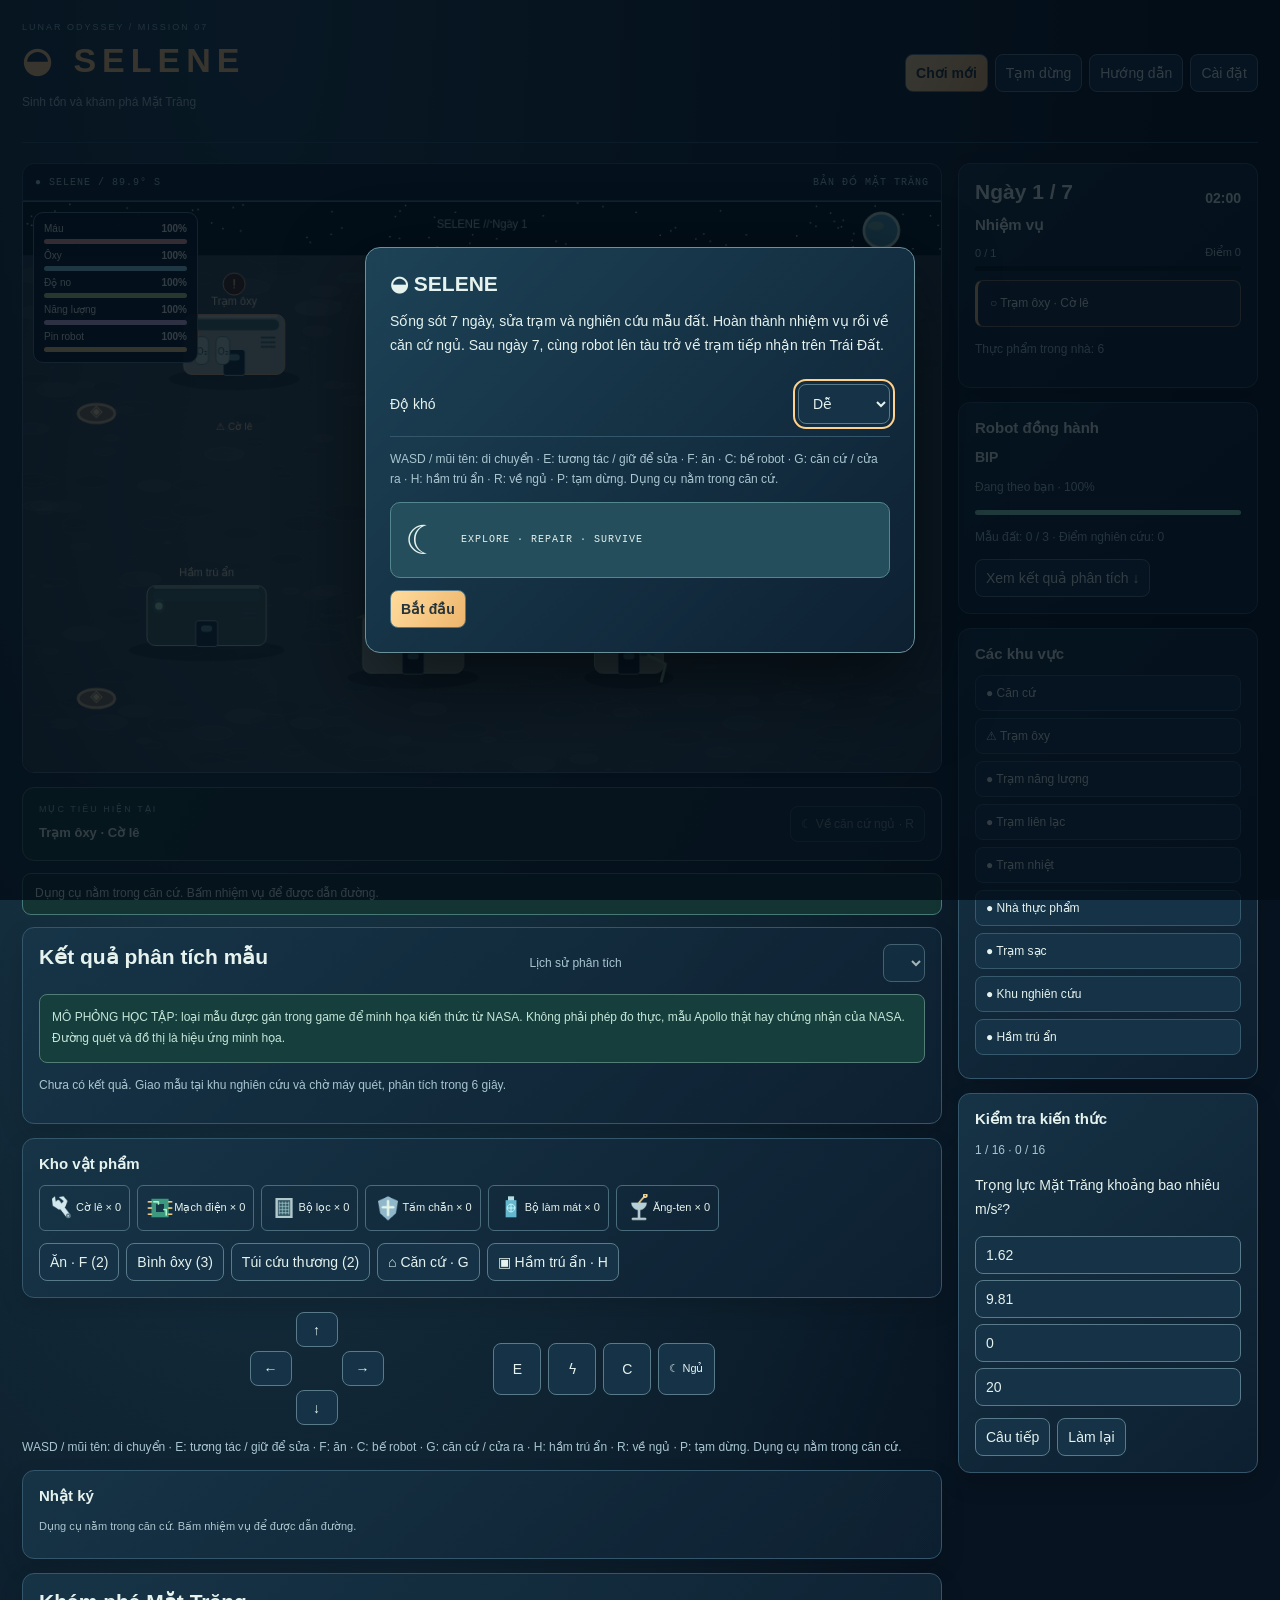
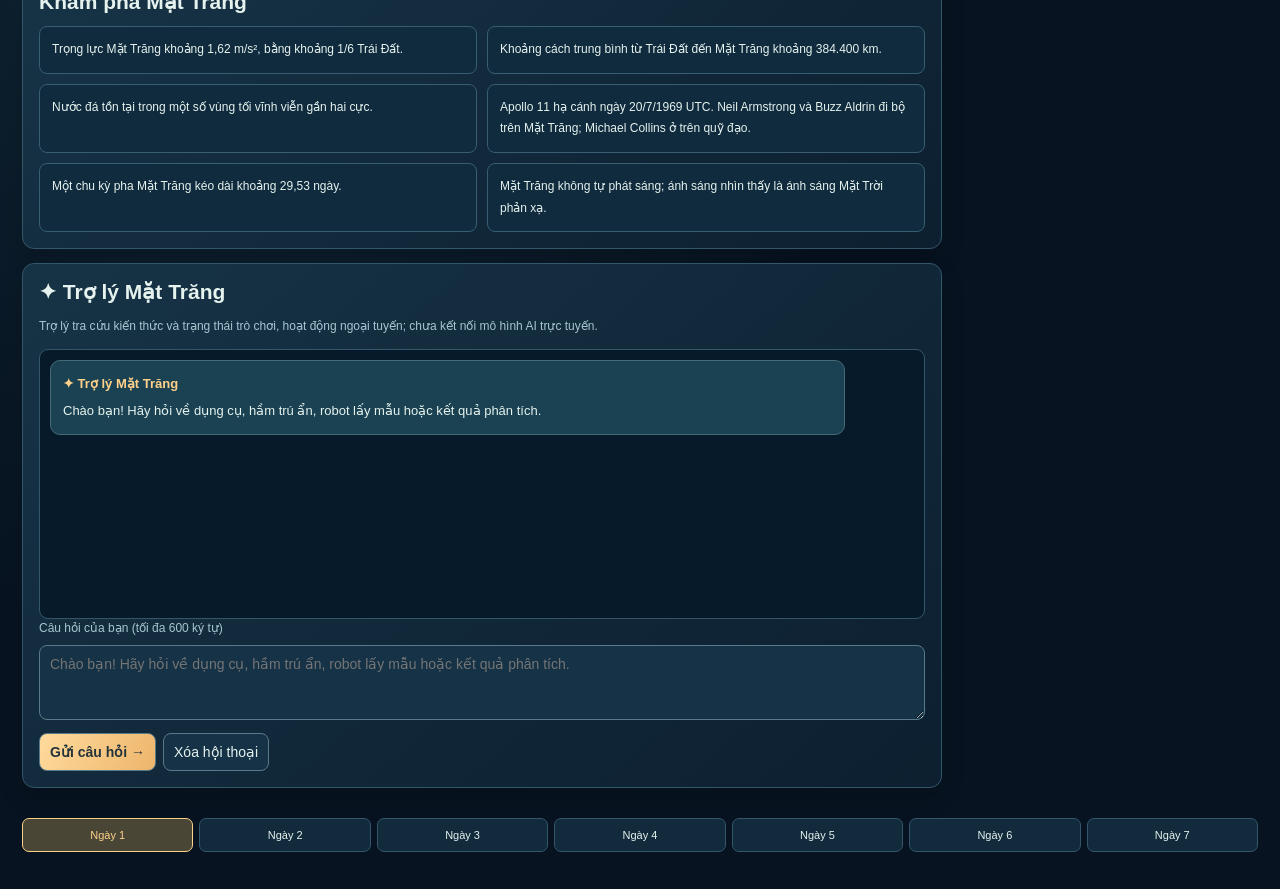
==== index.html @ 74f82f07 "Rename index (2).html to index.html" ====
<!DOCTYPE html>
<html lang="vi">
<head>
<meta charset="UTF-8">
<meta name="viewport" content="width=device-width,initial-scale=1">
<title>SELENE — Lunar Odyssey</title>
<style>
:root{color-scheme:dark;--gold:#ffd18b;--text:#e5f2ee;--line:#34566b}
*{box-sizing:border-box}
body{margin:0;color:var(--text);font:14px Arial,sans-serif;background:radial-gradient(at 20% 0,#204557,transparent 65%),#071320}
main{max-width:1500px;margin:auto;padding:22px}
h1{margin:0;color:var(--gold);font-size:34px;letter-spacing:6px}
h2,h3{margin:0 0 12px}
h3{font-size:15px}
p{line-height:1.7}
header,.row,.buttons,.mission-strip,.setting,.scene-top,.progress-label{display:flex;align-items:center;justify-content:space-between;gap:10px;flex-wrap:wrap}
header{margin-bottom:20px;padding-bottom:18px;border-bottom:1px solid var(--line)}
button,input,textarea,select{font:inherit;color:inherit;background:#153246;border:1px solid #597b89;border-radius:8px;padding:10px}
button{cursor:pointer}
button:hover{background:#245267;border-color:var(--gold)}
button:disabled{opacity:.45;cursor:default}
.primary{background:linear-gradient(120deg,#ffdb9c,#edb56c);color:#25343a;font-weight:bold}
.primary:hover{background:#ffe0a9}
[hidden]{display:none!important}
.eyebrow{font-size:9px;letter-spacing:2px;color:#91c5cd;margin-bottom:8px}
.small{font-size:12px;color:#a8c5d0}
.layout{display:grid;grid-template-columns:minmax(0,1fr) 300px;gap:16px;align-items:start}
.left{min-width:0}
.panel{background:linear-gradient(140deg,#173548ee,#0d2031ee);border:1px solid var(--line);border-radius:12px;padding:16px;margin-bottom:14px;box-shadow:0 10px 25px #0002}
.scene-top{padding:12px;background:#102638;font:10px monospace;letter-spacing:1px;color:#a4d3d4;border:1px solid var(--line);border-radius:12px 12px 0 0}
.scene{position:relative;overflow:hidden;border:1px solid #507286;border-radius:0 0 12px 12px;background:#071925}
canvas{display:block;width:100%;height:auto;touch-action:none}
.vitals{position:absolute;top:10px;left:10px;width:165px;padding:10px;background:#061827e8;border:1px solid #577f91;border-radius:10px;pointer-events:none}
.vital{font-size:10px;margin-bottom:6px}
.vital:last-child{margin:0}
.track{height:5px;background:#071621;border-radius:5px;overflow:hidden;margin-top:5px}
.track i{display:block;height:100%;background:#91e3c7}
.banner{position:absolute;top:10px;right:10px;max-width:50%;background:#452b26eb;border:1px solid #d9a778;color:#ffe0b6;padding:10px;border-radius:9px;font-size:11px;pointer-events:none}
.safe{background:#143b30eb;border-color:#82c6a2;color:#d1ffe2}
.prompt{position:absolute;left:50%;bottom:12px;transform:translateX(-50%);width:max-content;max-width:95%;text-align:center;background:#061827ee;border:1px solid #b5a47f;border-radius:9px;padding:9px 13px;font-size:12px;pointer-events:none}
.mission-strip{padding:16px;margin-top:14px;background:linear-gradient(120deg,#173f38,#152c3e);border:1px solid #4e7b70;border-radius:12px;flex-wrap:nowrap}
.mission-strip strong{display:block;font-size:13px;line-height:1.7}
.mission-strip button{flex-shrink:0;font-size:12px}
.notice{padding:12px;margin:12px 0;border:1px solid #477977;background:#133432;border-radius:9px;font-size:12px;min-height:42px}
.danger{background:#492d2f;border-color:#b77873}
.inventory,.buttons{display:flex;gap:7px;flex-wrap:wrap;justify-content:flex-start}
.inventory span{font-size:11px;padding:8px;border:1px solid #496b7b;border-radius:6px}
.task{padding:12px;border:1px solid #7a715a;border-left:3px solid #f1c285;background:#24374677;border-radius:8px;margin:9px 0;font-size:12px;line-height:1.7;cursor:pointer}
.task:hover{background:#38505c88}
.task.done{border-color:#74b78f;background:#1d3f3577;color:#ade6c1}
.progress-label{font-size:11px;color:#b5cfd2;margin:12px 0 7px}
.facility-btn{width:100%;display:block;margin:7px 0;font-size:12px;text-align:left;border-color:#36596c}
.mobile{display:flex;align-items:center;justify-content:space-between;gap:10px;margin:12px auto;max-width:465px;user-select:none}
.dpad{display:grid;grid-template-columns:repeat(3,42px);grid-template-rows:repeat(3,35px);gap:4px}
.dpad button{padding:0;touch-action:none}
.dpad [data-key=w]{grid-area:1/2}
.dpad [data-key=a]{grid-area:2/1}
.dpad [data-key=d]{grid-area:2/3}
.dpad [data-key=s]{grid-area:3/2}
.mobile .buttons button{height:52px;min-width:48px;touch-action:none}
#mobileRest{font-size:11px}
.timeline{display:grid;grid-template-columns:repeat(7,1fr);gap:6px;margin:16px 0}
.timeline div{padding:10px 5px;background:#122b3c;border:1px solid var(--line);border-radius:7px;font-size:11px;text-align:center}
.timeline .current{background:#4a4635;border-color:var(--gold);color:var(--gold)}
.facts{display:grid;grid-template-columns:1fr 1fr;gap:10px}
.fact{padding:12px;border:1px solid #375e71;background:#102b3e;border-radius:8px;font-size:12px;line-height:1.8}
.messages{height:270px;overflow:auto;padding:10px;border:1px solid var(--line);border-radius:9px;background:#071a29}
.message{max-width:92%;padding:12px;margin-bottom:10px;background:#1b4252;border:1px solid #456b77;border-radius:10px;font-size:13px;line-height:1.7;white-space:pre-wrap;overflow-wrap:anywhere}
.message.user{margin-left:auto;background:#244a40}
.message b{display:block;margin-bottom:5px;color:var(--gold)}
textarea{width:100%;min-height:75px;resize:vertical;margin:10px 0}
.answer{display:block;width:100%;text-align:left;margin:6px 0}
.correct{background:#24513c;border-color:#9fe7b6}
.wrong{background:#522e32;border-color:#e5a39b}
#log{max-height:130px;overflow:auto}
.logitem{font-size:11px;line-height:1.7;color:#abc4ce;margin-bottom:7px}
dialog{max-width:550px;width:calc(100% - 28px);max-height:90vh;overflow:auto;padding:24px;color:var(--text);background:linear-gradient(135deg,#1d4256,#0d2032);border:1px solid #6b929b;border-radius:15px;box-shadow:0 30px 80px #0008}
dialog::backdrop{background:#020c16c9}
.setting{padding:12px 0;border-bottom:1px solid var(--line);flex-wrap:nowrap}
.setting label{flex:1}
.setting input[type=range]{width:44%;padding:0}
.setting input[type=text]{width:50%}
.setting output{min-width:38px;font-size:12px}
.launch-card{display:flex;align-items:center;gap:20px;padding:14px;margin:12px 0;width:100%;background:#244e5b;border:1px solid #54868d;border-radius:10px;font-size:40px}
.launch-card span{font:10px monospace;letter-spacing:1px}
.canvas-rest{position:absolute;right:12px;bottom:12px;z-index:3;max-width:43%;font-size:11px;padding:10px 12px;box-shadow:0 4px 20px #0005}
.simulation-note{font-size:12px;line-height:1.8;padding:12px;background:#153e3c;border:1px solid #527e75;border-radius:8px;color:#c5e5d8}
.result-card{padding:15px;margin-top:12px;border:1px solid #41697c;border-radius:10px;background:#0b2537}
.result-card h3{color:#ffe0a2;margin-top:9px}
.result-card strong{font-size:11px;color:#9cdbd4}
.result-card p{font-size:13px;margin:6px 0 12px}
.result-sources{display:flex;flex-wrap:wrap;gap:9px}
.result-sources a{color:#9fe8ee;font-size:11px;text-underline-offset:3px}
.report-meta{font-size:12px;color:#afedc9}
#reportSelect{max-width:100%;font-size:12px}
html{scroll-behavior:smooth}
button:focus-visible,input:focus-visible,textarea:focus-visible,select:focus-visible,.task:focus-visible{outline:2px solid var(--gold);outline-offset:3px}
@media(max-width:1000px){
.layout{grid-template-columns:1fr}
.aside{display:grid;grid-template-columns:1fr 1fr;gap:12px}
.aside .panel{margin:0}
}
@media(max-width:600px){
main{padding:10px}h1{font-size:27px}
.aside{display:block}.aside .panel{margin-bottom:12px}
.panel{padding:13px}header button{font-size:11px;padding:8px}
.scene-top{font-size:8px;padding:10px}
.scene{display:flex;flex-direction:column}
.scene .vitals{position:relative;left:auto;top:auto;width:100%;display:grid;grid-template-columns:repeat(5,1fr);gap:6px;border:0;border-bottom:1px solid #426577;border-radius:0;order:-1;padding:8px}
.vital{margin:0}
.vital .row{font-size:8px;gap:2px;flex-direction:column}
.vital .track{height:4px;margin-top:4px}
.banner{top:65px;font-size:9px;padding:6px}
.prompt{bottom:8px;font-size:9px;padding:6px}
.mission-strip{padding:12px;gap:8px}
.mission-strip strong{font-size:11px}
.mission-strip button{max-width:110px;font-size:10px}
.facts{grid-template-columns:1fr}
.timeline div{font-size:9px;padding:8px 2px}
.mobile{gap:8px}
.mobile .buttons button{min-width:40px;height:46px;padding:6px}
.dpad{grid-template-columns:repeat(3,36px);grid-template-rows:repeat(3,33px)}
.canvas-rest{bottom:45px;right:8px;font-size:9px;padding:8px;max-width:56%}
}
@media(prefers-reduced-motion:reduce){html{scroll-behavior:auto}}
</style>
</head>
<body>
<main>
<header>
<div>
<div class="eyebrow">LUNAR ODYSSEY / MISSION 07</div>
<h1>◒ SELENE</h1>
<p class="small" data-t="subtitle"></p>
</div>
<div class="buttons">
<button id="newBtn" class="primary" data-t="newGame"></button>
<button id="pauseBtn" data-t="pause"></button>
<button id="helpBtn" data-t="help"></button>
<button id="settingsBtn" data-t="settings"></button>
</div>
</header>

<div class="layout">
<section class="left">
<div class="scene-top">
<span>● SELENE / 89.9° S</span>
<span id="sceneLabel"></span>
</div>
<div class="scene">
<canvas id="game" width="1000" height="620" aria-label="SELENE"></canvas>
<div id="vitals" class="vitals"></div>
<div id="banner" class="banner" hidden></div>
<div id="prompt" class="prompt" hidden></div>
<button id="canvasRestBtn" class="primary canvas-rest" hidden></button>
</div>

<div class="mission-strip">
<div>
<div class="eyebrow" data-t="objective"></div>
<strong id="objectiveText"></strong>
</div>
<button id="restBtn" class="primary" data-t="rest"></button>
</div>

<div id="notice" class="notice" role="status" aria-live="polite"></div>

<section id="researchResults" class="panel">
<div class="row">
<h2 data-t="reportTitle"></h2>
<label class="small" for="reportSelect" data-t="reportHistory"></label>
<select id="reportSelect" aria-label="Analysis history"></select>
</div>
<p class="simulation-note" data-t="resultSimulation"></p>
<div id="reportBody" aria-live="polite"></div>
</section>

<div class="panel">
<h3 data-t="inventory"></h3>
<div id="inventory" class="inventory"></div>
<div class="buttons" style="margin-top:12px">
<button id="eatBtn"></button>
<button id="oxygenBtn"></button>
<button id="medBtn"></button>
<button id="baseBtn" data-t="baseToggle"></button>
<button id="shelterBtn" data-t="shelterToggle"></button>
</div>
</div>

<div class="mobile">
<div class="dpad">
<button data-key="w">↑</button>
<button data-key="a">←</button>
<button data-key="d">→</button>
<button data-key="s">↓</button>
</div>
<div class="buttons">
<button data-key="e">E</button>
<button data-key="shift">ϟ</button>
<button id="robotBtn">C</button>
<button id="mobileRest" data-t="restShort"></button>
</div>
</div>

<p class="small" data-t="controls"></p>
<div class="panel">
<h3 data-t="log"></h3>
<div id="log"></div>
</div>
<div class="panel">
<h2 data-t="explore"></h2>
<div id="facts" class="facts"></div>
</div>
<div class="panel" id="chatPanel">
<h2 data-t="chat"></h2>
<p class="small" data-t="chatInfo"></p>
<div id="messages" class="messages" role="log" aria-live="polite"></div>
<form id="chatForm">
<label class="small" for="question" data-t="question"></label>
<textarea id="question" maxlength="600" required></textarea>
<div class="buttons">
<button class="primary" type="submit" data-t="send"></button>
<button id="clearChat" type="button" data-t="clear"></button>
</div>
</form>
</div>
</section>

<aside class="aside">
<div class="panel">
<div class="row">
<h2 id="day"></h2>
<strong id="clock"></strong>
</div>
<h3 data-t="missions"></h3>
<div class="progress-label">
<span id="taskCount"></span>
<span id="scoreText"></span>
</div>
<div class="track"><i id="missionFill"></i></div>
<div id="tasks"></div>
<p class="small" id="stock"></p>
<button id="skipBtn" hidden data-t="skip"></button>
</div>

<div class="panel">
<h3 data-t="robot"></h3>
<strong id="robotName"></strong>
<p class="small" id="robotStatus"></p>
<div class="track"><i id="battery"></i></div>
<p class="small" id="science"></p>
<p class="small" id="labStatus"></p>
<button id="viewReportsBtn" data-t="viewReports"></button>
</div>

<div class="panel">
<h3 data-t="stations"></h3>
<div id="stations"></div>
</div>
<div class="panel">
<h3 data-t="quiz"></h3>
<p id="quizScore" class="small"></p>
<p id="quizQuestion"></p>
<div id="answers"></div>
<p id="quizFeedback" class="small"></p>
<div class="buttons">
<button id="quizNext" data-t="next"></button>
<button id="quizReset" data-t="reset"></button>
</div>
</div>
</aside>
</div>

<div id="timeline" class="timeline"></div>
</main>

<dialog id="startDialog">
<h2>◒ SELENE</h2>
<p data-t="intro"></p>
<div class="setting">
<label for="difficulty" data-t="difficulty"></label>
<select id="difficulty">
<option value="easy" data-t="easy"></option>
<option value="normal" data-t="normal"></option>
<option value="hard" data-t="hard"></option>
</select>
</div>
<p class="small" data-t="controls"></p>
<div class="launch-card">☾ <span>EXPLORE · REPAIR · SURVIVE</span></div>
<div class="buttons">
<button id="startBtn" class="primary" data-t="start"></button>
<button id="continueBtn" data-t="continue"></button>
</div>
</dialog>

<dialog id="settingsDialog">
<h2 data-t="settings"></h2>
<div class="setting">
<label for="language" data-t="language"></label>
<select id="language">
<option value="vi">Tiếng Việt</option>
<option value="en">English</option>
<option value="zh">中文</option>
</select>
</div>
<div class="setting">
<label for="nameInput" data-t="robotName"></label>
<input id="nameInput" type="text" maxlength="18">
</div>
<div class="setting">
<label for="soundToggle" data-t="sound"></label>
<input id="soundToggle" type="checkbox">
</div>
<div class="setting">
<label for="musicToggle" data-t="music"></label>
<input id="musicToggle" type="checkbox">
</div>
<div class="setting">
<label for="sfxToggle" data-t="sfx"></label>
<input id="sfxToggle" type="checkbox">
</div>
<div class="setting">
<label for="masterRange" data-t="master"></label>
<input id="masterRange" type="range" min="0" max="100">
<output id="masterOut"></output>
</div>
<div class="setting">
<label for="musicRange" data-t="musicVolume"></label>
<input id="musicRange" type="range" min="0" max="100">
<output id="musicOut"></output>
</div>
<div class="setting">
<label for="sfxRange" data-t="sfxVolume"></label>
<input id="sfxRange" type="range" min="0" max="100">
<output id="sfxOut"></output>
</div>
<p class="small" data-t="audioHint"></p>
<button data-close="settingsDialog" class="primary" data-t="close"></button>
</dialog>

<dialog id="helpDialog">
<h2 data-t="help"></h2>
<p data-t="guide"></p>
<p data-t="controls"></p>
<button data-close="helpDialog" class="primary" data-t="close"></button>
</dialog>

<dialog id="endDialog">
<h2 id="endTitle"></h2>
<p id="endText"></p>
<button id="replayBtn" class="primary" data-t="newGame"></button>
</dialog>

<script>
'use strict';

const $=id=>document.getElementById(id);
const canvas=$('game'),ctx=canvas.getContext('2d');
const W=1000,H=620;

/* NGÔN NGỮ */
const UI={
vi:{
subtitle:'Sinh tồn và khám phá Mặt Trăng',
newGame:'Chơi mới',pause:'Tạm dừng',resume:'Tiếp tục',
help:'Hướng dẫn',settings:'Cài đặt',inventory:'Kho vật phẩm',
log:'Nhật ký',explore:'Khám phá Mặt Trăng',chat:'✦ Trợ lý Mặt Trăng',
chatInfo:'Trợ lý tra cứu kiến thức và trạng thái trò chơi, hoạt động ngoại tuyến; chưa kết nối mô hình AI trực tuyến.',
question:'Câu hỏi của bạn (tối đa 600 ký tự)',
send:'Gửi câu hỏi →',clear:'Xóa hội thoại',
missions:'Nhiệm vụ',robot:'Robot đồng hành',stations:'Các khu vực',
quiz:'Kiểm tra kiến thức',next:'Câu tiếp',reset:'Làm lại',
intro:'Sống sót 7 ngày, sửa trạm và nghiên cứu mẫu đất. Hoàn thành nhiệm vụ rồi về căn cứ ngủ. Sau ngày 7, cùng robot lên tàu trở về trạm tiếp nhận trên Trái Đất.',
difficulty:'Độ khó',easy:'Dễ',normal:'Thường',hard:'Khó',
start:'Bắt đầu',continue:'Tiếp tục bản lưu',language:'Ngôn ngữ',
robotName:'Tên robot',sound:'Bật âm thanh',music:'Bật nhạc nền',
sfx:'Bật hiệu ứng',master:'Âm lượng tổng',
musicVolume:'Âm lượng nhạc',sfxVolume:'Âm lượng hiệu ứng',
audioHint:'Nhạc phát sau khi bạn bấm nút. Có thể giảm âm lượng hoặc tắt từng loại âm thanh.',
close:'Đóng',
controls:'WASD / mũi tên: di chuyển · E: tương tác / giữ để sửa · F: ăn · C: bế robot · G: căn cứ / cửa ra · H: hầm trú ẩn · R: về ngủ · P: tạm dừng. Dụng cụ nằm trong căn cứ.',
guide:'Vào căn cứ, tới giá dụng cụ bên phải và nhấn E. Bấm nhiệm vụ để dẫn đường, giữ E để sửa. Tấm chắn hầm: tới bảng điều khiển bên trong hầm rồi giữ E. Trong cả hai phòng đều có thể đi lại và tránh thiên thạch. Ngủ qua ngày ở giường căn cứ sau khi xong nhiệm vụ. Bãi đất: E cho robot lấy mẫu; robot mang tối đa 3 mẫu, mỗi bãi lấy một lần mỗi ngày. Tới khu nghiên cứu nhấn E để giao mẫu. Máy quét và phân tích trong 6 giây, sau đó tạo báo cáo có nguồn NASA ở mục Kết quả phân tích mẫu. Trạm sạc: E bật/tắt sạc. Robot hết pin có thể được bế bằng C.',
health:'Máu',oxygen:'Ôxy',hunger:'Độ no',battery:'Pin robot',
energy:'Năng lượng',day:'Ngày',food:'Ăn · F',
oxygenKit:'Bình ôxy',medkit:'Túi cứu thương',
stock:'Thực phẩm trong nhà',science:'Điểm nghiên cứu',samples:'Mẫu đất',
follow:'Đang theo bạn',carry:'Đang được bế',charge:'Đang sạc',
sampling:'Đang lấy mẫu',delivery:'Đang mang mẫu tới phòng nghiên cứu',
warning:'CẢNH BÁO: mưa thiên thạch sau',
storm:'MƯA THIÊN THẠCH — vào căn cứ hoặc hầm trú ẩn!',
repair:'Giữ E để sửa',needTool:'Cần dụng cụ',
takeFood:'E · Lấy thực phẩm',takeSample:'E · Robot lấy mẫu đất',
research:'E · Nghiên cứu mẫu đất',charging:'E · Sạc / ngừng sạc robot',
ready:'Dụng cụ nằm trong căn cứ. Bấm nhiệm vụ để được dẫn đường.',
received:'Đã nhận vật phẩm.',empty:'Nhà đã hết thực phẩm hôm nay.',
ate:'Đã ăn, hồi 40 độ no.',
noFood:'Chưa có thực phẩm. Đến nhà thực phẩm và nhấn E.',
full:'Độ no đã đầy.',
lowBattery:'Robot cần ít nhất 10% pin. Hãy tới trạm sạc.',
noSamples:'Robot chưa mang mẫu đất.',
collected:'Đã thu thập mẫu đất.',studied:'Đã nghiên cứu mẫu đất.',
fixed:'Đã sửa trạm',used:'Đã sử dụng vật phẩm.',
unavailable:'Chưa thể dùng vật phẩm này.',
walking:'Đang đi tới khu vực…',
blocked:'Không có đường đi. Hãy di chuyển tới vị trí khác.',
paused:'ĐÃ TẠM DỪNG · P để tiếp tục',
won:'HOÀN THÀNH NHIỆM VỤ!',lost:'Nhiệm vụ kết thúc',
winText:'Phi hành gia và robot đã về Trái Đất an toàn và bàn giao kết quả nghiên cứu.',
loseText:'Máu hoặc thời gian đã cạn. Hãy bổ sung ôxy, thực phẩm và trú trong căn cứ hoặc hầm khi có thiên thạch.',
boarding:'Lên tàu cùng robot',launch:'Rời bề mặt Mặt Trăng',
space:'Hành trình về Trái Đất',landing:'Hạ cánh tại trạm tiếp nhận',
reception:'TRẠM TIẾP NHẬN TRÁI ĐẤT',
welcome:'Chào mừng phi hành đoàn trở về!',skip:'Bỏ qua đoạn phim',
correct:'Chính xác!',wrong:'Chưa đúng. Đáp án:',you:'Bạn',
hello:'Chào bạn! Hãy hỏi về dụng cụ, hầm trú ẩn, robot lấy mẫu hoặc kết quả phân tích.',
unknown:'Bạn có thể hỏi về Mặt Trăng, dụng cụ, robot, nghiên cứu hoặc nghỉ qua ngày.',
status:'Trạng thái hiện tại',
objective:'MỤC TIÊU HIỆN TẠI',rest:'☾ Về căn cứ ngủ · R',
restShort:'☾ Ngủ',restBed:'E · Lên giường ngủ',
restLocked:'Hoàn thành các nhiệm vụ trước khi ngủ. Tấm chắn hầm được sửa tại bảng điều khiển bên trong hầm.',
restWait:'Đang nghỉ và phục hồi…',
baseInside:'Bên trong căn cứ',baseEnter:'E · Vào căn cứ',
baseToggle:'⌂ Căn cứ · G',
baseWelcome:'Đã vào phòng an toàn. Di chuyển bằng WASD hoặc bấm sàn.',
bedLabel:'☾ Giường ngủ · đi tới rồi nhấn E',
console:'Bảng điều khiển · giữ E để sửa',
roomMove:'WASD / mũi tên / bấm sàn để di chuyển',
roomExit:'E / G · Ra ngoài',
returnBase:'Đã xong nhiệm vụ! Về căn cứ ngủ để sang ngày.',
sleeping:'ĐANG NGHỈ',objectiveDone:'Hoàn thành nhiệm vụ → Về căn cứ ngủ',
baseSafe:'CĂN CỨ: BẠN VÀ ROBOT ĐANG AN TOÀN',
robotBusy:'Robot đang di chuyển tới nơi làm việc.',
robotPathFail:'Robot đã hủy đường đi bị kẹt. Đến gần hoặc bế robot, rồi nhấn E tại bãi đất để thử lại.',
samplesFull:'Robot đang mang đủ 3 mẫu. Đưa tới khu nghiên cứu để phân tích.',
soilUsed:'Bãi này đã lấy mẫu hôm nay. Tìm bãi khác hoặc đợi ngày mới.',
getTools:'E · Lấy dụng cụ cần dùng trong căn cứ',
toolRack:'KHO DỤNG CỤ',
toolsCollected:'Đã lấy dụng cụ sửa chữa.',
rackEmpty:'Đã lấy đủ dụng cụ hôm nay.',
shelterToggle:'▣ Hầm trú ẩn · H',
shelterEnter:'E · Vào hầm trú ẩn',
shelterInside:'Bên trong hầm trú ẩn',
shelterSafe:'HẦM TRÚ ẨN: BẠN VÀ ROBOT ĐANG AN TOÀN',
shelterBench:'Ghế nghỉ trong hầm',
labBusy:'Đang giao hoặc phân tích mẫu. Hãy đợi máy hoàn tất.',
labTitle:'PHÒNG PHÂN TÍCH MẪU VẬT',
scanning:'Đang quét bề mặt…',analyzing:'Đang phân tích thành phần…',
analysisDone:'Phân tích hoàn tất!',
reportTitle:'Kết quả phân tích mẫu',reportHistory:'Lịch sử phân tích',
viewReports:'Xem kết quả phân tích ↓',
noReports:'Chưa có kết quả. Giao mẫu tại khu nghiên cứu và chờ máy quét, phân tích trong 6 giây.',
resultSimulation:'MÔ PHỎNG HỌC TẬP: loại mẫu được gán trong game để minh họa kiến thức từ NASA. Không phải phép đo thực, mẫu Apollo thật hay chứng nhận của NASA. Đường quét và đồ thị là hiệu ứng minh họa.',
composition:'Thành phần / đặc điểm',meaning:'Ý nghĩa khoa học',
gameDeposit:'Bãi mẫu trong game',
legacySample:'Mẫu từ bản lưu cũ; thiếu thông tin vị trí',
resultReady:'Đã có báo cáo phân tích — bấm Xem kết quả',
score:'Điểm',map:'BẢN ĐỒ MẶT TRĂNG',
tools:['Cờ lê','Mạch điện','Bộ lọc','Tấm chắn','Bộ làm mát','Ăng-ten'],
sites:['Căn cứ','Trạm ôxy','Trạm năng lượng','Trạm liên lạc','Trạm nhiệt','Nhà thực phẩm','Trạm sạc','Khu nghiên cứu','Hầm trú ẩn'],
fact:[
'Trọng lực Mặt Trăng khoảng 1,62 m/s², bằng khoảng 1/6 Trái Đất.',
'Khoảng cách trung bình từ Trái Đất đến Mặt Trăng khoảng 384.400 km.',
'Nước đá tồn tại trong một số vùng tối vĩnh viễn gần hai cực.',
'Apollo 11 hạ cánh ngày 20/7/1969 UTC. Neil Armstrong và Buzz Aldrin đi bộ trên Mặt Trăng; Michael Collins ở trên quỹ đạo.',
'Một chu kỳ pha Mặt Trăng kéo dài khoảng 29,53 ngày.',
'Mặt Trăng không tự phát sáng; ánh sáng nhìn thấy là ánh sáng Mặt Trời phản xạ.',
'Luna 2 tới bề mặt Mặt Trăng bằng va chạm ngày 13/9/1959 UTC. Luna 9 hạ cánh mềm thành công đầu tiên năm 1966.',
'Mặt Trăng có ngoại quyển cực loãng, không thể hít thở. Phi hành gia cần bộ đồ bảo hộ.'
]
},
en:{
subtitle:'Survive and explore the Moon',
newGame:'New game',pause:'Pause',resume:'Resume',
help:'Help',settings:'Settings',inventory:'Inventory',
log:'Mission log',explore:'Explore the Moon',chat:'✦ Lunar Assistant',
chatInfo:'Offline reference assistant with live game context. Not connected to an online AI model.',
question:'Your question (600 characters maximum)',
send:'Send →',clear:'Clear chat',missions:'Missions',
robot:'Companion robot',stations:'Facilities',quiz:'Moon quiz',
next:'Next',reset:'Reset',
intro:'Survive seven days, repair facilities and study lunar soil. Sleep at base after each day. Return to Earth with your robot after day seven.',
difficulty:'Difficulty',easy:'Easy',normal:'Normal',hard:'Hard',
start:'Start',continue:'Continue save',language:'Language',
robotName:'Robot name',sound:'Enable sound',music:'Enable music',
sfx:'Enable effects',master:'Master volume',
musicVolume:'Music volume',sfxVolume:'Effects volume',
audioHint:'Audio starts after a click. Adjust or mute each channel here.',
close:'Close',
controls:'WASD / arrows: move · E: interact / hold repair · F: eat · C: carry robot · G: base / exit · H: shelter · R: sleep · P: pause. Tools are inside base.',
guide:'Collect tools from the rack inside base with E. Click missions to navigate; hold E to repair. Repair the shelter shield at its indoor control desk. Both rooms support walking and shelter from meteors. Sleep at base after all repairs. E at deposits orders sampling: 3 samples maximum, each deposit once per day. E at the lab sends samples for a 6-second scan and analysis. Results and official NASA links appear in Sample analysis results. E toggles charging; C carries the robot.',
health:'Health',oxygen:'Oxygen',hunger:'Fullness',
battery:'Robot battery',energy:'Energy',day:'Day',food:'Eat · F',
oxygenKit:'Oxygen tank',medkit:'Medkit',stock:'Food house stock',
science:'Research points',samples:'Soil samples',
follow:'Following you',carry:'Being carried',charge:'Charging',
sampling:'Collecting soil',delivery:'Delivering samples to the lab',
warning:'WARNING: meteor shower in',storm:'METEOR SHOWER — enter base or shelter!',
repair:'Hold E to repair',needTool:'Tool required',
takeFood:'E · Collect food',takeSample:'E · Collect soil with robot',
research:'E · Research soil',charging:'E · Toggle robot charging',
ready:'Tools are inside base. Click a mission for directions.',
received:'Item collected.',empty:'No more food in the house today.',
ate:'Food eaten: +40 fullness.',noFood:'No rations. Press E at the food house.',
full:'Fullness is already full.',
lowBattery:'Robot needs at least 10% battery. Visit the charger.',
noSamples:'The robot has no soil samples.',
collected:'Soil sample collected.',studied:'Soil samples researched.',
fixed:'Facility repaired',used:'Item used.',
unavailable:'Cannot use that item yet.',walking:'Walking to the facility…',
blocked:'No route found. Move to another position.',
paused:'PAUSED · P to resume',won:'MISSION COMPLETE!',lost:'Mission ended',
winText:'The astronaut and robot returned safely to Earth and delivered their research.',
loseText:'Health or time ran out. Replenish supplies and use base or shelter during meteor showers.',
boarding:'Boarding with your robot',launch:'Leaving the Moon',
space:'Journey to Earth',landing:'Landing at the reception station',
reception:'EARTH RECEPTION STATION',welcome:'Welcome home, crew!',
skip:'Skip animation',correct:'Correct!',wrong:'Correct answer:',you:'You',
hello:'Hello! Ask about tools, shelter, robot sampling or analysis results.',
unknown:'Ask about the Moon, tools, robots, research or sleeping.',
status:'Current status',objective:'CURRENT OBJECTIVE',
rest:'☾ Return and sleep · R',restShort:'☾ Sleep',restBed:'E · Sleep in bed',
restLocked:'Complete all repairs before sleeping. Repair the shelter shield at its indoor control desk.',
restWait:'Resting and recovering…',baseInside:'Inside base',
baseEnter:'E · Enter base',baseToggle:'⌂ Base · G',
baseWelcome:'Safe inside. Use WASD or click the floor to walk.',
bedLabel:'☾ Bed · approach and press E',console:'Control desk · hold E to repair',
roomMove:'WASD / arrows / click floor to move',roomExit:'E / G · Go outside',
returnBase:'Tasks complete! Return to base and sleep.',
sleeping:'RESTING',objectiveDone:'Repairs complete → Return to base',
baseSafe:'BASE: YOU AND YOUR ROBOT ARE SAFE',
robotBusy:'Robot is walking to its work site.',
robotPathFail:'Blocked route cancelled. Approach or carry the robot, then press E at the deposit to retry.',
samplesFull:'Robot holds 3 samples. Deliver them to the lab.',
soilUsed:'This deposit was sampled today. Find another or wait for a new day.',
getTools:'E · Collect required tools at base',toolRack:'TOOL RACK',
toolsCollected:'Repair tools collected.',rackEmpty:'All required tools already collected.',
shelterToggle:'▣ Shelter · H',shelterEnter:'E · Enter shelter',
shelterInside:'Inside shelter',shelterSafe:'SHELTER: YOU AND YOUR ROBOT ARE SAFE',
shelterBench:'Shelter resting bench',labBusy:'Sample delivery or analysis is in progress.',
labTitle:'LUNAR SAMPLE ANALYSIS',scanning:'Scanning surface…',
analyzing:'Analyzing composition…',analysisDone:'Analysis complete!',
reportTitle:'Sample analysis results',reportHistory:'Analysis history',
viewReports:'View analysis results ↓',
noReports:'No reports yet. Deliver samples and wait for the 6-second scan and analysis.',
resultSimulation:'EDUCATIONAL SIMULATION: sample types are assigned in game to illustrate NASA knowledge. These are not real measurements, actual Apollo samples or NASA certification. Scan lines and graphs are illustrative.',
composition:'Composition / features',meaning:'Scientific meaning',
gameDeposit:'In-game deposit',legacySample:'Older save; deposit location unavailable',
resultReady:'Analysis report ready — select View results',
score:'Score',map:'LUNAR MAP',
tools:['Wrench','Circuit','Filter','Shield','Coolant','Antenna'],
sites:['Base','Oxygen station','Solar station','Comms station','Thermal station','Food house','Charger','Research lab','Shelter'],
fact:[
'Lunar gravity is about 1.62 m/s², roughly one-sixth of Earth’s.',
'The average Earth–Moon distance is about 384,400 km.',
'Water ice exists in some permanently shadowed regions near the poles.',
'Apollo 11 landed on 20 July 1969 UTC. Neil Armstrong and Buzz Aldrin walked on the Moon; Michael Collins stayed in orbit.',
'A cycle of lunar phases lasts approximately 29.53 days.',
'The Moon shines by reflecting sunlight.',
'Luna 2 reached the lunar surface by impact on 13 September 1959 UTC. Luna 9 made the first successful soft landing in 1966.',
'The Moon has a thin exosphere, not breathable air. Astronauts need protective suits.'
]
},
zh:{
subtitle:'月球生存与探索',newGame:'新游戏',pause:'暂停',resume:'继续',
help:'帮助',settings:'设置',inventory:'物品栏',log:'任务日志',
explore:'探索月球',chat:'✦ 月球助手',
chatInfo:'离线知识助手，可读取游戏状态，尚未连接在线 AI 模型。',
question:'你的问题（最多600字）',send:'发送 →',clear:'清空对话',
missions:'任务',robot:'伙伴机器人',stations:'设施',quiz:'月球测验',
next:'下一题',reset:'重置',
intro:'生存七天、修复设施并研究月壤。每天完成任务后在基地睡觉，第七天与机器人一起返回地球。',
difficulty:'难度',easy:'简单',normal:'普通',hard:'困难',
start:'开始',continue:'继续存档',language:'语言',robotName:'机器人名称',
sound:'启用声音',music:'启用音乐',sfx:'启用音效',
master:'总音量',musicVolume:'音乐音量',sfxVolume:'音效音量',
audioHint:'点击后播放，可分别调整或关闭音乐及音效。',close:'关闭',
controls:'WASD / 方向键：移动 · E：互动 / 按住修理 · F：进食 · C：抱机器人 · G：基地 / 外出 · H：避难所 · R：睡觉 · P：暂停。工具在基地内。',
guide:'在基地工具架旁按 E 领取工具，点击任务导航，按住 E 修理。避难所防护板在其控制台旁修理。两间房内都能移动并躲避陨石。完成任务后在基地睡觉。月壤点 E 采样，最多3份，每个地点每天一次。研究室 E 送样，6秒扫描分析后显示报告与NASA链接。充电站 E 开关充电，C 抱机器人。',
health:'生命',oxygen:'氧气',hunger:'饱食度',battery:'机器人电量',
energy:'能量',day:'第',food:'进食 · F',oxygenKit:'氧气瓶',
medkit:'急救包',stock:'食品屋库存',science:'研究点数',samples:'月壤样本',
follow:'跟随中',carry:'被抱起',charge:'充电中',sampling:'采样中',
delivery:'正在向研究室运送样本',
warning:'警告：陨石雨即将来临',storm:'陨石雨 — 请进入基地或避难所！',
repair:'按住 E 修理',needTool:'所需工具',
takeFood:'E · 领取食品',takeSample:'E · 机器人采样',
research:'E · 研究月壤',charging:'E · 开始 / 停止充电',
ready:'工具位于基地内，点击任务查看路线。',
received:'已拾取物品。',empty:'食品屋今天已无库存。',
ate:'已进食，饱食度增加40。',noFood:'没有食品，请到食品屋按 E 领取。',
full:'饱食度已满。',lowBattery:'机器人至少需要10%电量，请前往充电站。',
noSamples:'机器人尚未携带样本。',collected:'已采集月壤样本。',
studied:'月壤研究完成。',fixed:'设施已修复',used:'已使用物品。',
unavailable:'暂时无法使用。',walking:'正在前往设施…',
blocked:'未找到路线，请换个位置。',paused:'已暂停 · P 继续',
won:'任务完成！',lost:'任务结束',
winText:'宇航员与机器人安全返回地球，并交付研究成果。',
loseText:'生命或时间已耗尽，请补充物资并在陨石雨时进入基地或避难所。',
boarding:'与机器人一起登船',launch:'离开月球',space:'返回地球的旅程',
landing:'在地球接收站降落',reception:'地球接收站',welcome:'欢迎宇航员回家！',
skip:'跳过动画',correct:'正确！',wrong:'正确答案：',you:'你',
hello:'你好！可以询问工具、避难所、机器人采样或分析结果。',
unknown:'可以询问月球、工具、机器人、研究或睡觉。',
status:'当前状态',objective:'当前目标',
rest:'☾ 返回基地睡觉 · R',restShort:'☾ 睡觉',restBed:'E · 上床睡觉',
restLocked:'请完成全部修理后睡觉。避难所防护板在其控制台旁修理。',
restWait:'正在休息和恢复…',baseInside:'基地内部',baseEnter:'E · 进入基地',
baseToggle:'⌂ 基地 · G',baseWelcome:'已安全进入室内，用 WASD 或点击地板移动。',
bedLabel:'☾ 床 · 靠近后按 E',console:'控制台 · 按住 E 修理',
roomMove:'WASD / 方向键 / 点击地板移动',roomExit:'E / G · 外出',
returnBase:'任务完成！返回基地睡觉进入下一天。',
sleeping:'休息中',objectiveDone:'修理完成 → 返回基地睡觉',
baseSafe:'基地：你和机器人都很安全',robotBusy:'机器人正在前往工作地点。',
robotPathFail:'受阻路线已取消。靠近或抱起机器人，在月壤点按 E 重试。',
samplesFull:'机器人已携带3份样本，请送到研究室。',
soilUsed:'此处今天已采样，请寻找其他地点或等待新的一天。',
getTools:'E · 在基地领取所需工具',toolRack:'工具架',
toolsCollected:'已领取修理工具。',rackEmpty:'今天所需工具已领取完毕。',
shelterToggle:'▣ 避难所 · H',shelterEnter:'E · 进入避难所',
shelterInside:'避难所内部',shelterSafe:'避难所：你和机器人都很安全',
shelterBench:'避难所休息长椅',labBusy:'正在运送或分析样本，请稍候。',
labTitle:'月壤样本分析',scanning:'正在扫描表面…',
analyzing:'正在分析成分…',analysisDone:'分析完成！',
reportTitle:'样本分析结果',reportHistory:'分析历史',viewReports:'查看分析结果 ↓',
noReports:'暂无报告。向研究室提交样本，等待6秒扫描与分析。',
resultSimulation:'教学模拟：游戏分配样本类型以说明NASA知识，并非实际测量、真实阿波罗样本或NASA认证。扫描线和曲线仅为示意效果。',
composition:'组成 / 特征',meaning:'科学意义',gameDeposit:'游戏内采样点',
legacySample:'旧存档样本，缺少位置记录',resultReady:'分析报告已生成 — 点击查看结果',
score:'分数',map:'月球地图',
tools:['扳手','电路','过滤器','防护板','冷却器','天线'],
sites:['基地','氧气站','太阳能站','通信站','温控站','食品屋','充电站','研究室','避难所'],
fact:[
'月球重力约为1.62米/秒²，约为地球的六分之一。',
'地月平均距离约384,400公里。',
'月球两极附近部分永久阴影区存在水冰。',
'阿波罗11号于1969年7月20日（UTC）着陆。阿姆斯特朗与奥尔德林登月，柯林斯留在轨道。',
'月相周期约为29.53天。','月球反射太阳光，本身不发光。',
'月球2号于1959年9月13日（UTC）撞击月面。月球9号于1966年首次成功软着陆。',
'月球只有极其稀薄的外逸层，不能呼吸，宇航员必须穿防护服。'
]
}
};

const STORE='selene-inline-save-v1',PREF='selene-inline-prefs-v1',QUIZ='selene-inline-quiz-v1';
function read(k){try{return JSON.parse(localStorage.getItem(k))}catch{return null}}
function write(k,v){try{localStorage.setItem(k,JSON.stringify(v))}catch{}}
function remove(k){try{localStorage.removeItem(k)}catch{}}
const clamp=(v,a=0,b=100)=>Math.max(a,Math.min(b,v));
const dist=(a,b)=>Math.hypot(a.x-b.x,a.y-b.y);

let prefs={
lang:'vi',name:'BIP',sound:true,music:true,sfx:true,
master:70,musicVolume:100,sfxVolume:65,...read(PREF)
};
if(!Object.hasOwn(UI,prefs.lang))prefs.lang='vi';
prefs.name=typeof prefs.name==='string'?prefs.name.slice(0,18):'BIP';
for(const k of ['master','musicVolume','sfxVolume']){
prefs[k]=Number.isFinite(prefs[k])?clamp(prefs[k]):100;
}
const T=k=>UI[prefs.lang][k]??k;
const siteName=id=>T('sites')[id];
const toolName=id=>T('tools')[id];

const buildings=[
{x:500,y:290,w:120,h:70},{x:230,y:155,w:110,h:65},
{x:485,y:120,w:125,h:55},{x:820,y:150,w:100,h:65},
{x:810,y:435,w:110,h:65},{x:425,y:480,w:110,h:65},
{x:660,y:485,w:75,h:55},{x:700,y:300,w:115,h:65},
{x:200,y:450,w:130,h:65}
];
const plan=[
[[1,0]],[[2,1],[3,5]],[[1,2],[4,4]],[[8,3],[2,5]],
[[4,1],[0,0]],[[1,0],[2,1],[8,3]],[[3,5],[4,4],[2,1]]
];
const soil=[{x:80,y:230},{x:920,y:335},{x:80,y:540}];
const front=id=>({x:buildings[id].x,y:buildings[id].y+buildings[id].h/2+22});
const CONFIG={
easy:{time:150,oxy:.3,damage:.65,repair:1.6},
normal:{time:120,oxy:.43,damage:1,repair:2},
hard:{time:95,oxy:.6,damage:1.35,repair:2.6}
};
const TOOL_RACK={x:530,y:357},BED={x:312,y:482};
const DOOR={x:680,y:430},CONSOLE={x:290,y:357};

let g,route=[],held=new Set(),visual=0,last=0,hudTime=0,saveTime=0;
let repairBeep=0,modalResume=false,chatAutoResume=false;
let fx=[],repairPulses=[],taskRenderKey='',stationRenderKey='';
let reportRenderKey='',selectedReportId='';

/* TÀI LIỆU NASA CHÍNH THỨC */
const NASA_SOURCES=[
{title:'NASA Science — Moon Composition',url:'https://science.nasa.gov/moon/composition/'},
{title:'NASA ARES — Lunar Sample Disk Information',url:'https://ares.jsc.nasa.gov/interaction/lmdp/lunarsampleset.cfm'},
{title:'NASA Science — Moon Formation',url:'https://science.nasa.gov/moon/formation/'}
];

/* Các loại mẫu là phân loại giáo dục được gán trong game, không phải kết quả đo thật. */
const SAMPLE_TYPES=[
{
name:['Regolith — vật liệu bề mặt','Regolith — surface material','月壤表层物质'],
composition:[
'Mảnh đá, khoáng vật và thủy tinh do va chạm hoặc núi lửa.',
'Rock chips, minerals, impact and volcanic glass.',
'岩屑、矿物及撞击和火山玻璃。'
],
meaning:[
'Ghi lại sự biến đổi bề mặt do va chạm.',
'Records surface modification by impacts.',
'记录撞击造成的表面变化。'
],
sources:[0]
},
{
name:['Bazan — đá dung nham','Basalt — lava rock','玄武岩'],
composition:[
'Dung nham đã đông đặc; gặp ở các biển Mặt Trăng tối màu.',
'Solidified lava found in the dark lunar maria.',
'暗色月海中凝固的熔岩。'
],
meaning:[
'Minh họa hoạt động núi lửa trong quá khứ.',
'Illustrates past volcanic activity.',
'展示过去的火山活动。'
],
sources:[1]
},
{
name:['Anorthosite — đá vùng cao','Anorthosite — highland rock','斜长岩'],
composition:[
'Đá sáng màu gồm các tinh thể fenspat.',
'Light-colored rock made of feldspar crystals.',
'由长石晶体组成的浅色岩石。'
],
meaning:[
'NASA liên hệ loại đá này với lớp vỏ cổ và đại dương magma.',
'NASA relates this rock to the early crust and magma ocean.',
'NASA将其与早期月壳和岩浆海联系起来。'
],
sources:[1,2]
},
{
name:['Breccia — đá dăm kết','Breccia — fragmental rock','角砾岩'],
composition:[
'Các mảnh đá bị vỡ và gắn kết trong những vụ va chạm.',
'Rock fragments broken and welded during impacts.',
'撞击中破碎并熔结的岩石碎片。'
],
meaning:[
'Minh họa lịch sử va chạm của Mặt Trăng.',
'Illustrates the Moon’s impact history.',
'展示月球撞击历史。'
],
sources:[1]
}
];

const langIndex=()=>['vi','en','zh'].indexOf(prefs.lang);
const sampleText=(item,key)=>SAMPLE_TYPES[item.type][key][langIndex()];

function fresh(level='normal'){
return {
version:3,level,status:'playing',day:1,time:CONFIG[level].time,
health:100,oxygen:100,hunger:100,energy:100,
food:2,oxygenKits:3,medkits:2,science:0,score:0,
inventory:Array(6).fill(0),depot:Array(6).fill(0),
player:{x:500,y:370,face:'down'},
robot:{
x:465,y:370,battery:100,samples:0,sampleBag:[],
mode:'follow',job:null,followPath:[],followClock:0
},
insideBase:false,insideShelter:false,wasCarried:false,sleep:0,
tasks:[],soilUsed:[false,false,false],foodStock:6,
repairId:-1,progress:0,storm:{phase:'calm',timer:30,spawn:0},
meteors:[],logs:[],notice:'',rescue:null,
lab:{
phase:'idle',time:0,pending:0,total:0,
batch:[],reports:[],reportSeq:0
}
}
}

function daySetup(){
g.tasks=plan[g.day-1].map(([site,tool])=>({site,tool,done:false}));
g.depot=Array(6).fill(0);
for(const t of g.tasks)g.depot[t.tool]++;
g.depot=g.depot.map((n,i)=>Math.max(0,n-g.inventory[i]));
if(g.lab.phase==='delivery')g.lab.phase='idle';
g.soilUsed=[false,false,false];
g.foodStock=6;
g.time=CONFIG[g.level].time;
g.storm={phase:'calm',timer:28+Math.random()*12,spawn:0};
g.meteors=[];
g.insideBase=false;
g.insideShelter=false;
g.sleep=0;
g.wasCarried=false;
g.player={x:500,y:370,face:'down'};
Object.assign(g.robot,{
x:465,y:370,mode:'follow',job:null,followPath:[],followClock:0
});
g.repairId=-1;
g.progress=0;
route=[];
held.clear();
fx=[];
repairPulses=[];
saveTime=0;
repairBeep=0;
notice(T('ready'));
render();
}

function normalizeResearch(){
const r=g.robot,l=g.lab;
if(!Array.isArray(r.sampleBag))r.sampleBag=[];
r.sampleBag=r.sampleBag.slice(0,r.samples);
while(r.sampleBag.length<r.samples){
r.sampleBag.push({
id:'OLD-D'+g.day+'-'+(r.sampleBag.length+1),
day:g.day,deposit:-1,type:0,legacy:true
});
}
if(!Array.isArray(l.batch))l.batch=[];
l.batch=l.batch.slice(0,l.pending);
while(l.batch.length<l.pending){
l.batch.push({
id:'OLD-LAB-D'+g.day+'-'+(l.batch.length+1),
day:g.day,deposit:-1,type:0,legacy:true
});
}
if(!Array.isArray(l.reports))l.reports=[];
l.reports=l.reports.filter(p=>
p&&typeof p.id==='string'&&Number.isInteger(p.day)&&
Array.isArray(p.items)&&p.items.every(i=>
i&&typeof i.id==='string'&&Number.isInteger(i.type)&&
i.type>=0&&i.type<4&&Number.isInteger(i.deposit)&&
i.deposit>=-1&&i.deposit<3
));
l.reportSeq=Number.isInteger(l.reportSeq)
?Math.max(l.reportSeq,l.reports.length):l.reports.length;
}

function save(){
if(!g||!['playing','paused','sleeping'].includes(g.status))return;
const s=JSON.parse(JSON.stringify(g));
s.status='paused';
if(g.status==='sleeping'){
s.player.x=BED.x;s.player.y=BED.y;
s.robot.x=445;s.robot.y=480;
}
s.meteors=[];
s.progress=0;
s.repairId=-1;
if(s.robot.mode==='charge'&&s.robot.job)s.robot.mode='follow';
s.robot.job=null;
delete s.robot.followPath;
if(['sample','lab'].includes(s.robot.mode))s.robot.mode='follow';
if(s.lab.phase==='delivery')s.lab.phase='idle';
write(STORE,s);
}

function load(){
const s=read(STORE);
if(!s||!s.player||!s.robot||!Number.isInteger(s.day)||
s.day<1||s.day>7||!CONFIG[s.level]||!Array.isArray(s.tasks))return null;

if(s.version===1){
s.tasks.forEach(t=>{t.site=t.site===5?8:t.site>5?t.site-1:t.site});
s.insideShelter=!!s.insideShelter;
s.version=2;
}
if(s.version===2){
s.tasks.forEach(t=>{if(t.site===0&&t.tool===3)t.site=8});
s.version=3;
s.depot=Array(6).fill(0);
for(const t of s.tasks)if(!t.done)s.depot[t.tool]++;
s.depot=s.depot.map((n,i)=>Math.max(0,n-(s.inventory?.[i]||0)));
s.lab={phase:'idle',time:0,pending:0,total:0};
}

if(s.version!==3||s.tasks.length!==plan[s.day-1].length||
!Array.isArray(s.inventory)||s.inventory.length!==6||
!Array.isArray(s.depot)||s.depot.length!==6||
!Array.isArray(s.soilUsed)||s.soilUsed.length!==3||
!Array.isArray(s.logs)||!s.storm||!s.lab)return null;

for(const k of [
'time','health','oxygen','hunger','energy','food',
'foodStock','oxygenKits','medkits','science'
]){
if(!Number.isFinite(s[k])||s[k]<0)return null;
}
if(s.health<=0||s.time<=0||
!['calm','warning','active'].includes(s.storm.phase)||
!Number.isFinite(s.storm.timer))return null;

for(const p of [s.player,s.robot]){
if(!Number.isFinite(p.x)||!Number.isFinite(p.y)||
p.x<0||p.x>W||p.y<0||p.y>H)return null;
}
if(!Number.isFinite(s.robot.battery)||s.robot.battery<0||
!Number.isInteger(s.robot.samples)||s.robot.samples<0||
s.robot.samples>3)return null;

if([...s.inventory,...s.depot].some(v=>!Number.isInteger(v)||v<0)||
s.tasks.some((t,i)=>!t||t.site!==plan[s.day-1][i][0]||
t.tool!==plan[s.day-1][i][1]||typeof t.done!=='boolean'))return null;

if(!['idle','delivery','scan','spectrum','complete'].includes(s.lab.phase)||
!Number.isFinite(s.lab.time)||
!Number.isInteger(s.lab.pending)||s.lab.pending<0||s.lab.pending>3||
!Number.isFinite(s.lab.total))return null;

s.insideShelter=!!s.insideShelter;
s.insideBase=!!s.insideBase&&!s.insideShelter;
s.robot.job=null;
if(!['carry','charge'].includes(s.robot.mode))s.robot.mode='follow';
if(s.lab.phase==='delivery')s.lab.phase='idle';
return s;
}

function notice(message,danger=false){
g.notice=message;
g.noticeDanger=danger;
g.logs.unshift(message);
g.logs=g.logs.slice(0,12);
$('notice').textContent=message;
$('notice').classList.toggle('danger',danger);
renderLog();
}
function renderLog(){
$('log').replaceChildren();
for(const message of g.logs){
const d=document.createElement('div');
d.className='logitem';
d.textContent=message;
$('log').append(d);
}
}

/* ÂM THANH */
const Audio={
ctx:null,master:null,music:null,sfx:null,next:0,step:0,
async init(){
try{
if(!this.ctx){
const AC=window.AudioContext||window.webkitAudioContext;
if(!AC)return;
this.ctx=new AC();
this.master=this.ctx.createGain();
this.music=this.ctx.createGain();
this.sfx=this.ctx.createGain();
const limiter=this.ctx.createDynamicsCompressor();
limiter.threshold.value=-8;
limiter.knee.value=12;
limiter.ratio.value=8;
limiter.attack.value=.003;
limiter.release.value=.2;
this.music.connect(this.master);
this.sfx.connect(this.master);
this.master.connect(limiter);
limiter.connect(this.ctx.destination);
this.next=this.ctx.currentTime+.1;
}
if(this.ctx.state==='suspended')await this.ctx.resume();
this.apply();
}catch{}
},
apply(){
if(!this.ctx)return;
const t=this.ctx.currentTime;
this.master.gain.setTargetAtTime(prefs.sound?prefs.master/100:0,t,.05);
this.music.gain.setTargetAtTime(prefs.music?prefs.musicVolume/100:0,t,.05);
this.sfx.gain.setTargetAtTime(prefs.sfx?prefs.sfxVolume/100:0,t,.05);
},
tone(f,d=.2,a=.12,type='sine',bus='sfx',when=0){
if(!this.ctx||this.ctx.state!=='running')return;
const t=when||this.ctx.currentTime;
const o=this.ctx.createOscillator(),v=this.ctx.createGain();
o.type=type;o.frequency.value=f;
v.gain.setValueAtTime(.0001,t);
v.gain.exponentialRampToValueAtTime(Math.max(.0002,a),t+.018);
v.gain.exponentialRampToValueAtTime(.0001,t+d);
o.connect(v);v.connect(this[bus]);
o.start(t);o.stop(t+d+.02);
o.onended=()=>{o.disconnect();v.disconnect()};
},
play(k){
const t=this.ctx?.currentTime||0;
if(k==='repair'){
this.tone(220,.075,.1,'triangle');this.tone(660,.08,.045);
}else if(k==='alarm'){
this.tone(660,.2,.16,'triangle');
this.tone(440,.2,.13,'triangle','sfx',t+.25);
}else if(k==='impact'){
this.tone(55,.4,.25,'sawtooth');
}else if(k==='done'){
[523,659,784,1047].forEach((f,i)=>this.tone(f,.35,.16,'sine','sfx',t+i*.12));
}else if(k==='door'){
this.tone(120,.3,.15,'triangle');
this.tone(300,.2,.1,'sine','sfx',t+.1);
}else if(k==='eat'){
this.tone(260,.12,.14,'triangle');
this.tone(350,.15,.1,'triangle','sfx',t+.13);
}else{
this.tone(660,.12,.12);
this.tone(880,.2,.1,'sine','sfx',t+.09);
}
},
tick(){
if(!this.ctx||this.ctx.state!=='running')return;
const t=this.ctx.currentTime;
if(!prefs.sound||!prefs.music||document.hidden){this.next=t+.1;return}
if(this.next<t)this.next=t+.05;
const notes=[
261.63,329.63,392,523.25,440,392,329.63,293.66,
261.63,392,440,523.25,587.33,523.25,392,329.63
];
while(this.next<t+.25){
this.tone(notes[this.step%notes.length],.7,.22,'sine','music',this.next);
if(this.step%2===0){
this.tone(this.step%8<4?130.81:146.83,1.3,.13,'triangle','music',this.next);
}
this.step++;this.next+=.48;
}
}
};

/* PHÒNG VÀ DẪN ĐƯỜNG */
function isInside(){return g.insideBase||g.insideShelter}
function roomId(){return g.insideShelter?8:0}
function done(){return g.tasks.every(t=>t.done)}

function blocked(x,y){
if(isInside()){
if(x<185||x>815||y<300||y>510)return true;
return [
...(g.insideBase?[{x:422,y:267,w:222,h:73}]:[]),
{x:198,y:267,w:189,h:73},
{x:207,y:383,w:210,h:81},
{x:751,y:278,w:69,h:90}
].some(b=>x>b.x&&x<b.x+b.w&&y>b.y&&y<b.y+b.h);
}
if(x<18||x>982||y<58||y>597)return true;
return buildings.some(b=>
Math.abs(x-b.x)<b.w/2+10&&Math.abs(y-b.y)<b.h/2+9);
}

function pathTo(goal,startPoint=g.player){
const key=(x,y)=>x+','+y;
let start={
x:Math.round(startPoint.x/10)*10,
y:Math.round(startPoint.y/10)*10
};
if(blocked(start.x,start.y)){
const candidates=[];
for(let dx=-1;dx<=1;dx++){
for(let dy=-1;dy<=1;dy++){
candidates.push({x:start.x+dx*10,y:start.y+dy*10});
}
}
start=candidates.filter(p=>!blocked(p.x,p.y))
.sort((a,b)=>dist(a,startPoint)-dist(b,startPoint))[0];
if(!start)return [];
}

const q=[start],parent=new Map([[key(start.x,start.y),null]]);
let end=null;
for(let h=0;h<q.length&&h<6200;h++){
const p=q[h];
if(dist(p,goal)<12){end=p;break}
for(const [dx,dy]of [[10,0],[-10,0],[0,10],[0,-10]]){
const n={x:p.x+dx,y:p.y+dy},k=key(n.x,n.y);
if(!parent.has(k)&&!blocked(n.x,n.y)){
parent.set(k,p);q.push(n);
}
}
}
if(!end)return [];
const result=[];
for(let p=end;p;p=parent.get(key(p.x,p.y)))result.push(p);
result.reverse();result.push({...goal});
return result;
}

function gotoSite(id){
if(g.status!=='playing'||isInside())return;
const path=pathTo(front(id));
if(!path.length){notice(T('blocked'),true);return}
route=path;route.site=id;held.clear();notice(T('walking'));
}
function toggleBase(){
if(g.status!=='playing')return;
if(isInside()){
if(dist(g.player,DOOR)<58)exitBase();
else goRoom(DOOR,'exit');
}else if(dist(g.player,front(0))<70)enterBase();
else gotoSite(0);
}
function toggleShelter(){
if(g.status!=='playing')return;
if(isInside()){
if(g.insideShelter)toggleBase();else navigateFacility(8);
}else if(dist(g.player,front(8))<70)enterBase(8);
else gotoSite(8);
}
function enterBase(id=0){
if(g.status!=='playing'||isInside())return;
if(dist(g.player,front(id))>70){gotoSite(id);return}
g.wasCarried=g.robot.mode==='carry';
cancelRobotJob();
g.insideBase=id===0;g.insideShelter=id===8;
Object.assign(g.player,{x:630,y:445,face:'left'});
Object.assign(g.robot,{x:580,y:455,mode:'follow',job:null});
held.clear();route=[];g.progress=0;g.repairId=-1;
notice(T('baseWelcome'));Audio.play('door');render();save();
}
function exitBase(){
if(g.status!=='playing'||!isInside())return;
if(dist(g.player,DOOR)>58){goRoom(DOOR,'exit');return}
const id=roomId();
g.insideBase=false;g.insideShelter=false;
Object.assign(g.player,front(id));
Object.assign(g.robot,{
x:g.player.x-38,y:g.player.y+7,
mode:g.wasCarried?'carry':'follow',job:null,
followPath:[],followClock:0
});
g.wasCarried=false;held.clear();route=[];
g.progress=0;g.repairId=-1;
Audio.play('door');render();save();
}
function goRoom(point,action=''){
if(g.status!=='playing'||!isInside())return;
route=pathTo(point);
if(!route.length){notice(T('blocked'),true);return}
route.action=action;held.clear();
}
function rest(){
if(g.status!=='playing')return;
if(!done()){notice(T('restLocked'),true);return}
if(g.insideShelter){goRoom(DOOR,'rest');return}
if(g.insideBase){
if(dist(g.player,BED)<48)startSleep();else goRoom(BED,'sleep');
return;
}
if(dist(g.player,front(0))<70){
enterBase();goRoom(BED,'sleep');
}else{
gotoSite(0);if(route.length)route.action='rest';
}
}
function startSleep(){
if(g.status!=='playing'||!g.insideBase)return;
if(!done()){notice(T('restLocked'),true);return}
if(dist(g.player,BED)>48){goRoom(BED,'sleep');return}
g.status='sleeping';g.sleep=0;held.clear();route=[];
g.progress=0;g.repairId=-1;
notice(T('restWait'));Audio.play('door');render();
}
function guideTask(i){
if(g.status!=='playing')return;
const t=g.tasks[i];if(t.done)return;
if(isInside()){
if(g.insideBase&&g.inventory[t.tool]<1){goRoom(TOOL_RACK);return}
if(t.site===roomId()&&g.inventory[t.tool]>0){goRoom(CONSOLE);return}
goRoom(DOOR,'task');route.nextTask=i;return;
}
if(g.inventory[t.tool]>0){
gotoSite(t.site);
if([0,8].includes(t.site)&&route.length)route.action='console';
return;
}
gotoSite(0);if(route.length)route.action='tools';notice(T('getTools'));
}
function navigateFacility(id){
if(g.status!=='playing')return;
if(isInside()){
if(id===roomId()){goRoom(CONSOLE);return}
goRoom(DOOR,'site');route.nextSite=id;
}else gotoSite(id);
}
function collectTools(only=-1){
if(!g.insideBase||dist(g.player,TOOL_RACK)>82)return;
let count=0;
g.depot.forEach((n,i)=>{
if(n>0&&(only<0||only===i)){
g.inventory[i]+=n;g.depot[i]=0;count+=n;
}
});
notice(T(count?'toolsCollected':'rackEmpty'));
if(count)Audio.play('pickup');
render();save();
}

/* ROBOT */
function robotPath(target){return pathTo(target,g.robot)}
function cancelRobotJob(){
if(g.robot.mode==='lab'&&g.lab.phase==='delivery')g.lab.phase='idle';
g.robot.mode='follow';g.robot.job=null;
g.robot.followPath=[];g.robot.followClock=0;
}
function beginRobotJob(mode,target,id=-1){
const r=g.robot;cancelRobotJob();
if(blocked(r.x,r.y)){
let best=null;
for(let k=1;k<=8&&!best;k++){
for(let dx=-k;dx<=k;dx++){
for(const dy of [-k,k]){
const p={x:Math.round(r.x/10)*10+dx*10,y:Math.round(r.y/10)*10+dy*10};
if(!blocked(p.x,p.y)&&(!best||dist(r,p)<dist(r,best)))best=p;
}
}
}
if(best){r.x=best.x;r.y=best.y}
}
const path=robotPath(target);
if(!path.length&&dist(r,target)>12){
notice(T('robotPathFail'),true);return false;
}
r.mode=mode;
r.job={id,target:{...target},path,time:0,stuck:0,attempts:0};
notice(T('robotBusy'));
return true;
}
function robotWalk(r,dt){
const j=r.job;if(!j)return false;
const p=j.path;
while(p.length&&dist(r,p[0])<3){
r.x=p[0].x;r.y=p[0].y;p.shift();
}
if(!p.length)return true;

const next=p[0],d=dist(r,next),step=Math.min(d,145*dt);
const old={x:r.x,y:r.y};
const x=r.x+(next.x-r.x)/Math.max(.001,d)*step;
const y=r.y+(next.y-r.y)/Math.max(.001,d)*step;
if(!blocked(x,r.y))r.x=x;
if(!blocked(r.x,y))r.y=y;
j.stuck=dist(old,r)<.01?j.stuck+dt:0;

if(j.stuck>1){
j.stuck=0;j.path=robotPath(j.target);j.attempts++;
if(!j.path.length||j.attempts>3){
cancelRobotJob();notice(T('robotPathFail'),true);return false;
}
}
return false;
}

function nearby(){
if(isInside()){
const i=g.tasks.findIndex(t=>t.site===roomId()&&!t.done);
if(i>=0&&dist(g.player,CONSOLE)<55){
return {
kind:'repair',id:i,
text:(g.inventory[g.tasks[i].tool]>0?T('repair'):T('needTool'))
+' · '+toolName(g.tasks[i].tool)
};
}
if(g.insideBase&&dist(g.player,BED)<48){
return {kind:'bed',text:done()?T('restBed'):T('restLocked')};
}
if(g.insideBase&&dist(g.player,TOOL_RACK)<82){
return {kind:'tools',text:T('getTools')};
}
if(dist(g.player,DOOR)<58)return {kind:'exit',text:T('roomExit')};
return {kind:'room',text:T('roomMove')};
}

const near=id=>dist(g.player,front(id))<55;
if(near(0))return {kind:'base',id:0,text:T('baseEnter')};
if(near(8))return {kind:'base',id:8,text:T('shelterEnter')};
if(near(5))return {kind:'food',text:T('takeFood')};
if(near(6))return {kind:'charge',text:T('charging')};
if(near(7))return {kind:'lab',text:T('research')};

for(let i=0;i<soil.length;i++){
if(!g.soilUsed[i]&&dist(g.player,soil[i])<45){
return {kind:'soil',id:i,text:T('takeSample')};
}
}
for(let i=0;i<g.tasks.length;i++){
const t=g.tasks[i];
if(![0,8].includes(t.site)&&!t.done&&near(t.site)){
return {
kind:'repair',id:i,
text:(g.inventory[t.tool]>0?T('repair'):T('needTool'))+' · '+toolName(t.tool)
};
}
}
for(let i=0;i<soil.length;i++){
if(g.soilUsed[i]&&dist(g.player,soil[i])<45){
return {kind:'usedSoil',text:T('soilUsed')};
}
}
return null;
}

function interact(){
if(g.status!=='playing')return;
const n=nearby();if(!n)return;
if(n.kind==='base'){enterBase(n.id);return}
if(n.kind==='bed'){startSleep();return}
if(n.kind==='exit'){exitBase();return}
if(n.kind==='tools'){collectTools();return}
if(n.kind==='usedSoil'){notice(T('soilUsed'));return}

if(n.kind==='food'){
if(g.foodStock>0){
const count=Math.min(2,g.foodStock);
g.food+=count;g.foodStock-=count;
notice(T('received')+' +'+count);Audio.play('pickup');
}else notice(T('empty'));
}else if(n.kind==='charge'){
if(g.robot.mode==='charge')cancelRobotJob();
else beginRobotJob('charge',front(6));
}else if(n.kind==='soil'){
const r=g.robot;
if(r.battery<10){notice(T('lowBattery'),true);return}
if(r.samples>=3){notice(T('samplesFull'),true);return}
if(g.soilUsed[n.id]){notice(T('soilUsed'));return}
if(r.mode==='sample'&&r.job?.id===n.id){
r.job.path=robotPath(soil[n.id]);r.job.stuck=0;
notice(T('robotBusy'));return;
}
beginRobotJob('sample',soil[n.id],n.id);
}else if(n.kind==='lab'){
if(!['idle','complete'].includes(g.lab.phase)){notice(T('labBusy'));return}
if(!g.robot.samples){notice(T('noSamples'));return}
if(beginRobotJob('lab',front(7))){
g.lab.phase='delivery';g.lab.time=0;
}
}
render();save();
}

function eat(){
if(g.status!=='playing')return;
if(g.hunger>=99){notice(T('full'));return}
if(g.food<1){notice(T('noFood'),true);return}
g.food--;g.hunger=clamp(g.hunger+40);
notice(T('ate'));Audio.play('eat');render();save();
}
function useItem(type){
if(g.status!=='playing')return;
const key=type==='oxygen'?'oxygenKits':'medkits';
const stat=type==='oxygen'?'oxygen':'health';
if(g[key]<1||g[stat]>=99){notice(T('unavailable'));return}
g[key]--;g[stat]=clamp(g[stat]+35);
notice(T('used'));Audio.play('pickup');render();save();
}
function carry(){
if(g.status!=='playing')return;
const r=g.robot;
if(r.mode==='carry'){
r.mode='follow';r.x=g.player.x-38;r.y=g.player.y+7;
r.followPath=[];r.followClock=0;
}else if(dist(r,g.player)<65){
cancelRobotJob();r.mode='carry';
}
render();
}

function robotUpdate(dt){
const r=g.robot;
if(['charge','sample','lab'].includes(r.mode)){
if(!r.job){
if(r.mode==='charge'){r.battery=clamp(r.battery+18*dt);return}
cancelRobotJob();return;
}
if(r.mode==='sample'&&r.battery<=0){
cancelRobotJob();notice(T('lowBattery'),true);return;
}
if(!robotWalk(r,dt))return;
if(r.mode==='charge'){
r.job=null;Audio.play('pickup');return;
}
if(r.mode==='lab'){
normalizeResearch();
const count=r.samples;
const batch=r.sampleBag.splice(0,count);
r.samples=0;
cancelRobotJob();
g.lab.phase='scan';g.lab.time=0;
g.lab.pending=count;g.lab.batch=batch;
Audio.play('pickup');save();return;
}

const job=r.job;
if(g.soilUsed[job.id]){cancelRobotJob();return}
job.time+=dt;
r.battery=clamp(r.battery-2*dt);

if(job.time>=3){
normalizeResearch();
g.soilUsed[job.id]=true;
r.sampleBag.push({
id:'D'+g.day+'-P'+(job.id+1),
day:g.day,deposit:job.id,
type:(g.day-1+job.id)%SAMPLE_TYPES.length
});
r.samples++;g.score+=20;
cancelRobotJob();notice(T('collected'));Audio.play('done');save();
}
return;
}
if(r.mode==='carry'){
r.x=g.player.x-38;r.y=g.player.y+7;return;
}
if(r.battery<=0&&!isInside())return;
r.followClock=(r.followClock||0)-dt;
if(dist(r,g.player)<47){r.followPath=[];return}
if(r.followClock<=0||!r.followPath?.length){
r.followClock=.7;r.followPath=robotPath(g.player);
}
const path=r.followPath||[];
while(path.length&&dist(r,path[0])<4)path.shift();
if(!path.length)return;
const p=path[0],d=dist(r,p),step=Math.min(d,145*dt);
const x=r.x+(p.x-r.x)/Math.max(.001,d)*step;
const y=r.y+(p.y-r.y)/Math.max(.001,d)*step;
if(!blocked(x,r.y))r.x=x;
if(!blocked(r.x,y))r.y=y;
if(!isInside())r.battery=clamp(r.battery-.035*dt);
}

/* BÁO CÁO NGHIÊN CỨU */
function createResearchReport(count){
normalizeResearch();
const l=g.lab;
const items=l.batch.slice(0,count).map(i=>({...i}));
const report={
id:'SELENE-R'+(++l.reportSeq),
day:g.day,count,points:count*10,items
};
l.reports.push(report);
l.reports=l.reports.slice(-30);
l.pending=0;l.batch=[];
selectedReportId=report.id;
renderReports();
}
function resultNode(tag,value,className=''){
const el=document.createElement(tag);
el.textContent=value;
if(className)el.className=className;
return el;
}
function renderReports(){
if(!g||!$('researchResults'))return;
normalizeResearch();
const reports=g.lab.reports;
if(!reports.some(p=>p.id===selectedReportId)){
selectedReportId=reports.at(-1)?.id||'';
}
const key=prefs.lang+'|'+g.lab.reportSeq+'|'+selectedReportId+'|'+reports.length;
if(key===reportRenderKey)return;
reportRenderKey=key;

const select=$('reportSelect');
select.replaceChildren();
[...reports].reverse().forEach(p=>{
const op=document.createElement('option');
op.value=p.id;
op.textContent=p.id+' · '+T('day')+' '+p.day+' · '+p.count+' '+T('samples');
select.append(op);
});
select.value=selectedReportId;
select.disabled=!reports.length;

const host=$('reportBody');
host.replaceChildren();
const report=reports.find(p=>p.id===selectedReportId);
if(!report){
host.append(resultNode('p',T('noReports'),'small'));
return;
}

host.append(resultNode('p',
report.id+' · '+T('day')+' '+report.day+' · +'+report.points+' '+T('science'),
'report-meta'));

for(const item of report.items){
const card=document.createElement('article');
card.className='result-card';
card.append(resultNode('div',
item.id+' · '+(item.deposit<0?T('legacySample'):
T('gameDeposit')+' '+(item.deposit+1)),'small'));
card.append(resultNode('h3',sampleText(item,'name')));
card.append(resultNode('strong',T('composition')));
card.append(resultNode('p',sampleText(item,'composition')));
card.append(resultNode('strong',T('meaning')));
card.append(resultNode('p',sampleText(item,'meaning')));

const links=document.createElement('div');
links.className='result-sources';
for(const id of SAMPLE_TYPES[item.type].sources){
const source=NASA_SOURCES[id];
const a=document.createElement('a');
a.href=source.url;
a.target='_blank';
a.rel='noopener noreferrer';
a.textContent=source.title+' ↗';
links.append(a);
}
card.append(links);
host.append(card);
}
$('viewReportsBtn').disabled=false;
}

function updateLab(dt){
const l=g.lab;
if(['idle','delivery'].includes(l.phase))return;
l.time+=dt;
if(l.phase==='scan'&&l.time>=3){
l.phase='spectrum';l.time=0;Audio.play('pickup');
}else if(l.phase==='spectrum'&&l.time>=3){
const n=l.pending;
createResearchReport(n);
l.pending=0;l.total+=n;
g.science+=n*10;g.score+=n*30;
l.phase='complete';l.time=0;
notice(T('resultReady')+' · +'+n*10);
Audio.play('done');save();
}else if(l.phase==='complete'&&l.time>=2){
l.phase='idle';l.time=0;
}
}

/* THIÊN THẠCH */
function stormUpdate(dt){
const s=g.storm;
s.timer-=dt;
if(s.timer<=0){
if(s.phase==='calm'){
s.phase='warning';s.timer=8;s.beep=-1;
notice(T('warning')+' 8s',true);Audio.play('alarm');
}else if(s.phase==='warning'){
s.phase='active';s.timer=14+g.day;s.spawn=0;
notice(T('storm'),true);Audio.play('alarm');
}else{s.phase='calm';s.timer=32+Math.random()*20}
}
if(s.phase==='warning'){
const n=Math.ceil(s.timer);
if(s.beep!==n){s.beep=n;Audio.play('alarm')}
}
if(s.phase==='active'){
s.spawn-=dt;
if(s.spawn<=0){
s.spawn=.7;
const aimed=Math.random()<.45;
g.meteors.push({
x:aimed?g.player.x+(Math.random()-.5)*65:30+Math.random()*940,
y:aimed?g.player.y+(Math.random()-.5)*65:70+Math.random()*500,
r:25+Math.random()*15,t:1.25,hit:false
});
}
}
for(const m of g.meteors){
m.t-=dt;
if(m.t<=0&&!m.hit){
m.hit=true;m.t=.5;
if(!isInside()&&dist(g.player,m)<m.r+12){
g.health-=18*CONFIG[g.level].damage;Audio.play('impact');
}
if(!isInside()&&dist(g.robot,m)<m.r+12){
g.robot.battery=clamp(g.robot.battery-8);
}
}
}
g.meteors=g.meteors.filter(m=>m.t>0);
}

/* VÒNG LẶP GAME */
function update(dt){
if(['playing','sleeping','rescue'].includes(g.status))updateLab(dt);
if(g.status==='sleeping'){
g.sleep+=dt;
g.health=clamp(g.health+15*dt);
g.oxygen=clamp(g.oxygen+25*dt);
g.energy=100;
if(g.sleep>=3.2)completeDay();
return;
}
if(g.status==='rescue'){rescueUpdate(dt);return}
if(g.status!=='playing')return;

const c=CONFIG[g.level];
g.time-=dt;
g.hunger=clamp(g.hunger-.17*dt);
const base=!isInside()&&dist(g.player,front(0))<65;
if(isInside()||base)g.oxygen=clamp(g.oxygen+7*dt);
else g.oxygen=clamp(g.oxygen-c.oxy*dt*(held.has('shift')?1.45:1));
if(g.hunger<=0)g.health-=2*c.damage*dt;
if(g.oxygen<=0)g.health-=9*c.damage*dt;

let dx=(held.has('d')||held.has('arrowright')?1:0)-
(held.has('a')||held.has('arrowleft')?1:0);
let dy=(held.has('s')||held.has('arrowdown')?1:0)-
(held.has('w')||held.has('arrowup')?1:0);
let maxStep=Infinity;
if(dx||dy)route=[];

if(route.length){
const p=route[0],d=dist(g.player,p);
if(d<4){
g.player.x=p.x;g.player.y=p.y;route.shift();
if(!route.length){
const site=route.site,action=route.action;
const nextTask=route.nextTask,nextSite=route.nextSite;
route=[];
if(!isInside()&&[0,8].includes(site)){
enterBase(site);
if(action==='rest')goRoom(BED,'sleep');
if(action==='console')goRoom(CONSOLE);
if(action==='tools')goRoom(TOOL_RACK);
return;
}
if(g.insideBase&&action==='sleep'){startSleep();return}
if(isInside()&&['exit','task','site','rest'].includes(action)){
exitBase();
if(action==='task')guideTask(nextTask);
if(action==='site')gotoSite(nextSite);
if(action==='rest')rest();
return;
}
}
}else{
dx=(p.x-g.player.x)/d;dy=(p.y-g.player.y)/d;maxStep=d;
}
}
const moving=!!(dx||dy);
if(moving){
const n=Math.hypot(dx,dy),run=held.has('shift')&&g.energy>2;
const step=Math.min((run?205:135)*dt,maxStep);
dx/=n;dy/=n;
const x=g.player.x+dx*step,y=g.player.y+dy*step;
if(!blocked(x,g.player.y))g.player.x=x;
if(!blocked(g.player.x,y))g.player.y=y;
g.player.face=Math.abs(dx)>Math.abs(dy)
?dx>0?'right':'left':dy>0?'down':'up';
g.energy=clamp(g.energy+(run?-18:6)*dt);
}else g.energy=clamp(g.energy+14*dt);

robotUpdate(dt);
stormUpdate(dt);
const near=nearby();

if(held.has('e')&&near?.kind==='repair'&&
g.inventory[g.tasks[near.id].tool]>0&&!moving){
if(g.repairId!==near.id){g.repairId=near.id;g.progress=0}
g.progress+=dt;repairBeep-=dt;
if(repairBeep<=0){Audio.play('repair');repairBeep=.22}
const b=isInside()?{x:350,y:300}:front(g.tasks[near.id].site);

if(Math.random()<.8){
fx.push({
x:b.x,y:b.y,vx:(Math.random()-.5)*170,
vy:-40-Math.random()*110,life:.6,
color:Math.random()<.5?'#ffe0a1':'#9bf5ed'
});
}
if(g.progress>=c.repair){
const t=g.tasks[near.id];t.done=true;
repairPulses.push({x:b.x,y:b.y,life:.9});
for(let j=0;j<24;j++){
const a=j*Math.PI/12;
fx.push({
x:b.x,y:b.y,vx:Math.cos(a)*110,
vy:Math.sin(a)*90,life:.8,color:'#a7ffe0'
});
}
g.score+=100;g.inventory[t.tool]--;
g.health=clamp(g.health+5);
g.progress=0;g.repairId=-1;
notice(T('fixed')+' · '+siteName(t.site));
Audio.play('done');
if(done())notice(T('returnBase'));
render();save();
}
}else{g.progress=0;g.repairId=-1}

if(g.health<=0||g.time<=0)finish(false);
for(const f of fx){
f.life-=dt;f.x+=f.vx*dt;f.y+=f.vy*dt;f.vy+=180*dt;
}
fx=fx.filter(f=>f.life>0);
repairPulses.forEach(p=>p.life-=dt);
repairPulses=repairPulses.filter(p=>p.life>0);
saveTime+=dt;
if(saveTime>5){saveTime=0;save()}
}

function completeDay(){
if(g.status!=='sleeping'||!g.insideBase||!done())return;
g.score+=Math.ceil(g.time)+100;
if(g.day===7){startRescue();return}
g.day++;g.status='playing';
g.health=clamp(g.health+15);
g.oxygen=100;g.hunger=clamp(g.hunger+20);g.energy=100;
g.robot.battery=clamp(g.robot.battery+25);
daySetup();Audio.play('done');save();
}
function finish(win){
g.status=win?'won':'lost';
held.clear();route=[];remove(STORE);
$('endTitle').textContent=T(win?'won':'lost');
$('endText').textContent=T(win?'winText':'loseText');
$('endDialog').showModal();$('skipBtn').hidden=true;
Audio.play(win?'done':'impact');render();
}

/* CHUYẾN BAY VỀ TRÁI ĐẤT */
function startRescue(){
g.status='rescue';
g.insideBase=false;g.insideShelter=false;
Object.assign(g.player,front(0));
Object.assign(g.robot,{x:g.player.x-25,y:g.player.y});
g.robot.mode='follow';g.robot.job=null;
g.rescue={phase:'boarding',t:0,p:{...g.player},r:{...g.robot}};
g.meteors=[];held.clear();route=[];remove(STORE);
$('skipBtn').hidden=false;Audio.play('done');
}
function rescueUpdate(dt){
const r=g.rescue;r.t+=dt;
const duration={boarding:4,launch:4,space:6,landing:4,reception:6};
if(r.t>duration[r.phase]){
const next={boarding:'launch',launch:'space',space:'landing',landing:'reception'}[r.phase];
if(!next){finish(true);return}
r.phase=next;r.t=0;
Audio.play(next==='launch'?'impact':'pickup');
}
}

/* ĐỒ HỌA */
function rect(x,y,w,h,fill,stroke,r=6){
ctx.beginPath();ctx.roundRect(x,y,w,h,r);
if(fill){ctx.fillStyle=fill;ctx.fill()}
if(stroke){ctx.strokeStyle=stroke;ctx.lineWidth=1;ctx.stroke()}
}
function ellipse(x,y,rx,ry,fill,stroke){
ctx.beginPath();
ctx.ellipse(x,y,Math.max(.1,rx),Math.max(.1,ry),0,0,Math.PI*2);
if(fill){ctx.fillStyle=fill;ctx.fill()}
if(stroke){ctx.strokeStyle=stroke;ctx.stroke()}
}
function line(points,color,width=1){
ctx.beginPath();ctx.moveTo(...points[0]);
for(let i=1;i<points.length;i++)ctx.lineTo(...points[i]);
ctx.strokeStyle=color;ctx.lineWidth=width;ctx.stroke();
}
function text(s,x,y,size=12,color='#e5f2ee'){
ctx.fillStyle=color;ctx.font=size+'px Arial';
ctx.textAlign='center';ctx.fillText(s,x,y);
}

function astronaut(x,y,scale=1,walk=false,color='#dce1c8'){
ctx.save();ctx.translate(x,y);ctx.scale(scale,scale);
const swing=walk?Math.sin(visual*10)*3:0;
ellipse(0,3,17,6,'#0005');
rect(-15,-31,30,28,'#9db7ae');
rect(-10,-33,20,28,color,'#adc8c2',5);
rect(-9,-10,7,15+swing,color);
rect(2,-10,7,15-swing,color);
rect(-10,1+swing,9,5,'#5a6c68');
rect(2,1-swing,9,5,'#5a6c68');
rect(-18,-29+swing,7,20,color);
rect(11,-29-swing,7,20,color);
ellipse(-14,-9+swing,4,4,'#eff0d9');
ellipse(14,-9-swing,4,4,'#eff0d9');
ellipse(0,-42,15,16,color,'#a9ccc5');
ellipse(0,-43,10,10,'#193e51','#91bec4');
line([[-5,-48],[2,-50],[6,-47]],'#bce8e8',2);
rect(-5,-24,10,7,'#79988b',null,2);
ctx.restore();
}
function robot(x,y,scale=1){
ctx.save();ctx.translate(x,y);ctx.scale(scale,scale);
ellipse(0,4,14,5,'#0005');
rect(-12,-4,7,8,'#394d51');rect(5,-4,7,8,'#394d51');
rect(-13,-19,26,19,'#a6c3bd','#d5e5ca');
rect(-9,-15,18,9,'#143c51');
ellipse(-4,-11,2,2,'#9ff6f2');ellipse(5,-11,2,2,'#9ff6f2');
line([[0,-19],[0,-29]],'#adc9bb',2);
ellipse(0,-30,3,3,g.robot.battery<15?'#f29586':'#f4cd84');
text(prefs.name||'BIP',0,-38,9,'#f5d49c');
if(g.robot.mode==='sample'){
line([[12,-10],[22,-4+Math.sin(visual*12)*4]],'#f4d39e',3);
}
ctx.restore();
}

/* HÌNH DÁNG DỤNG CỤ */
function drawTool(id,x,y,scale=1,c=ctx){
c.save();c.translate(x,y);c.scale(scale,scale);
c.lineCap='round';c.lineJoin='round';
const stroke=(pts,col,w)=>{
c.beginPath();c.moveTo(...pts[0]);
pts.slice(1).forEach(p=>c.lineTo(...p));
c.strokeStyle=col;c.lineWidth=w;c.stroke();
};
const box=(x,y,w,h,col)=>{c.fillStyle=col;c.fillRect(x,y,w,h)};
const ring=(x,y,r,col,w=2)=>{
c.beginPath();c.arc(x,y,r,0,Math.PI*2);
c.strokeStyle=col;c.lineWidth=w;c.stroke();
};

if(id===0){
stroke([[-5,-7],[8,10]],'#d3e8ed',6);
c.beginPath();
c.moveTo(-13,-12);c.lineTo(-9,-15);c.lineTo(-8,-7);
c.lineTo(-2,-4);c.lineTo(2,-9);c.lineTo(-4,-14);
c.lineTo(2,-15);c.lineTo(7,-9);c.lineTo(4,-1);
c.lineTo(-4,2);c.lineTo(-12,-3);c.closePath();
c.fillStyle='#d3e8ed';c.fill();
ring(8,10,2,'#567682',2);
}else if(id===1){
box(-11,-12,22,24,'#3c987e');box(-5,-5,10,10,'#163849');
for(let i=-8;i<=8;i+=8){
stroke([[-15,i],[-11,i]],'#f2cc86',2);
stroke([[11,i],[15,i]],'#f2cc86',2);
}
stroke([[-8,-8],[-2,-8],[-2,-5]],'#a7f8cc',2);
stroke([[5,2],[8,2],[8,9]],'#a7f8cc',2);
}else if(id===2){
box(-11,-13,22,26,'#b1c8cc');box(-8,-10,16,20,'#325261');
for(let i=-6;i<=6;i+=4)stroke([[i,-8],[i,8]],'#a8d8d9',1);
for(let i=-6;i<=6;i+=4)stroke([[-6,i],[6,i]],'#a8d8d9',1);
}else if(id===3){
c.beginPath();c.moveTo(0,-15);
c.lineTo(13,-9);c.lineTo(10,7);c.lineTo(0,16);
c.lineTo(-10,7);c.lineTo(-13,-9);c.closePath();
c.fillStyle='#90b7ca';c.fill();
stroke([[0,-9],[0,9]],'#e3f5e8',3);
stroke([[-7,-1],[7,-1]],'#e3f5e8',3);
}else if(id===4){
box(-7,-10,14,22,'#63b7cf');box(-4,-15,8,5,'#b5dbe0');
ring(0,0,5,'#d6ffff',1);
stroke([[-4,0],[4,0]],'#d6ffff',1);
stroke([[0,-4],[0,4]],'#d6ffff',1);
}else{
stroke([[0,13],[0,-5]],'#c4d9df',3);
stroke([[-8,14],[8,14]],'#b6cbd0',3);
c.beginPath();c.arc(0,-7,10,0,Math.PI);
c.fillStyle='#b5d1d7';c.fill();
stroke([[0,-7],[7,-15]],'#e6cb8d',2);
ring(8,-16,2,'#ffe2a1',2);
}
c.restore();
}
function drawToolRack(){
rect(430,271,205,62,'#355768','#9abbb7',6);
rect(435,278,195,46,'#102c3b');
for(let i=0;i<6;i++){
const x=451+i*32;
ctx.save();ctx.globalAlpha=g.depot[i]>0?1:.28;
drawTool(i,x,301,.82);ctx.restore();
text(String(g.depot[i]),x,342,10,g.depot[i]?'#ffe0a6':'#789295');
}
text(T('toolRack'),530,261,12,'#d9edd8');
}

const terrain=document.createElement('canvas');
terrain.width=W;terrain.height=H;
const tc=terrain.getContext('2d');
tc.fillStyle='#32454c';tc.fillRect(0,0,W,H);
let seed=937;
const rand=()=>{
seed=(seed*1664525+1013904223)>>>0;return seed/4294967296;
};
for(let i=0;i<420;i++){
const x=rand()*W,y=55+rand()*565,r=2+rand()*24;
tc.beginPath();tc.ellipse(x,y,r,r*.35,0,0,7);
tc.fillStyle=i%3?'#253c4433':'#75898a20';tc.fill();
tc.strokeStyle='#9bafa51b';tc.stroke();
}
tc.fillStyle='#071722';tc.fillRect(0,0,W,58);
for(let i=0;i<75;i++){
tc.fillStyle='#d3e8db';tc.fillRect(rand()*W,rand()*53,1.5,1.5);
}

function drawBuilding(id){
const b=buildings[id],bad=g.tasks.some(t=>t.site===id&&!t.done);
const x=b.x-b.w/2,y=b.y-b.h/2;
ellipse(b.x,b.y+b.h/2+5,b.w*.65,12,'#08192266');
rect(x,y,b.w,b.h,[0,8].includes(id)?'#42605f':'#9bafa3',
bad?'#efc18b':'#b3d6bd',9);
rect(x+6,y+5,b.w-12,12,'#496e70');
line([[x+8,y+2],[x+b.w-8,y+2]],'#d9eee288',2);
for(let v=0;v<3;v++)rect(x+b.w-26,y+24+v*5,16,2,'#466a6d',null,0);
rect(b.x-12,b.y+b.h/2-27,24,28,'#163545','#8bb1b4',3);
rect(b.x-6,b.y+b.h/2-22,12,7,'#61949c');
text(siteName(id),b.x,y-11,12,'#e4e5c8');
ellipse(x+13,y+22,8+Math.sin(visual*3)*2,8,
bad?'#f2b17a20':'#a3e5bc20');
ellipse(x+13,y+22,4,4,bad?'#f2b17a':'#a3e5bc');
if(bad){
const yy=y-32+Math.sin(visual*3)*3;
ellipse(b.x,yy,12,12,'#442f26','#deb684');
text('!',b.x,yy+5,15,'#ffdc9e');
}
if(id===1){
for(let i=0;i<2;i++){
rect(x+12+i*23,y+24,15,30,'#b9d6cb','#5d8c8a');
text('O₂',x+20+i*23,y+43,10,'#3a6267');
}
}
if(id===2){
for(let i=0;i<3;i++){
rect(x+6+i*38,y+23,33,20,'#244d67','#80aab5',1);
line([[x+7+i*38,y+33],[x+38+i*38,y+33]],'#8eb7bc');
}
}
if(id===3){
line([[b.x,y],[b.x,y-35],[b.x-21,y-22],[b.x+21,y-22]],'#c8d6c5',3);
ellipse(b.x,y-35,4,4,'#e6d4a2');
}
if(id===4)text('❄',x+24,y+42,26,'#c4ece6');
if(id===5){
ctx.beginPath();ctx.moveTo(x-8,y+5);ctx.lineTo(b.x,y-23);
ctx.lineTo(x+b.w+8,y+5);ctx.closePath();
ctx.fillStyle='#6c8274';ctx.fill();
text('✚',x+23,y+37,22,'#f3d190');
}
if(id===6){
text('ϟ',b.x,y+25,26,'#f4d18e');
line([[b.x+20,y+35],[b.x+40,y+45],[b.x+35,y+65]],'#a9d8c1',3);
}
if(id===7)text('⚗',x+25,y+41,26,'#c2e9df');
if(bad){
const task=g.tasks.find(t=>t.site===id&&!t.done);
text('⚠ '+toolName(task.tool),b.x,b.y+b.h/2+60,11,'#ffd39b');
}
}

function particles(){
for(const f of fx){
ctx.globalAlpha=clamp(f.life/.6,0,1);
rect(f.x,f.y,3,3,f.color||'#ffe0a1',null,0);
}
ctx.globalAlpha=1;
}
function drawRepairOverlay(){
if(g.repairId>=0){
const t=g.tasks[g.repairId];
const b=isInside()?{x:290,y:312}:buildings[t.site];
const p=clamp(g.progress/CONFIG[g.level].repair,0,1);
const x=isInside()?500:b.x,y=isInside()?80:b.y-b.h/2-36;
ellipse(x,y,24,24,'#082a3ad9','#5da9ad');
ctx.beginPath();ctx.arc(x,y,25,-Math.PI/2,-Math.PI/2+Math.PI*2*p);
ctx.strokeStyle='#b9ffe2';ctx.lineWidth=4;ctx.stroke();
text(Math.floor(p*100)+'%',x,y+4,11,'#dcfff0');ctx.lineWidth=1;
if(!isInside()){
line([[g.player.x+15,g.player.y-22],[b.x,b.y+b.h/2]],'#a8f8e0aa',2);
ellipse(g.player.x+15,g.player.y-22,5+Math.sin(visual*35)*2,5,'#d4fff0');
}
}
for(const p of repairPulses){
ctx.save();ctx.globalAlpha=p.life/.9;
ellipse(p.x,p.y,25+(1-p.life/.9)*65,14+(1-p.life/.9)*30,null,'#acffe0');
text('✓',p.x,p.y-30,30,'#bcffe3');ctx.restore();
}
}
function drawLabAnalysis(){
const l=g.lab;
if(['idle','delivery'].includes(l.phase))return;
const x=563,y=68,w=417,h=153;
rect(x,y,w,h,'#082638f2','#78cabc',10);
text(T('labTitle'),x+w/2,y+23,14,'#d6ffee');
const cx=x+75,cy=y+89;
ellipse(cx,cy,46,35,'#123b4b','#5a9ba6');

ctx.save();ctx.translate(cx,cy);ctx.rotate(visual*.6);
ctx.beginPath();
for(let i=0;i<7;i++){
const a=i*Math.PI*2/7,r=18+(i%2)*6;
const px=Math.cos(a)*r,py=Math.sin(a)*r;
if(!i)ctx.moveTo(px,py);else ctx.lineTo(px,py);
}
ctx.closePath();ctx.fillStyle='#b8a280';ctx.fill();
ctx.strokeStyle='#ecdbaf';ctx.stroke();ctx.restore();

const scan=cy-27+(Math.sin(visual*4)+1)*27;
line([[cx-36,scan],[cx+36,scan]],'#91fff0',3);
text(T(l.phase==='scan'?'scanning':
l.phase==='spectrum'?'analyzing':'analysisDone'),
x+274,y+52,12,'#b6f1de');
const points=[];
for(let i=0;i<50;i++){
points.push([x+152+i*4.8,y+91+Math.sin(i*.7+visual*3)*9+Math.cos(i*.31)*7]);
}
line(points,'#7ee9dc',2);
const p=l.phase==='scan'?l.time/6:l.phase==='spectrum'?.5+l.time/6:1;
rect(x+150,y+117,242,6,'#1e4a5b');
rect(x+150,y+117,242*clamp(p,0,1),6,'#a8f5ce');
text(Math.floor(clamp(p,0,1)*100)+'%',x+270,y+143,11,'#d8eadc');
}

function drawInterior(){
ctx.fillStyle='#061722';ctx.fillRect(0,0,W,H);
rect(140,105,720,420,'#163742','#73999b',20);
rect(160,125,680,125,'#234952','#4c7278',14);
ctx.fillStyle='#294b52';ctx.fillRect(160,250,680,255);
for(let x=180;x<840;x+=55)line([[x,252],[x-35,505]],'#75938b16');
for(let y=280;y<506;y+=45)line([[160,y],[840,y]],'#75938b16');
for(const x of [225,420,615]){
rect(x,143,100,12,'#0a2533','#648b8c',3);
rect(x+8,147,84,4,'#a9edd1',null,2);
}
text(siteName(roomId()),500,198,25);
text(T(g.insideShelter?'shelterSafe':'baseSafe'),500,230,13,'#a7e4bb');

rect(205,272,175,58,'#71918b','#a3c6b3');
rect(215,282,95,33,'#103a47','#8fc3ba');
line([[220,305],[241,290],[254,301],[278,286],[301,295]],'#a2ebce',2);
rect(226,330,9,20,'#9ab5a8');rect(350,330,9,20,'#9ab5a8');
ellipse(340,291,6,6,'#b8edbc');ellipse(358,291,6,6,'#edce8d');
text(T('console'),290,370,11,'#bfe3d4');
if(g.insideBase)drawToolRack();

rect(215,398,194,59,'#d5cab0','#f7dbac',9);
rect(220,390,184,31,'#7cc6bf','#a8e1ce',7);
rect(226,394,45,23,'#deeee1',null,5);
line([[280,392],[280,421]],'#b5e3cf',2);
rect(222,453,10,24,'#7d9c97');rect(392,453,10,24,'#7d9c97');
text('☾',345,414,26,'#183e4e');
text(T(g.insideBase?'bedLabel':'shelterBench'),313,499,12,'#ffdda3');

for(let i=0;i<2;i++){
rect(760+i*32,284,20,77,'#9fccc0','#cee9cf',8);
text('O₂',770+i*32,325,12,'#335a62');
}
rect(658,283,45,113,'#092934','#92b7b7',6);
rect(666,292,29,37,'#7aabb2',null,3);
ellipse(691,353,3,3,'#f0d09c');
text(T('roomExit'),680,414,11,'#c6ded5');

if(route.length){
ctx.setLineDash([4,7]);
line([[g.player.x,g.player.y],
...route.filter((_,i)=>i%3===0).map(p=>[p.x,p.y])],
'#a4efd77a',2);
ctx.setLineDash([]);
}
if(g.status==='sleeping'){
robot(448,473);
ctx.save();ctx.translate(310,420);ctx.rotate(-Math.PI/2);
astronaut(0,0,.7,false);ctx.restore();
text('Z z z',335,380,15,'#fff0c3');
}else{
robot(g.robot.x,g.robot.y,g.robot.mode==='carry'?.8:1);
astronaut(g.player.x,g.player.y,1,
g.status==='playing'&&(held.size>0||route.length>0));
}
particles();drawRepairOverlay();
if(g.status==='sleeping'){
ctx.fillStyle='#020c20'+Math.round(clamp(g.sleep/3,0,.65)*255)
.toString(16).padStart(2,'0');
ctx.fillRect(0,0,W,H);
text(T('sleeping'),500,210,25,'#ffe0a6');
rect(355,240,290,5,'#2a465a');
rect(355,240,290*clamp(g.sleep/3.2,0,1),5,'#b7ead4');
}
if(g.status==='paused'){
ctx.fillStyle='#031420b9';ctx.fillRect(0,0,W,H);
text(T('paused'),500,310,24,'#f7d197');
}
}

function caption(s){
rect(170,557,660,39,'#092733ed','#89b3a7',9);
text(s,500,582,14,'#ffe6bb');
}
function shuttle(x,y,scale=1,flame=0){
ctx.save();ctx.translate(x,y);ctx.scale(scale,scale);
if(flame){
ctx.beginPath();ctx.moveTo(-11,0);ctx.lineTo(0,40+flame);ctx.lineTo(11,0);
ctx.fillStyle='#ffac67';ctx.fill();
ctx.beginPath();ctx.moveTo(-5,0);ctx.lineTo(0,25+flame/2);ctx.lineTo(5,0);
ctx.fillStyle='#fff2bd';ctx.fill();
}
ctx.beginPath();ctx.moveTo(-18,0);ctx.lineTo(-18,-68);
ctx.quadraticCurveTo(-15,-96,0,-110);
ctx.quadraticCurveTo(15,-96,18,-68);
ctx.lineTo(18,0);ctx.closePath();
ctx.fillStyle='#e4e8d9';ctx.fill();
ctx.strokeStyle='#94b3b7';ctx.stroke();
ctx.beginPath();ctx.moveTo(-18,-28);ctx.lineTo(-42,8);ctx.lineTo(-18,0);
ctx.moveTo(18,-28);ctx.lineTo(42,8);ctx.lineTo(18,0);
ctx.fillStyle='#94afb3';ctx.fill();
ellipse(0,-66,10,13,'#275c79','#bfe4d8');
rect(-9,-39,18,27,'#234b5b','#9ebabc',3);
text('SELENE',0,-47,7,'#315866');ctx.restore();
}
function earthScene(){
const r=g.rescue;
if(!r||!['space','landing','reception'].includes(r.phase))return false;
ctx.fillStyle=r.phase==='space'?'#061523':'#81c2ce';
ctx.fillRect(0,0,W,H);
if(r.phase==='space'){
for(let i=0;i<80;i++)rect((i*137)%W,(i*73)%H,2,2,'#d5e6dc',null,0);
ellipse(800,235,130,130,'#397da9','#bddbcc');
ellipse(760,200,50,25,'#70b28c');ellipse(820,270,38,65,'#70b28c');
shuttle(220+r.t*62,400-r.t*17,.8,16);
caption(T('space'));return true;
}
ellipse(860,90,35,35,'#fff4c3');
ctx.fillStyle='#769b70';ctx.fillRect(0,360,W,260);
ctx.fillStyle='#a5b19c';ctx.fillRect(0,435,W,105);
for(let x=40;x<W;x+=100)rect(x,482,55,5,'#eee4bf',null,0);
rect(560,275,325,160,'#d6e0ce','#456c6d',10);
rect(550,258,345,30,'#557d7b');
text(T('reception'),722,279,16,'#f2e9cd');
for(let i=0;i<3;i++)rect(580+i*75,308,50,35,'#75afbd','#375e6a',3);
rect(696,360,49,75,'#285566','#9fc3b6',3);
rect(703,366,35,40,'#85bcc2',null,2);
line([[470,435],[470,260]],'#507b7a',3);
rect(470,265,60,35,'#e5ebdb',null,1);
ellipse(500,282,10,10,'#689eae');
astronaut(660,434,1,false,'#b6d5cd');astronaut(790,434,1,false,'#b6d5cd');
if(r.phase==='landing'){
const y=110+(1-Math.pow(1-clamp(r.t/4,0,1),2))*350;
shuttle(285,y,1,r.t<3.5?10:0);caption(T('landing'));
}else{
shuttle(285,460,1);
const a=clamp(r.t/4,0,1);
astronaut(320+a*340,470-a*30,1,a<1);
robot(290+a*340,473-a*30);
caption(a<1?T('landing'):T('welcome'));
}
return true;
}
function drawGroundItems(){
for(let i=0;i<soil.length;i++){
const p=soil[i];
ellipse(p.x,p.y,20,10,
g.soilUsed[i]?'#38484a':'#756e5c',
g.soilUsed[i]?'#687b7b':'#c6b28a');
text(g.soilUsed[i]?'✓':'◈',p.x,p.y+3,18,
g.soilUsed[i]?'#9cb8b2':'#efd4a2');
}
}
function drawDepth(){
const items=buildings.map((b,id)=>({y:b.y+b.h/2,paint:()=>drawBuilding(id)}));
if(g.status!=='rescue'){
const walk=g.status==='playing'&&(
['w','a','s','d','arrowup','arrowdown','arrowleft','arrowright']
.some(k=>held.has(k))||route.length>0);
const close=dist(g.robot,g.player)<40;
items.push({
y:close?g.player.y-1:g.robot.y,
paint:()=>robot(g.robot.x,g.robot.y,g.robot.mode==='carry'?.8:1)
});
items.push({
y:g.player.y,
paint:()=>astronaut(g.player.x,g.player.y,1,walk)
});
}
items.sort((a,b)=>a.y-b.y);items.forEach(i=>i.paint());
}
function draw(){
if(earthScene())return;
if(isInside()){drawInterior();return}
ctx.drawImage(terrain,0,0);
ctx.save();ctx.globalAlpha=.13;ctx.setLineDash([2,8]);
for(const b of buildings)line([[500,370],[b.x,b.y+b.h/2+22]],'#a8d6cd');
ctx.setLineDash([]);ctx.restore();
const glow=ctx.createRadialGradient(490,300,10,490,300,650);
glow.addColorStop(0,'#94cadb10');glow.addColorStop(1,'#020e264d');
ctx.fillStyle=glow;ctx.fillRect(0,58,W,H-58);
ellipse(935,31,19,19,'#4c9bb4','#c5e9d6');
ellipse(929,26,9,5,'#75b4a4');
text('SELENE // '+T('day')+' '+g.day,500,28,12,'#c0dad9');
if(route.length){
ctx.setLineDash([4,8]);
line([[g.player.x,g.player.y],
...route.filter((_,i)=>i%4===0).map(p=>[p.x,p.y])],'#91e5ce77',2);
ctx.setLineDash([]);
const target=route[route.length-1];
ellipse(target.x,target.y,15+Math.sin(visual*5)*3,7,null,'#c4f6d5');
}
drawGroundItems();drawDepth();
for(const m of g.meteors){
if(!m.hit){
ellipse(m.x,m.y,m.r,m.r*.5,'#f4a27426','#efb78c');
text('!',m.x,m.y+4,20,'#ffe0b5');
if(m.t<.5)line([[m.x-m.t*160,m.y-m.t*260],[m.x,m.y]],'#ffd99f',4);
}else ellipse(m.x,m.y,m.r*(1.4-m.t),m.r*.5,null,'#f6ce9d');
}
if(g.status==='rescue'){
const r=g.rescue;
if(r.phase==='boarding'){
const a=clamp(r.t/3.5,0,1);shuttle(580,370);
if(a<.96){
astronaut(r.p.x+(580-r.p.x)*a,r.p.y+(370-r.p.y)*a,1,true);
robot(r.r.x+(570-r.r.x)*a,r.r.y+(370-r.r.y)*a);
}
}else shuttle(580,370-r.t*r.t*80,1,18+Math.sin(visual*30)*6);
caption(T(r.phase));return;
}
particles();drawRepairOverlay();drawLabAnalysis();
if(g.status==='paused'){
ctx.fillStyle='#031420d9';ctx.fillRect(0,0,W,H);
text(T('paused'),500,310,24,'#f7d197');
}
}

/* GIAO DIỆN */
function formatTime(n){
n=Math.max(0,Math.ceil(n));
return String(Math.floor(n/60)).padStart(2,'0')+
':'+String(n%60).padStart(2,'0');
}
function render(){
if(!g)return;
renderReports();
const complete=done(),restLabel=T(g.insideBase?'restBed':'rest');
$('canvasRestBtn').hidden=!complete||!['playing','paused'].includes(g.status);
$('canvasRestBtn').textContent=restLabel;
$('restBtn').textContent=restLabel;
$('restBtn').disabled=!['playing','paused'].includes(g.status);
$('restBtn').classList.toggle('primary',complete);
const finished=g.tasks.filter(t=>t.done).length;
$('taskCount').textContent=finished+' / '+g.tasks.length;
$('missionFill').style.width=finished/g.tasks.length*100+'%';
$('scoreText').textContent=T('score')+' '+g.score;
$('sceneLabel').textContent=T(
g.insideShelter?'shelterInside':g.insideBase?'baseInside':'map');
const pending=g.tasks.find(t=>!t.done);
$('objectiveText').textContent=complete?T('objectiveDone'):
siteName(pending.site)+' · '+toolName(pending.tool);
$('day').textContent=T('day')+' '+g.day+' / 7';
$('clock').textContent=formatTime(g.time);
$('pauseBtn').textContent=T(g.status==='paused'?'resume':'pause');

$('vitals').replaceChildren();
for(const [k,color]of [
['health','#efa79b'],['oxygen','#8ed9eb'],
['hunger','#bbdc8b'],['energy','#d5bded'],['battery','#efcf87']
]){
const v=clamp(k==='battery'?g.robot.battery:g[k]);
const d=document.createElement('div'),label=document.createElement('div');
const span=document.createElement('span'),b=document.createElement('b');
const track=document.createElement('div'),fill=document.createElement('i');
d.className='vital';label.className='row';
span.textContent=T(k);b.textContent=Math.ceil(v)+'%';
label.append(span,b);track.className='track';
fill.style.width=v+'%';fill.style.background=v<20?'#f3988c':color;
track.append(fill);d.append(label,track);$('vitals').append(d);
}
const taskKey=prefs.lang+g.day+JSON.stringify(g.tasks);
if(taskKey!==taskRenderKey){
taskRenderKey=taskKey;$('tasks').replaceChildren();
g.tasks.forEach((t,index)=>{
const d=document.createElement('div');
d.className='task'+(t.done?' done':'');
d.textContent=(t.done?'✓ ':'○ ')+siteName(t.site)+' · '+toolName(t.tool);
d.tabIndex=0;d.setAttribute('role','button');
d.onclick=()=>guideTask(index);
d.onkeydown=e=>{
if(e.key==='Enter'||e.key===' '){e.preventDefault();guideTask(index)}
};
$('tasks').append(d);
});
}
$('inventory').replaceChildren();
g.inventory.forEach((n,i)=>{
const item=document.createElement('span'),icon=document.createElement('canvas');
icon.width=36;icon.height=36;
icon.style.width='28px';icon.style.height='28px';
icon.style.display='inline-block';icon.style.verticalAlign='middle';
drawTool(i,18,18,1,icon.getContext('2d'));
item.append(icon,document.createTextNode(toolName(i)+' × '+n));
$('inventory').append(item);
});
$('eatBtn').textContent=T('food')+' ('+g.food+')';
$('oxygenBtn').textContent=T('oxygenKit')+' ('+g.oxygenKits+')';
$('medBtn').textContent=T('medkit')+' ('+g.medkits+')';
$('stock').textContent=T('stock')+': '+g.foodStock;
$('robotName').textContent=prefs.name||'BIP';
$('robotStatus').textContent=T(
g.insideShelter?'shelterInside':g.insideBase?'baseInside':
g.robot.mode==='lab'?'delivery':g.robot.mode==='charge'?'charge':
g.robot.mode==='carry'?'carry':g.robot.mode==='sample'?'sampling':'follow'
)+' · '+Math.ceil(g.robot.battery)+'%';
$('battery').style.width=g.robot.battery+'%';
$('science').textContent=T('samples')+': '+g.robot.samples+
' / 3 · '+T('science')+': '+g.science;
$('labStatus').textContent=['scan','spectrum','complete'].includes(g.lab.phase)
?T(g.lab.phase==='scan'?'scanning':
g.lab.phase==='spectrum'?'analyzing':'analysisDone')
:g.lab.phase==='delivery'?T('delivery'):'';

if(taskKey!==stationRenderKey){
stationRenderKey=taskKey;$('stations').replaceChildren();
buildings.forEach((b,i)=>{
const p=document.createElement('button');
p.className='facility-btn';p.onclick=()=>navigateFacility(i);
p.textContent=(g.tasks.some(t=>t.site===i&&!t.done)?'⚠ ':'● ')+siteName(i);
$('stations').append(p);
});
}
const n=g.status==='playing'?nearby():null;
$('prompt').hidden=!n;$('prompt').replaceChildren();
if(n){
$('prompt').textContent=n.text;
if(g.progress>0){
const track=document.createElement('div'),fill=document.createElement('i');
track.className='track';
fill.style.width=clamp(g.progress/CONFIG[g.level].repair*100)+'%';
track.append(fill);$('prompt').append(track);
}
}
const storm=g.storm;
$('banner').hidden=!isInside()&&storm.phase==='calm';
$('banner').classList.toggle('safe',isInside());
$('banner').textContent=isInside()
?T(g.insideShelter?'shelterSafe':'baseSafe')
:storm.phase==='warning'?T('warning')+' '+Math.ceil(storm.timer)+'s':T('storm');
$('timeline').replaceChildren();
for(let i=1;i<=7;i++){
const d=document.createElement('div');
d.className=i===g.day?'current':'';
d.textContent=(i<g.day?'✓ ':T('day')+' ')+i;
$('timeline').append(d);
}
}
function translate(){
document.documentElement.lang=prefs.lang;
document.querySelectorAll('[data-t]').forEach(el=>el.textContent=T(el.dataset.t));
$('question').placeholder=T('hello');$('facts').replaceChildren();
T('fact').slice(0,6).forEach(s=>{
const d=document.createElement('div');d.className='fact';
d.textContent=s;$('facts').append(d);
});
render();renderQuiz();syncSettings();
}

/* 16 CÂU HỎI KIẾN THỨC */
const QUESTION_DATA=[
[0,['1.62','9.81','0','20']],
[1,['384,400 km','10,000 km','1,000 km','1,000,000 km']],
[2,['Poles','Equator','Atmosphere','Clouds']],
[3,['Apollo 11','Apollo 8','Luna 2','Voyager 1']],
[4,['29.53','7','365','12']],
[5,['Sunlight','Fire','Electricity','Lava']],
[6,['Luna 2','Apollo 11','Luna 9','Sputnik 1']],
[7,['Spacesuit','T-shirt','Umbrella','Raincoat']],
[3,['1969','1959','1972','2001']],
[6,['1966','1969','1957','1980']],
[0,['1/6','1/2','2','6']],
[4,['29.53 days','24 hours','7 days','365 days']],
[3,['Michael Collins','Neil Armstrong','Buzz Aldrin','Yuri Gagarin']],
[7,['Exosphere','Oceans','Oxygen air','Rain clouds']],
[2,['Shadowed polar craters','Sunny plains','Clouds','Lunar seas']],
[5,['Reflected sunlight','Own light','City lights','Fire']]
];
const QUESTIONS={
vi:[
'Trọng lực Mặt Trăng khoảng bao nhiêu m/s²?',
'Khoảng cách trung bình từ Trái Đất đến Mặt Trăng?',
'Nước đá được phát hiện chủ yếu ở đâu?',
'Sứ mệnh đầu tiên đưa người hạ cánh trên Mặt Trăng?',
'Chu kỳ pha Mặt Trăng khoảng bao nhiêu ngày?',
'Nguồn ánh sáng của Mặt Trăng là gì?',
'Tàu đầu tiên tới bề mặt Mặt Trăng là gì?',
'Phi hành gia cần gì để sống ngoài trời trên Mặt Trăng?',
'Apollo 11 hạ cánh năm nào?','Luna 9 hạ cánh mềm năm nào?',
'Trọng lực Mặt Trăng bằng khoảng bao nhiêu Trái Đất?',
'Một chu kỳ pha Mặt Trăng kéo dài bao lâu?',
'Ai ở trên quỹ đạo trong nhiệm vụ Apollo 11?',
'Lớp khí cực loãng của Mặt Trăng gọi là gì?',
'Băng nước có thể được giữ lại tốt ở nơi nào?',
'Tại sao chúng ta thấy Mặt Trăng sáng?'
],
en:[
'What is lunar gravity in m/s²?','Average Earth–Moon distance?',
'Where is lunar water ice found?','First crewed lunar landing mission?',
'How many days in a lunar phase cycle?','What lights up the Moon?',
'First spacecraft to reach the lunar surface?',
'What must astronauts wear outside?','When did Apollo 11 land?',
'When did Luna 9 soft-land?','Lunar gravity as a fraction of Earth’s?',
'How long is a cycle of lunar phases?','Who stayed in orbit on Apollo 11?',
'What is the Moon’s very thin gaseous layer called?',
'Where can water ice be preserved?','Why does the Moon look bright?'
],
zh:[
'月球重力约为多少米/秒²？','地月平均距离是多少？',
'月球水冰主要在哪里？','首次载人登月任务是什么？',
'月相周期约为多少天？','月球的光来自哪里？',
'第一艘抵达月面的探测器是什么？','宇航员在月球室外需要穿什么？',
'阿波罗11号哪年着陆？','月球9号哪年软着陆？',
'月球重力约为地球的几分之几？','月相周期有多长？',
'阿波罗11号谁留在轨道上？','月球极其稀薄的气体层叫什么？',
'哪里能够保存水冰？','为什么月球看起来发光？'
]
};
const OPTION_TRANSLATIONS={
vi:{
Poles:'Hai cực',Equator:'Xích đạo',Atmosphere:'Khí quyển',
Clouds:'Mây',Sunlight:'Ánh sáng Mặt Trời',Fire:'Lửa',
Electricity:'Điện',Lava:'Dung nham',Spacesuit:'Bộ đồ vũ trụ',
'T-shirt':'Áo thun',Umbrella:'Ô',Raincoat:'Áo mưa',
'29.53 days':'29,53 ngày','24 hours':'24 giờ',
'7 days':'7 ngày','365 days':'365 ngày',
Exosphere:'Ngoại quyển',Oceans:'Đại dương',
'Oxygen air':'Không khí giàu ôxy','Rain clouds':'Mây mưa',
'Shadowed polar craters':'Hố ở cực luôn trong bóng tối',
'Sunny plains':'Đồng bằng có nắng','Lunar seas':'Biển Mặt Trăng',
'Reflected sunlight':'Ánh sáng Mặt Trời phản xạ',
'Own light':'Tự phát sáng','City lights':'Ánh đèn thành phố'
},
zh:{
Poles:'两极',Equator:'赤道',Atmosphere:'大气层',Clouds:'云',
Sunlight:'太阳光',Fire:'火',Electricity:'电',Lava:'熔岩',
Spacesuit:'宇航服','T-shirt':'T恤',Umbrella:'雨伞',Raincoat:'雨衣',
'29.53 days':'29.53天','24 hours':'24小时','7 days':'7天',
'365 days':'365天',Exosphere:'外逸层',Oceans:'海洋',
'Oxygen air':'富氧空气','Rain clouds':'雨云',
'Shadowed polar craters':'两极永久阴影坑','Sunny plains':'向阳平原',
'Lunar seas':'月海','Reflected sunlight':'反射太阳光',
'Own light':'自身发光','City lights':'城市灯光'
}
};
let quiz=read(QUIZ);
if(!quiz||!Number.isInteger(quiz.index)||quiz.index<0||quiz.index>=16||
!Array.isArray(quiz.answers)||quiz.answers.length!==16||
quiz.answers.some(v=>v!==null&&(!Number.isInteger(v)||v<0||v>3))){
quiz={index:0,answers:Array(16).fill(null)};
}
function option(s){return OPTION_TRANSLATIONS[prefs.lang]?.[s]||s}
function renderQuiz(){
const index=quiz.index,q=QUESTION_DATA[index],choice=quiz.answers[index];
$('quizScore').textContent=(index+1)+' / 16 · '+
quiz.answers.filter(v=>v===0).length+' / 16';
$('quizQuestion').textContent=QUESTIONS[prefs.lang][index];
$('answers').replaceChildren();
for(const i of [0,1,2,3].map((_,j)=>(j+index%4)%4)){
const b=document.createElement('button');
b.className='answer'+(
choice!==null?(i===0?' correct':i===choice?' wrong':''):'');
b.textContent=option(q[1][i]);b.disabled=choice!==null;
b.onclick=()=>{
quiz.answers[index]=i;write(QUIZ,quiz);renderQuiz();
Audio.play(i===0?'done':'pickup');
};
$('answers').append(b);
}
$('quizFeedback').textContent=choice===null?'':(
choice===0?T('correct'):T('wrong')+' '+option(q[1][0]))+' '+T('fact')[q[0]];
}

/* TRỢ LÝ NGOẠI TUYẾN */
function normalize(s){
return s.toLowerCase().normalize('NFD')
.replace(/[\u0300-\u036f]/g,'').replace(/đ/g,'d');
}
function answer(s){
const n=normalize(s),has=(...keys)=>keys.some(k=>n.includes(k));

if(has('ket qua','bao cao','result','report','结果','报告')){
const r=g.lab.reports.at(-1);
if(!r)return T('noReports');
return r.id+':\n'+r.items.map(item=>
item.id+' — '+sampleText(item,'name')+'\n'+sampleText(item,'composition')
).join('\n')+'\n'+T('viewReports');
}
if(has('dung cu','co le','tools','wrench','工具','扳手')){
return T('getTools')+'. '+T('guide');
}
if(has('phan tich','nghien cuu','research','analysis','研究','分析')){
return T('research')+' · '+siteName(7)+'. '+T('labTitle')
+': '+T('scanning')+' → '+T('analyzing')+' (6s). '+T('viewReports');
}
if(has('robot','lay mau','mau dat','soil','sample','机器人','月壤')){
return (prefs.name||'BIP')+': '+Math.ceil(g.robot.battery)+'%. '
+T('samples')+': '+g.robot.samples+'/3. '
+(g.robot.samples>=3?T('samplesFull'):T('guide'));
}
if(/(qua ngay|di nghi|ve nghi|ngu|\brest\b|\bsleep\b|next day|睡觉)/.test(n)){
return (done()?T('objectiveDone'):T('restLocked'))
+' '+T('rest')+' → '+T('restBed');
}
if(has('ham','tam chan','thien thach','shelter','shield','meteor','避难','陨石')){
return T('guide');
}
if(has('tau dau tien','first spacecraft','first probe','luna 2','第一艘')){
return T('fact')[6]+' '+T('fact')[3];
}
if(has('apollo','armstrong','aldrin','collins','阿波罗'))return T('fact')[3];
if(has('trong luc','gravity','重力'))return T('fact')[0];
if(has('khoang cach','distance','bao xa','距离'))return T('fact')[1];
if(has('bang nuoc','nuoc','water','ice','冰','水'))return T('fact')[2];
if(has('pha trang','chu ky','phase','cycle','月相','周期'))return T('fact')[4];
if(has('anh sang','phat sang','light','shine','发光'))return T('fact')[5];
if(has('khi quyen','hit tho','atmosphere','breathable','大气','呼吸'))return T('fact')[7];
if(has('thuc pham','doi','food','hunger','eat','食','饥')){
return T('takeFood')+' · '+siteName(5)+' → '+T('food')+' (+40). '
+T('stock')+': '+g.foodStock+'; '+T('inventory')+': '+g.food;
}
if(has('nhiem vu','sua','mission','repair','任务','修')){
return T('repair')+':\n'+g.tasks.map(t=>
(t.done?'✓ ':'○ ')+siteName(t.site)+' — '+toolName(t.tool)
+' × '+g.inventory[t.tool]).join('\n')+'\n'+T('guide');
}
if(has('trang thai','status','mau','oxy','health','oxygen','状态','生命','氧气')){
return T('status')+': '+T('day')+' '+g.day+', '+formatTime(g.time)
+'\n'+T('health')+': '+Math.ceil(g.health)+'%; '
+T('oxygen')+': '+Math.ceil(g.oxygen)+'%; '
+T('hunger')+': '+Math.ceil(g.hunger)+'%.';
}
if(has('choi','how to','help','huong dan','帮助','怎么玩'))return T('guide');
if(has('chao','hello','你好')||/^hi[!? .]*$/.test(n))return T('hello');
return T('unknown');
}
function addMessage(role,message){
const d=document.createElement('div'),b=document.createElement('b');
const p=document.createElement('span');
d.className='message'+(role==='user'?' user':'');
b.textContent=role==='user'?T('you'):T('chat');p.textContent=message;
d.append(b,p);$('messages').append(d);
while($('messages').children.length>40)$('messages').firstElementChild.remove();
$('messages').scrollTop=$('messages').scrollHeight;
}

/* CÀI ĐẶT */
function pause(){
if(g.status==='playing'){
g.status='paused';held.clear();save();
}else if(g.status==='paused'){
g.status='playing';void Audio.init();
}
render();
}
function openDialog(id){
if(['sleeping','rescue'].includes(g.status))return;
modalResume=g.status==='playing';
if(modalResume)pause();
held.clear();$(id).showModal();
}
function closeDialog(id){
$(id).close();
if(modalResume&&g.status==='paused')pause();
modalResume=false;void Audio.init();
}
function syncSettings(){
$('language').value=prefs.lang;$('nameInput').value=prefs.name;
for(const [id,key]of [
['soundToggle','sound'],['musicToggle','music'],['sfxToggle','sfx']
])$(id).checked=prefs[key];
for(const [id,key,out]of [
['masterRange','master','masterOut'],
['musicRange','musicVolume','musicOut'],
['sfxRange','sfxVolume','sfxOut']
]){
$(id).value=prefs[key];$(out).textContent=prefs[key]+'%';
}
}
$('settingsBtn').onclick=()=>{syncSettings();openDialog('settingsDialog')};
$('helpBtn').onclick=()=>openDialog('helpDialog');
document.querySelectorAll('[data-close]').forEach(b=>{
b.onclick=()=>closeDialog(b.dataset.close);
});
for(const id of ['settingsDialog','helpDialog']){
$(id).addEventListener('cancel',e=>{e.preventDefault();closeDialog(id)});
}
$('language').onchange=e=>{
prefs.lang=e.target.value;write(PREF,prefs);translate();
};
$('nameInput').oninput=e=>{
prefs.name=e.target.value.slice(0,18);write(PREF,prefs);render();
};
for(const [id,key]of [
['soundToggle','sound'],['musicToggle','music'],['sfxToggle','sfx']
]){
$(id).onchange=e=>{
prefs[key]=e.target.checked;write(PREF,prefs);
void Audio.init();Audio.apply();
};
}
for(const [id,key]of [
['masterRange','master'],['musicRange','musicVolume'],['sfxRange','sfxVolume']
]){
$(id).oninput=e=>{
prefs[key]=+e.target.value;write(PREF,prefs);Audio.apply();syncSettings();
};
}

/* ĐIỀU KHIỂN */
function showStart(){
if(g.status==='sleeping'||g.status==='rescue')return;
if(g.status==='playing')pause();
$('continueBtn').hidden=!load();$('startDialog').showModal();
}
$('newBtn').onclick=showStart;
$('replayBtn').onclick=()=>{$('endDialog').close();showStart()};
$('startDialog').addEventListener('cancel',e=>e.preventDefault());
$('startBtn').onclick=()=>{
g=fresh($('difficulty').value);daySetup();
$('startDialog').close();void Audio.init();save();
};
$('continueBtn').onclick=()=>{
const s=load();if(!s)return;
g=s;normalizeResearch();g.status='playing';
g.score=Number.isFinite(g.score)?g.score:0;
g.sleep=0;g.meteors=[];g.progress=0;g.repairId=-1;g.robot.job=null;
if(isInside()){
if(blocked(g.player.x,g.player.y))Object.assign(g.player,{x:630,y:445});
if(blocked(g.robot.x,g.robot.y))Object.assign(g.robot,{x:580,y:455});
g.robot.mode='follow';
}
g.robot.followPath=[];g.robot.followClock=0;
route=[];held.clear();
$('startDialog').close();void Audio.init();render();renderLog();
$('notice').textContent=g.notice||T('ready');
};
$('pauseBtn').onclick=()=>{
if(!document.querySelector('dialog[open]'))pause();
};
$('eatBtn').onclick=eat;
$('oxygenBtn').onclick=()=>useItem('oxygen');
$('medBtn').onclick=()=>useItem('health');
$('baseBtn').onclick=toggleBase;
$('shelterBtn').onclick=toggleShelter;

function restButton(){
if(g.status==='paused'){
g.status='playing';chatAutoResume=false;
document.activeElement.blur();void Audio.init();
}
rest();
}
$('restBtn').onclick=restButton;
$('canvasRestBtn').onclick=restButton;
$('mobileRest').onclick=restButton;
$('robotBtn').onclick=carry;
$('skipBtn').onclick=()=>{
if(g.status==='rescue'){g.rescue.phase='reception';g.rescue.t=5.8}
};
$('quizNext').onclick=()=>{
quiz.index=(quiz.index+1)%16;write(QUIZ,quiz);renderQuiz();
};
$('quizReset').onclick=()=>{
quiz={index:0,answers:Array(16).fill(null)};
write(QUIZ,quiz);renderQuiz();
};
$('chatForm').onsubmit=e=>{
e.preventDefault();
const message=$('question').value.trim().slice(0,600);
if(!message)return;
addMessage('user',message);$('question').value='';
addMessage('assistant',answer(message));
};
$('clearChat').onclick=()=>{
$('messages').replaceChildren();addMessage('assistant',T('hello'));
};
$('question').onkeydown=e=>{
if(e.key==='Enter'&&!e.shiftKey){
e.preventDefault();$('chatForm').requestSubmit();
}
};
$('question').onfocus=()=>{
chatAutoResume=g.status==='playing';if(chatAutoResume)pause();
};
$('chatForm').addEventListener('focusout',()=>{
setTimeout(()=>{
if(!$('chatForm').contains(document.activeElement)&&chatAutoResume){
chatAutoResume=false;
if(g.status==='paused'&&!document.querySelector('dialog[open]'))pause();
}
},0);
});
$('reportSelect').onchange=e=>{
selectedReportId=e.target.value;renderReports();
};
$('viewReportsBtn').onclick=()=>{
$('researchResults').scrollIntoView({
behavior:matchMedia('(prefers-reduced-motion: reduce)').matches?'auto':'smooth',
block:'start'
});
};

function typing(){
const t=document.activeElement;
return ['INPUT','TEXTAREA','SELECT'].includes(t?.tagName)
||document.querySelector('dialog[open]');
}
function press(k){
if(g.status!=='playing')return;
if(['w','a','s','d','arrowup','arrowdown','arrowleft','arrowright']
.includes(k))route=[];
held.add(k);
if(k==='e')interact();
if(k==='f')eat();
if(k==='g')toggleBase();
if(k==='h')toggleShelter();
if(k==='r')rest();
if(k==='c')carry();
}
window.addEventListener('keydown',e=>{
if(typing())return;
const k=e.key.toLowerCase();
if(['arrowup','arrowdown','arrowleft','arrowright',' '].includes(k)){
e.preventDefault();
}
if(e.repeat)return;
if(k==='p'){pause();return}
press(k);
});
window.addEventListener('keyup',e=>held.delete(e.key.toLowerCase()));
window.addEventListener('blur',()=>{
held.clear();if(g.status==='playing')pause();
});
document.addEventListener('visibilitychange',()=>{
if(document.hidden&&g.status==='playing')pause();
});
window.addEventListener('beforeunload',save);

document.querySelectorAll('[data-key]').forEach(b=>{
b.addEventListener('pointerdown',e=>{
e.preventDefault();b.setPointerCapture(e.pointerId);
void Audio.init();press(b.dataset.key);
});
for(const event of ['pointerup','pointercancel','lostpointercapture']){
b.addEventListener(event,()=>held.delete(b.dataset.key));
}
});
canvas.addEventListener('pointerdown',e=>{
if(g.status!=='playing'||document.querySelector('dialog[open]'))return;
void Audio.init();
const r=canvas.getBoundingClientRect();
const x=(e.clientX-r.left)*W/r.width,y=(e.clientY-r.top)*H/r.height;
if(isInside()){
if(g.insideBase&&x>205&&x<420&&y>380&&y<475){goRoom(BED,'sleep');return}
if(x>645&&x<719&&y>270&&y<420){goRoom(DOOR,'exit');return}
if(g.insideBase&&x>425&&x<645&&y>260&&y<340){goRoom(TOOL_RACK);return}
if(x>195&&x<390&&y>260&&y<340){goRoom(CONSOLE);return}
if(!blocked(x,y))goRoom({x,y});
return;
}
for(let i=0;i<buildings.length;i++){
const b=buildings[i];
if(Math.abs(x-b.x)<b.w/2+15&&Math.abs(y-b.y)<b.h/2+35){
gotoSite(i);return;
}
}
});

/* KHỞI ĐỘNG */
function frame(t){
const dt=Math.min(.04,(t-last)/1000||0);
last=t;visual+=dt;
Audio.tick();update(dt);draw();
hudTime+=dt;
if(hudTime>.1){hudTime=0;render()}
requestAnimationFrame(frame);
}

g=fresh();
daySetup();
g.status='ready';
translate();
addMessage('assistant',T('hello'));
$('continueBtn').hidden=!load();
$('startDialog').showModal();
requestAnimationFrame(frame);
</script>
</body>
</html>
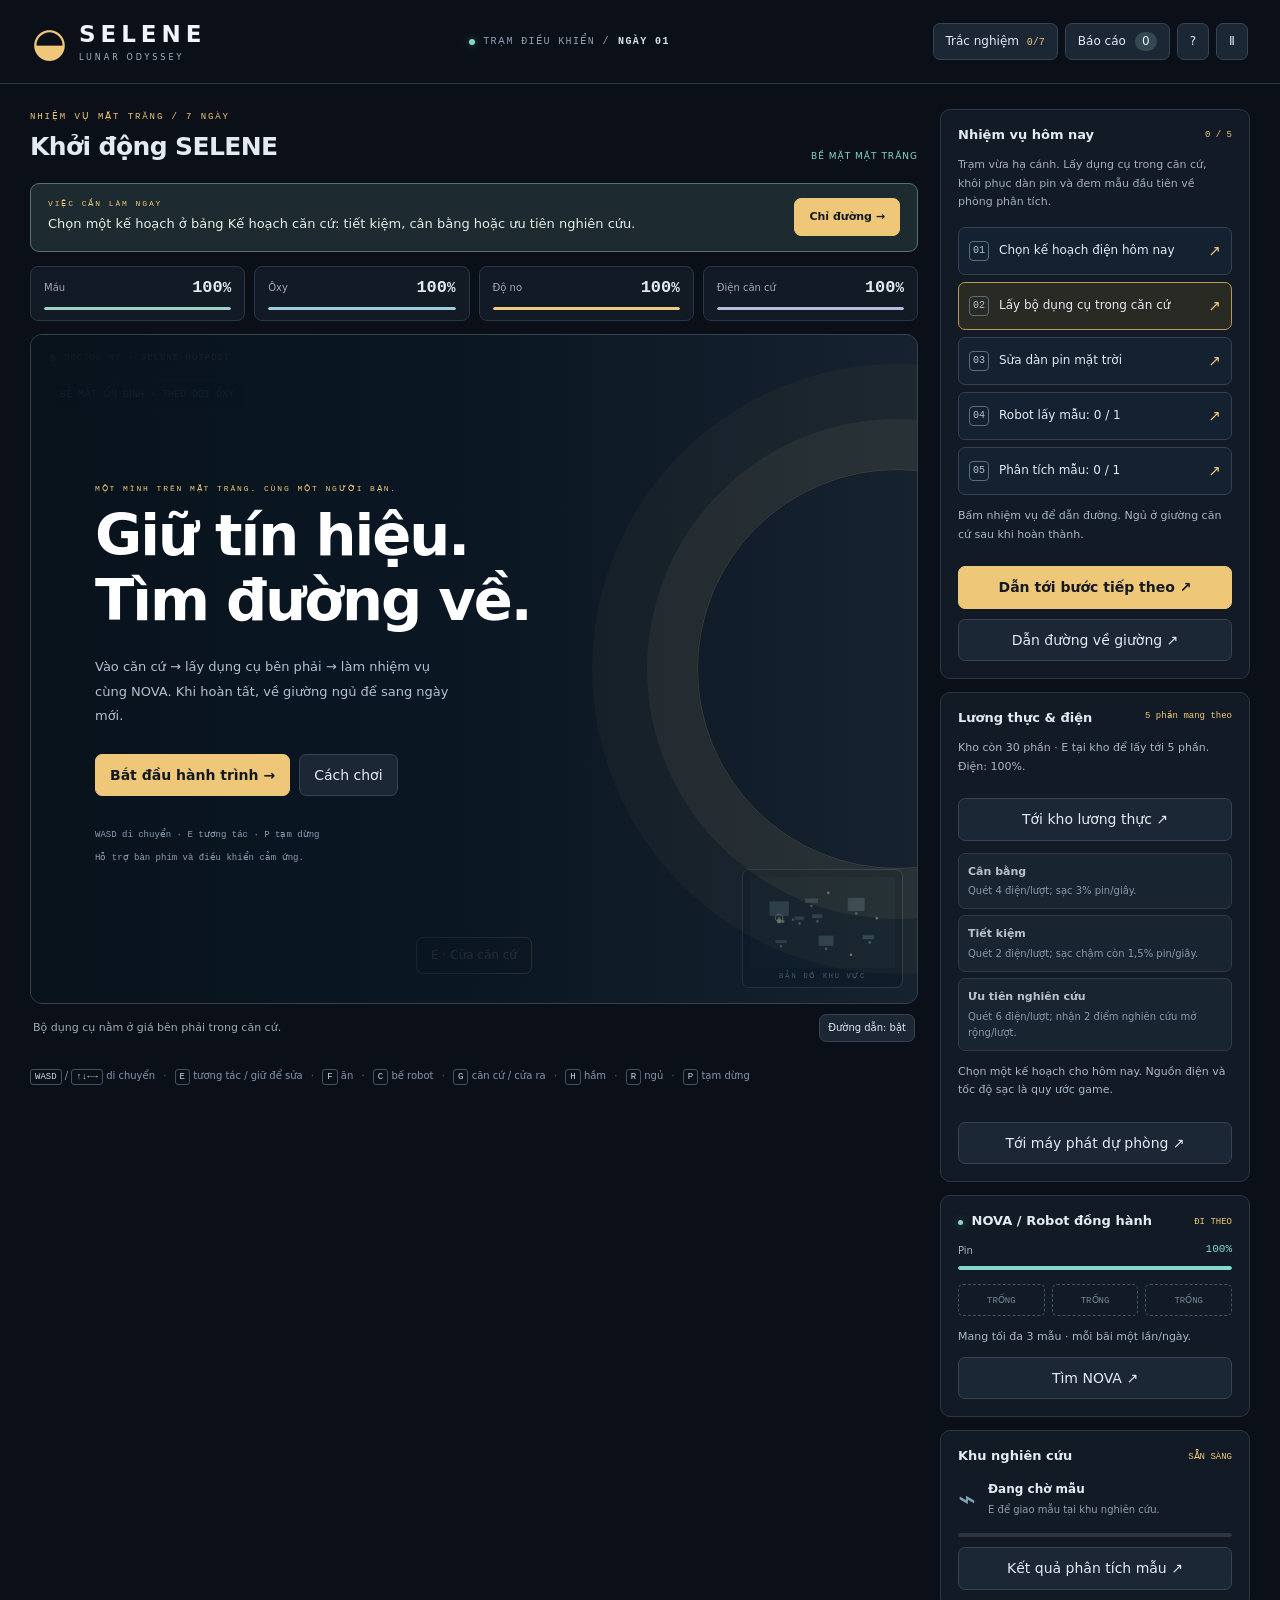
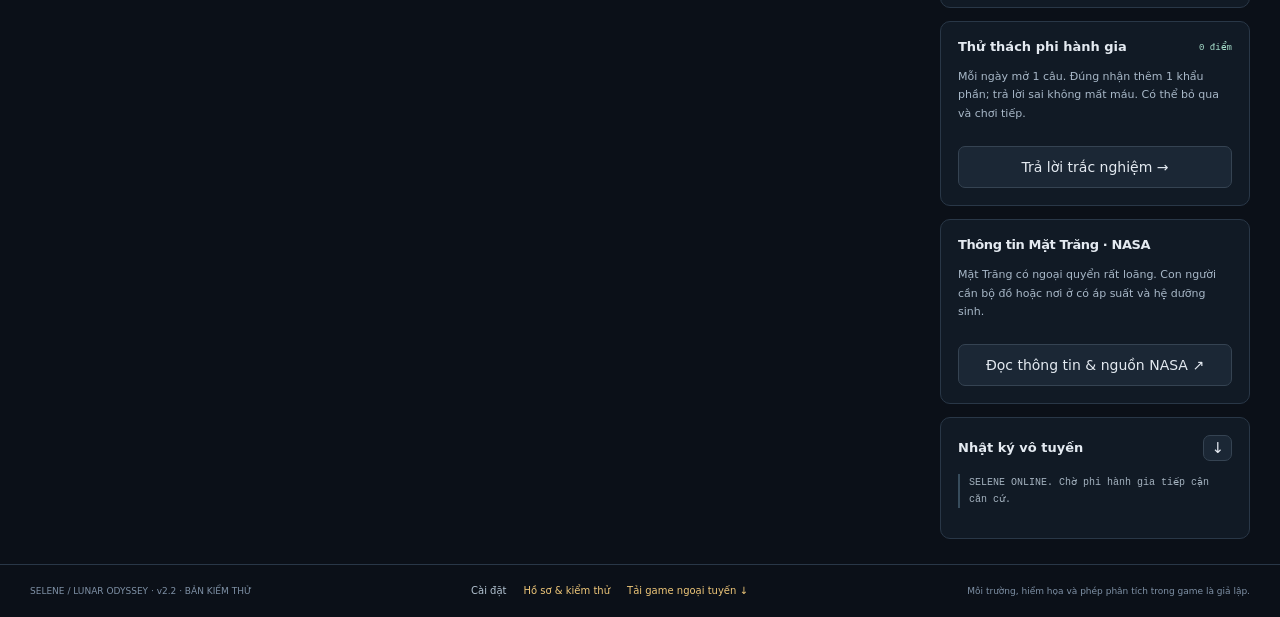
==== commit 8a988ca2: "Hoàn thiện SELENE v2.2: kho lương thực, cảnh báo đói, điện căn cứ, nguồn NASA và kiểm thử 7 ngày Bản" ====
--- a/index.html
+++ b/index.html
@@ -1,2770 +1,18 @@
-<!DOCTYPE html>
-<html lang="vi">
-<head>
-<meta charset="UTF-8">
-<meta name="viewport" content="width=device-width,initial-scale=1">
-<title>SELENE — Lunar Odyssey</title>
-<style>
-:root{color-scheme:dark;--gold:#ffd18b;--text:#e5f2ee;--line:#34566b}
-*{box-sizing:border-box}
-body{margin:0;color:var(--text);font:14px Arial,sans-serif;background:radial-gradient(at 20% 0,#204557,transparent 65%),#071320}
-main{max-width:1500px;margin:auto;padding:22px}
-h1{margin:0;color:var(--gold);font-size:34px;letter-spacing:6px}
-h2,h3{margin:0 0 12px}
-h3{font-size:15px}
-p{line-height:1.7}
-header,.row,.buttons,.mission-strip,.setting,.scene-top,.progress-label{display:flex;align-items:center;justify-content:space-between;gap:10px;flex-wrap:wrap}
-header{margin-bottom:20px;padding-bottom:18px;border-bottom:1px solid var(--line)}
-button,input,textarea,select{font:inherit;color:inherit;background:#153246;border:1px solid #597b89;border-radius:8px;padding:10px}
-button{cursor:pointer}
-button:hover{background:#245267;border-color:var(--gold)}
-button:disabled{opacity:.45;cursor:default}
-.primary{background:linear-gradient(120deg,#ffdb9c,#edb56c);color:#25343a;font-weight:bold}
-.primary:hover{background:#ffe0a9}
-[hidden]{display:none!important}
-.eyebrow{font-size:9px;letter-spacing:2px;color:#91c5cd;margin-bottom:8px}
-.small{font-size:12px;color:#a8c5d0}
-.layout{display:grid;grid-template-columns:minmax(0,1fr) 300px;gap:16px;align-items:start}
-.left{min-width:0}
-.panel{background:linear-gradient(140deg,#173548ee,#0d2031ee);border:1px solid var(--line);border-radius:12px;padding:16px;margin-bottom:14px;box-shadow:0 10px 25px #0002}
-.scene-top{padding:12px;background:#102638;font:10px monospace;letter-spacing:1px;color:#a4d3d4;border:1px solid var(--line);border-radius:12px 12px 0 0}
-.scene{position:relative;overflow:hidden;border:1px solid #507286;border-radius:0 0 12px 12px;background:#071925}
-canvas{display:block;width:100%;height:auto;touch-action:none}
-.vitals{position:absolute;top:10px;left:10px;width:165px;padding:10px;background:#061827e8;border:1px solid #577f91;border-radius:10px;pointer-events:none}
-.vital{font-size:10px;margin-bottom:6px}
-.vital:last-child{margin:0}
-.track{height:5px;background:#071621;border-radius:5px;overflow:hidden;margin-top:5px}
-.track i{display:block;height:100%;background:#91e3c7}
-.banner{position:absolute;top:10px;right:10px;max-width:50%;background:#452b26eb;border:1px solid #d9a778;color:#ffe0b6;padding:10px;border-radius:9px;font-size:11px;pointer-events:none}
-.safe{background:#143b30eb;border-color:#82c6a2;color:#d1ffe2}
-.prompt{position:absolute;left:50%;bottom:12px;transform:translateX(-50%);width:max-content;max-width:95%;text-align:center;background:#061827ee;border:1px solid #b5a47f;border-radius:9px;padding:9px 13px;font-size:12px;pointer-events:none}
-.mission-strip{padding:16px;margin-top:14px;background:linear-gradient(120deg,#173f38,#152c3e);border:1px solid #4e7b70;border-radius:12px;flex-wrap:nowrap}
-.mission-strip strong{display:block;font-size:13px;line-height:1.7}
-.mission-strip button{flex-shrink:0;font-size:12px}
-.notice{padding:12px;margin:12px 0;border:1px solid #477977;background:#133432;border-radius:9px;font-size:12px;min-height:42px}
-.danger{background:#492d2f;border-color:#b77873}
-.inventory,.buttons{display:flex;gap:7px;flex-wrap:wrap;justify-content:flex-start}
-.inventory span{font-size:11px;padding:8px;border:1px solid #496b7b;border-radius:6px}
-.task{padding:12px;border:1px solid #7a715a;border-left:3px solid #f1c285;background:#24374677;border-radius:8px;margin:9px 0;font-size:12px;line-height:1.7;cursor:pointer}
-.task:hover{background:#38505c88}
-.task.done{border-color:#74b78f;background:#1d3f3577;color:#ade6c1}
-.progress-label{font-size:11px;color:#b5cfd2;margin:12px 0 7px}
-.facility-btn{width:100%;display:block;margin:7px 0;font-size:12px;text-align:left;border-color:#36596c}
-.mobile{display:flex;align-items:center;justify-content:space-between;gap:10px;margin:12px auto;max-width:465px;user-select:none}
-.dpad{display:grid;grid-template-columns:repeat(3,42px);grid-template-rows:repeat(3,35px);gap:4px}
-.dpad button{padding:0;touch-action:none}
-.dpad [data-key=w]{grid-area:1/2}
-.dpad [data-key=a]{grid-area:2/1}
-.dpad [data-key=d]{grid-area:2/3}
-.dpad [data-key=s]{grid-area:3/2}
-.mobile .buttons button{height:52px;min-width:48px;touch-action:none}
-#mobileRest{font-size:11px}
-.timeline{display:grid;grid-template-columns:repeat(7,1fr);gap:6px;margin:16px 0}
-.timeline div{padding:10px 5px;background:#122b3c;border:1px solid var(--line);border-radius:7px;font-size:11px;text-align:center}
-.timeline .current{background:#4a4635;border-color:var(--gold);color:var(--gold)}
-.facts{display:grid;grid-template-columns:1fr 1fr;gap:10px}
-.fact{padding:12px;border:1px solid #375e71;background:#102b3e;border-radius:8px;font-size:12px;line-height:1.8}
-.messages{height:270px;overflow:auto;padding:10px;border:1px solid var(--line);border-radius:9px;background:#071a29}
-.message{max-width:92%;padding:12px;margin-bottom:10px;background:#1b4252;border:1px solid #456b77;border-radius:10px;font-size:13px;line-height:1.7;white-space:pre-wrap;overflow-wrap:anywhere}
-.message.user{margin-left:auto;background:#244a40}
-.message b{display:block;margin-bottom:5px;color:var(--gold)}
-textarea{width:100%;min-height:75px;resize:vertical;margin:10px 0}
-.answer{display:block;width:100%;text-align:left;margin:6px 0}
-.correct{background:#24513c;border-color:#9fe7b6}
-.wrong{background:#522e32;border-color:#e5a39b}
-#log{max-height:130px;overflow:auto}
-.logitem{font-size:11px;line-height:1.7;color:#abc4ce;margin-bottom:7px}
-dialog{max-width:550px;width:calc(100% - 28px);max-height:90vh;overflow:auto;padding:24px;color:var(--text);background:linear-gradient(135deg,#1d4256,#0d2032);border:1px solid #6b929b;border-radius:15px;box-shadow:0 30px 80px #0008}
-dialog::backdrop{background:#020c16c9}
-.setting{padding:12px 0;border-bottom:1px solid var(--line);flex-wrap:nowrap}
-.setting label{flex:1}
-.setting input[type=range]{width:44%;padding:0}
-.setting input[type=text]{width:50%}
-.setting output{min-width:38px;font-size:12px}
-.launch-card{display:flex;align-items:center;gap:20px;padding:14px;margin:12px 0;width:100%;background:#244e5b;border:1px solid #54868d;border-radius:10px;font-size:40px}
-.launch-card span{font:10px monospace;letter-spacing:1px}
-.canvas-rest{position:absolute;right:12px;bottom:12px;z-index:3;max-width:43%;font-size:11px;padding:10px 12px;box-shadow:0 4px 20px #0005}
-.simulation-note{font-size:12px;line-height:1.8;padding:12px;background:#153e3c;border:1px solid #527e75;border-radius:8px;color:#c5e5d8}
-.result-card{padding:15px;margin-top:12px;border:1px solid #41697c;border-radius:10px;background:#0b2537}
-.result-card h3{color:#ffe0a2;margin-top:9px}
-.result-card strong{font-size:11px;color:#9cdbd4}
-.result-card p{font-size:13px;margin:6px 0 12px}
-.result-sources{display:flex;flex-wrap:wrap;gap:9px}
-.result-sources a{color:#9fe8ee;font-size:11px;text-underline-offset:3px}
-.report-meta{font-size:12px;color:#afedc9}
-#reportSelect{max-width:100%;font-size:12px}
-html{scroll-behavior:smooth}
-button:focus-visible,input:focus-visible,textarea:focus-visible,select:focus-visible,.task:focus-visible{outline:2px solid var(--gold);outline-offset:3px}
-@media(max-width:1000px){
-.layout{grid-template-columns:1fr}
-.aside{display:grid;grid-template-columns:1fr 1fr;gap:12px}
-.aside .panel{margin:0}
-}
-@media(max-width:600px){
-main{padding:10px}h1{font-size:27px}
-.aside{display:block}.aside .panel{margin-bottom:12px}
-.panel{padding:13px}header button{font-size:11px;padding:8px}
-.scene-top{font-size:8px;padding:10px}
-.scene{display:flex;flex-direction:column}
-.scene .vitals{position:relative;left:auto;top:auto;width:100%;display:grid;grid-template-columns:repeat(5,1fr);gap:6px;border:0;border-bottom:1px solid #426577;border-radius:0;order:-1;padding:8px}
-.vital{margin:0}
-.vital .row{font-size:8px;gap:2px;flex-direction:column}
-.vital .track{height:4px;margin-top:4px}
-.banner{top:65px;font-size:9px;padding:6px}
-.prompt{bottom:8px;font-size:9px;padding:6px}
-.mission-strip{padding:12px;gap:8px}
-.mission-strip strong{font-size:11px}
-.mission-strip button{max-width:110px;font-size:10px}
-.facts{grid-template-columns:1fr}
-.timeline div{font-size:9px;padding:8px 2px}
-.mobile{gap:8px}
-.mobile .buttons button{min-width:40px;height:46px;padding:6px}
-.dpad{grid-template-columns:repeat(3,36px);grid-template-rows:repeat(3,33px)}
-.canvas-rest{bottom:45px;right:8px;font-size:9px;padding:8px;max-width:56%}
-}
-@media(prefers-reduced-motion:reduce){html{scroll-behavior:auto}}
-</style>
-</head>
-<body>
-<main>
-<header>
-<div>
-<div class="eyebrow">LUNAR ODYSSEY / MISSION 07</div>
-<h1>◒ SELENE</h1>
-<p class="small" data-t="subtitle"></p>
-</div>
-<div class="buttons">
-<button id="newBtn" class="primary" data-t="newGame"></button>
-<button id="pauseBtn" data-t="pause"></button>
-<button id="helpBtn" data-t="help"></button>
-<button id="settingsBtn" data-t="settings"></button>
-</div>
-</header>
-
-<div class="layout">
-<section class="left">
-<div class="scene-top">
-<span>● SELENE / 89.9° S</span>
-<span id="sceneLabel"></span>
-</div>
-<div class="scene">
-<canvas id="game" width="1000" height="620" aria-label="SELENE"></canvas>
-<div id="vitals" class="vitals"></div>
-<div id="banner" class="banner" hidden></div>
-<div id="prompt" class="prompt" hidden></div>
-<button id="canvasRestBtn" class="primary canvas-rest" hidden></button>
-</div>
-
-<div class="mission-strip">
-<div>
-<div class="eyebrow" data-t="objective"></div>
-<strong id="objectiveText"></strong>
-</div>
-<button id="restBtn" class="primary" data-t="rest"></button>
-</div>
-
-<div id="notice" class="notice" role="status" aria-live="polite"></div>
-
-<section id="researchResults" class="panel">
-<div class="row">
-<h2 data-t="reportTitle"></h2>
-<label class="small" for="reportSelect" data-t="reportHistory"></label>
-<select id="reportSelect" aria-label="Analysis history"></select>
-</div>
-<p class="simulation-note" data-t="resultSimulation"></p>
-<div id="reportBody" aria-live="polite"></div>
-</section>
-
-<div class="panel">
-<h3 data-t="inventory"></h3>
-<div id="inventory" class="inventory"></div>
-<div class="buttons" style="margin-top:12px">
-<button id="eatBtn"></button>
-<button id="oxygenBtn"></button>
-<button id="medBtn"></button>
-<button id="baseBtn" data-t="baseToggle"></button>
-<button id="shelterBtn" data-t="shelterToggle"></button>
-</div>
-</div>
-
-<div class="mobile">
-<div class="dpad">
-<button data-key="w">↑</button>
-<button data-key="a">←</button>
-<button data-key="d">→</button>
-<button data-key="s">↓</button>
-</div>
-<div class="buttons">
-<button data-key="e">E</button>
-<button data-key="shift">ϟ</button>
-<button id="robotBtn">C</button>
-<button id="mobileRest" data-t="restShort"></button>
-</div>
-</div>
-
-<p class="small" data-t="controls"></p>
-<div class="panel">
-<h3 data-t="log"></h3>
-<div id="log"></div>
-</div>
-<div class="panel">
-<h2 data-t="explore"></h2>
-<div id="facts" class="facts"></div>
-</div>
-<div class="panel" id="chatPanel">
-<h2 data-t="chat"></h2>
-<p class="small" data-t="chatInfo"></p>
-<div id="messages" class="messages" role="log" aria-live="polite"></div>
-<form id="chatForm">
-<label class="small" for="question" data-t="question"></label>
-<textarea id="question" maxlength="600" required></textarea>
-<div class="buttons">
-<button class="primary" type="submit" data-t="send"></button>
-<button id="clearChat" type="button" data-t="clear"></button>
-</div>
-</form>
-</div>
-</section>
-
-<aside class="aside">
-<div class="panel">
-<div class="row">
-<h2 id="day"></h2>
-<strong id="clock"></strong>
-</div>
-<h3 data-t="missions"></h3>
-<div class="progress-label">
-<span id="taskCount"></span>
-<span id="scoreText"></span>
-</div>
-<div class="track"><i id="missionFill"></i></div>
-<div id="tasks"></div>
-<p class="small" id="stock"></p>
-<button id="skipBtn" hidden data-t="skip"></button>
-</div>
-
-<div class="panel">
-<h3 data-t="robot"></h3>
-<strong id="robotName"></strong>
-<p class="small" id="robotStatus"></p>
-<div class="track"><i id="battery"></i></div>
-<p class="small" id="science"></p>
-<p class="small" id="labStatus"></p>
-<button id="viewReportsBtn" data-t="viewReports"></button>
-</div>
-
-<div class="panel">
-<h3 data-t="stations"></h3>
-<div id="stations"></div>
-</div>
-<div class="panel">
-<h3 data-t="quiz"></h3>
-<p id="quizScore" class="small"></p>
-<p id="quizQuestion"></p>
-<div id="answers"></div>
-<p id="quizFeedback" class="small"></p>
-<div class="buttons">
-<button id="quizNext" data-t="next"></button>
-<button id="quizReset" data-t="reset"></button>
-</div>
-</div>
-</aside>
-</div>
-
-<div id="timeline" class="timeline"></div>
-</main>
-
-<dialog id="startDialog">
-<h2>◒ SELENE</h2>
-<p data-t="intro"></p>
-<div class="setting">
-<label for="difficulty" data-t="difficulty"></label>
-<select id="difficulty">
-<option value="easy" data-t="easy"></option>
-<option value="normal" data-t="normal"></option>
-<option value="hard" data-t="hard"></option>
-</select>
-</div>
-<p class="small" data-t="controls"></p>
-<div class="launch-card">☾ <span>EXPLORE · REPAIR · SURVIVE</span></div>
-<div class="buttons">
-<button id="startBtn" class="primary" data-t="start"></button>
-<button id="continueBtn" data-t="continue"></button>
-</div>
-</dialog>
-
-<dialog id="settingsDialog">
-<h2 data-t="settings"></h2>
-<div class="setting">
-<label for="language" data-t="language"></label>
-<select id="language">
-<option value="vi">Tiếng Việt</option>
-<option value="en">English</option>
-<option value="zh">中文</option>
-</select>
-</div>
-<div class="setting">
-<label for="nameInput" data-t="robotName"></label>
-<input id="nameInput" type="text" maxlength="18">
-</div>
-<div class="setting">
-<label for="soundToggle" data-t="sound"></label>
-<input id="soundToggle" type="checkbox">
-</div>
-<div class="setting">
-<label for="musicToggle" data-t="music"></label>
-<input id="musicToggle" type="checkbox">
-</div>
-<div class="setting">
-<label for="sfxToggle" data-t="sfx"></label>
-<input id="sfxToggle" type="checkbox">
-</div>
-<div class="setting">
-<label for="masterRange" data-t="master"></label>
-<input id="masterRange" type="range" min="0" max="100">
-<output id="masterOut"></output>
-</div>
-<div class="setting">
-<label for="musicRange" data-t="musicVolume"></label>
-<input id="musicRange" type="range" min="0" max="100">
-<output id="musicOut"></output>
-</div>
-<div class="setting">
-<label for="sfxRange" data-t="sfxVolume"></label>
-<input id="sfxRange" type="range" min="0" max="100">
-<output id="sfxOut"></output>
-</div>
-<p class="small" data-t="audioHint"></p>
-<button data-close="settingsDialog" class="primary" data-t="close"></button>
-</dialog>
-
-<dialog id="helpDialog">
-<h2 data-t="help"></h2>
-<p data-t="guide"></p>
-<p data-t="controls"></p>
-<button data-close="helpDialog" class="primary" data-t="close"></button>
-</dialog>
-
-<dialog id="endDialog">
-<h2 id="endTitle"></h2>
-<p id="endText"></p>
-<button id="replayBtn" class="primary" data-t="newGame"></button>
-</dialog>
-
-<script>
-'use strict';
-
-const $=id=>document.getElementById(id);
-const canvas=$('game'),ctx=canvas.getContext('2d');
-const W=1000,H=620;
-
-/* NGÔN NGỮ */
-const UI={
-vi:{
-subtitle:'Sinh tồn và khám phá Mặt Trăng',
-newGame:'Chơi mới',pause:'Tạm dừng',resume:'Tiếp tục',
-help:'Hướng dẫn',settings:'Cài đặt',inventory:'Kho vật phẩm',
-log:'Nhật ký',explore:'Khám phá Mặt Trăng',chat:'✦ Trợ lý Mặt Trăng',
-chatInfo:'Trợ lý tra cứu kiến thức và trạng thái trò chơi, hoạt động ngoại tuyến; chưa kết nối mô hình AI trực tuyến.',
-question:'Câu hỏi của bạn (tối đa 600 ký tự)',
-send:'Gửi câu hỏi →',clear:'Xóa hội thoại',
-missions:'Nhiệm vụ',robot:'Robot đồng hành',stations:'Các khu vực',
-quiz:'Kiểm tra kiến thức',next:'Câu tiếp',reset:'Làm lại',
-intro:'Sống sót 7 ngày, sửa trạm và nghiên cứu mẫu đất. Hoàn thành nhiệm vụ rồi về căn cứ ngủ. Sau ngày 7, cùng robot lên tàu trở về trạm tiếp nhận trên Trái Đất.',
-difficulty:'Độ khó',easy:'Dễ',normal:'Thường',hard:'Khó',
-start:'Bắt đầu',continue:'Tiếp tục bản lưu',language:'Ngôn ngữ',
-robotName:'Tên robot',sound:'Bật âm thanh',music:'Bật nhạc nền',
-sfx:'Bật hiệu ứng',master:'Âm lượng tổng',
-musicVolume:'Âm lượng nhạc',sfxVolume:'Âm lượng hiệu ứng',
-audioHint:'Nhạc phát sau khi bạn bấm nút. Có thể giảm âm lượng hoặc tắt từng loại âm thanh.',
-close:'Đóng',
-controls:'WASD / mũi tên: di chuyển · E: tương tác / giữ để sửa · F: ăn · C: bế robot · G: căn cứ / cửa ra · H: hầm trú ẩn · R: về ngủ · P: tạm dừng. Dụng cụ nằm trong căn cứ.',
-guide:'Vào căn cứ, tới giá dụng cụ bên phải và nhấn E. Bấm nhiệm vụ để dẫn đường, giữ E để sửa. Tấm chắn hầm: tới bảng điều khiển bên trong hầm rồi giữ E. Trong cả hai phòng đều có thể đi lại và tránh thiên thạch. Ngủ qua ngày ở giường căn cứ sau khi xong nhiệm vụ. Bãi đất: E cho robot lấy mẫu; robot mang tối đa 3 mẫu, mỗi bãi lấy một lần mỗi ngày. Tới khu nghiên cứu nhấn E để giao mẫu. Máy quét và phân tích trong 6 giây, sau đó tạo báo cáo có nguồn NASA ở mục Kết quả phân tích mẫu. Trạm sạc: E bật/tắt sạc. Robot hết pin có thể được bế bằng C.',
-health:'Máu',oxygen:'Ôxy',hunger:'Độ no',battery:'Pin robot',
-energy:'Năng lượng',day:'Ngày',food:'Ăn · F',
-oxygenKit:'Bình ôxy',medkit:'Túi cứu thương',
-stock:'Thực phẩm trong nhà',science:'Điểm nghiên cứu',samples:'Mẫu đất',
-follow:'Đang theo bạn',carry:'Đang được bế',charge:'Đang sạc',
-sampling:'Đang lấy mẫu',delivery:'Đang mang mẫu tới phòng nghiên cứu',
-warning:'CẢNH BÁO: mưa thiên thạch sau',
-storm:'MƯA THIÊN THẠCH — vào căn cứ hoặc hầm trú ẩn!',
-repair:'Giữ E để sửa',needTool:'Cần dụng cụ',
-takeFood:'E · Lấy thực phẩm',takeSample:'E · Robot lấy mẫu đất',
-research:'E · Nghiên cứu mẫu đất',charging:'E · Sạc / ngừng sạc robot',
-ready:'Dụng cụ nằm trong căn cứ. Bấm nhiệm vụ để được dẫn đường.',
-received:'Đã nhận vật phẩm.',empty:'Nhà đã hết thực phẩm hôm nay.',
-ate:'Đã ăn, hồi 40 độ no.',
-noFood:'Chưa có thực phẩm. Đến nhà thực phẩm và nhấn E.',
-full:'Độ no đã đầy.',
-lowBattery:'Robot cần ít nhất 10% pin. Hãy tới trạm sạc.',
-noSamples:'Robot chưa mang mẫu đất.',
-collected:'Đã thu thập mẫu đất.',studied:'Đã nghiên cứu mẫu đất.',
-fixed:'Đã sửa trạm',used:'Đã sử dụng vật phẩm.',
-unavailable:'Chưa thể dùng vật phẩm này.',
-walking:'Đang đi tới khu vực…',
-blocked:'Không có đường đi. Hãy di chuyển tới vị trí khác.',
-paused:'ĐÃ TẠM DỪNG · P để tiếp tục',
-won:'HOÀN THÀNH NHIỆM VỤ!',lost:'Nhiệm vụ kết thúc',
-winText:'Phi hành gia và robot đã về Trái Đất an toàn và bàn giao kết quả nghiên cứu.',
-loseText:'Máu hoặc thời gian đã cạn. Hãy bổ sung ôxy, thực phẩm và trú trong căn cứ hoặc hầm khi có thiên thạch.',
-boarding:'Lên tàu cùng robot',launch:'Rời bề mặt Mặt Trăng',
-space:'Hành trình về Trái Đất',landing:'Hạ cánh tại trạm tiếp nhận',
-reception:'TRẠM TIẾP NHẬN TRÁI ĐẤT',
-welcome:'Chào mừng phi hành đoàn trở về!',skip:'Bỏ qua đoạn phim',
-correct:'Chính xác!',wrong:'Chưa đúng. Đáp án:',you:'Bạn',
-hello:'Chào bạn! Hãy hỏi về dụng cụ, hầm trú ẩn, robot lấy mẫu hoặc kết quả phân tích.',
-unknown:'Bạn có thể hỏi về Mặt Trăng, dụng cụ, robot, nghiên cứu hoặc nghỉ qua ngày.',
-status:'Trạng thái hiện tại',
-objective:'MỤC TIÊU HIỆN TẠI',rest:'☾ Về căn cứ ngủ · R',
-restShort:'☾ Ngủ',restBed:'E · Lên giường ngủ',
-restLocked:'Hoàn thành các nhiệm vụ trước khi ngủ. Tấm chắn hầm được sửa tại bảng điều khiển bên trong hầm.',
-restWait:'Đang nghỉ và phục hồi…',
-baseInside:'Bên trong căn cứ',baseEnter:'E · Vào căn cứ',
-baseToggle:'⌂ Căn cứ · G',
-baseWelcome:'Đã vào phòng an toàn. Di chuyển bằng WASD hoặc bấm sàn.',
-bedLabel:'☾ Giường ngủ · đi tới rồi nhấn E',
-console:'Bảng điều khiển · giữ E để sửa',
-roomMove:'WASD / mũi tên / bấm sàn để di chuyển',
-roomExit:'E / G · Ra ngoài',
-returnBase:'Đã xong nhiệm vụ! Về căn cứ ngủ để sang ngày.',
-sleeping:'ĐANG NGHỈ',objectiveDone:'Hoàn thành nhiệm vụ → Về căn cứ ngủ',
-baseSafe:'CĂN CỨ: BẠN VÀ ROBOT ĐANG AN TOÀN',
-robotBusy:'Robot đang di chuyển tới nơi làm việc.',
-robotPathFail:'Robot đã hủy đường đi bị kẹt. Đến gần hoặc bế robot, rồi nhấn E tại bãi đất để thử lại.',
-samplesFull:'Robot đang mang đủ 3 mẫu. Đưa tới khu nghiên cứu để phân tích.',
-soilUsed:'Bãi này đã lấy mẫu hôm nay. Tìm bãi khác hoặc đợi ngày mới.',
-getTools:'E · Lấy dụng cụ cần dùng trong căn cứ',
-toolRack:'KHO DỤNG CỤ',
-toolsCollected:'Đã lấy dụng cụ sửa chữa.',
-rackEmpty:'Đã lấy đủ dụng cụ hôm nay.',
-shelterToggle:'▣ Hầm trú ẩn · H',
-shelterEnter:'E · Vào hầm trú ẩn',
-shelterInside:'Bên trong hầm trú ẩn',
-shelterSafe:'HẦM TRÚ ẨN: BẠN VÀ ROBOT ĐANG AN TOÀN',
-shelterBench:'Ghế nghỉ trong hầm',
-labBusy:'Đang giao hoặc phân tích mẫu. Hãy đợi máy hoàn tất.',
-labTitle:'PHÒNG PHÂN TÍCH MẪU VẬT',
-scanning:'Đang quét bề mặt…',analyzing:'Đang phân tích thành phần…',
-analysisDone:'Phân tích hoàn tất!',
-reportTitle:'Kết quả phân tích mẫu',reportHistory:'Lịch sử phân tích',
-viewReports:'Xem kết quả phân tích ↓',
-noReports:'Chưa có kết quả. Giao mẫu tại khu nghiên cứu và chờ máy quét, phân tích trong 6 giây.',
-resultSimulation:'MÔ PHỎNG HỌC TẬP: loại mẫu được gán trong game để minh họa kiến thức từ NASA. Không phải phép đo thực, mẫu Apollo thật hay chứng nhận của NASA. Đường quét và đồ thị là hiệu ứng minh họa.',
-composition:'Thành phần / đặc điểm',meaning:'Ý nghĩa khoa học',
-gameDeposit:'Bãi mẫu trong game',
-legacySample:'Mẫu từ bản lưu cũ; thiếu thông tin vị trí',
-resultReady:'Đã có báo cáo phân tích — bấm Xem kết quả',
-score:'Điểm',map:'BẢN ĐỒ MẶT TRĂNG',
-tools:['Cờ lê','Mạch điện','Bộ lọc','Tấm chắn','Bộ làm mát','Ăng-ten'],
-sites:['Căn cứ','Trạm ôxy','Trạm năng lượng','Trạm liên lạc','Trạm nhiệt','Nhà thực phẩm','Trạm sạc','Khu nghiên cứu','Hầm trú ẩn'],
-fact:[
-'Trọng lực Mặt Trăng khoảng 1,62 m/s², bằng khoảng 1/6 Trái Đất.',
-'Khoảng cách trung bình từ Trái Đất đến Mặt Trăng khoảng 384.400 km.',
-'Nước đá tồn tại trong một số vùng tối vĩnh viễn gần hai cực.',
-'Apollo 11 hạ cánh ngày 20/7/1969 UTC. Neil Armstrong và Buzz Aldrin đi bộ trên Mặt Trăng; Michael Collins ở trên quỹ đạo.',
-'Một chu kỳ pha Mặt Trăng kéo dài khoảng 29,53 ngày.',
-'Mặt Trăng không tự phát sáng; ánh sáng nhìn thấy là ánh sáng Mặt Trời phản xạ.',
-'Luna 2 tới bề mặt Mặt Trăng bằng va chạm ngày 13/9/1959 UTC. Luna 9 hạ cánh mềm thành công đầu tiên năm 1966.',
-'Mặt Trăng có ngoại quyển cực loãng, không thể hít thở. Phi hành gia cần bộ đồ bảo hộ.'
-]
-},
-en:{
-subtitle:'Survive and explore the Moon',
-newGame:'New game',pause:'Pause',resume:'Resume',
-help:'Help',settings:'Settings',inventory:'Inventory',
-log:'Mission log',explore:'Explore the Moon',chat:'✦ Lunar Assistant',
-chatInfo:'Offline reference assistant with live game context. Not connected to an online AI model.',
-question:'Your question (600 characters maximum)',
-send:'Send →',clear:'Clear chat',missions:'Missions',
-robot:'Companion robot',stations:'Facilities',quiz:'Moon quiz',
-next:'Next',reset:'Reset',
-intro:'Survive seven days, repair facilities and study lunar soil. Sleep at base after each day. Return to Earth with your robot after day seven.',
-difficulty:'Difficulty',easy:'Easy',normal:'Normal',hard:'Hard',
-start:'Start',continue:'Continue save',language:'Language',
-robotName:'Robot name',sound:'Enable sound',music:'Enable music',
-sfx:'Enable effects',master:'Master volume',
-musicVolume:'Music volume',sfxVolume:'Effects volume',
-audioHint:'Audio starts after a click. Adjust or mute each channel here.',
-close:'Close',
-controls:'WASD / arrows: move · E: interact / hold repair · F: eat · C: carry robot · G: base / exit · H: shelter · R: sleep · P: pause. Tools are inside base.',
-guide:'Collect tools from the rack inside base with E. Click missions to navigate; hold E to repair. Repair the shelter shield at its indoor control desk. Both rooms support walking and shelter from meteors. Sleep at base after all repairs. E at deposits orders sampling: 3 samples maximum, each deposit once per day. E at the lab sends samples for a 6-second scan and analysis. Results and official NASA links appear in Sample analysis results. E toggles charging; C carries the robot.',
-health:'Health',oxygen:'Oxygen',hunger:'Fullness',
-battery:'Robot battery',energy:'Energy',day:'Day',food:'Eat · F',
-oxygenKit:'Oxygen tank',medkit:'Medkit',stock:'Food house stock',
-science:'Research points',samples:'Soil samples',
-follow:'Following you',carry:'Being carried',charge:'Charging',
-sampling:'Collecting soil',delivery:'Delivering samples to the lab',
-warning:'WARNING: meteor shower in',storm:'METEOR SHOWER — enter base or shelter!',
-repair:'Hold E to repair',needTool:'Tool required',
-takeFood:'E · Collect food',takeSample:'E · Collect soil with robot',
-research:'E · Research soil',charging:'E · Toggle robot charging',
-ready:'Tools are inside base. Click a mission for directions.',
-received:'Item collected.',empty:'No more food in the house today.',
-ate:'Food eaten: +40 fullness.',noFood:'No rations. Press E at the food house.',
-full:'Fullness is already full.',
-lowBattery:'Robot needs at least 10% battery. Visit the charger.',
-noSamples:'The robot has no soil samples.',
-collected:'Soil sample collected.',studied:'Soil samples researched.',
-fixed:'Facility repaired',used:'Item used.',
-unavailable:'Cannot use that item yet.',walking:'Walking to the facility…',
-blocked:'No route found. Move to another position.',
-paused:'PAUSED · P to resume',won:'MISSION COMPLETE!',lost:'Mission ended',
-winText:'The astronaut and robot returned safely to Earth and delivered their research.',
-loseText:'Health or time ran out. Replenish supplies and use base or shelter during meteor showers.',
-boarding:'Boarding with your robot',launch:'Leaving the Moon',
-space:'Journey to Earth',landing:'Landing at the reception station',
-reception:'EARTH RECEPTION STATION',welcome:'Welcome home, crew!',
-skip:'Skip animation',correct:'Correct!',wrong:'Correct answer:',you:'You',
-hello:'Hello! Ask about tools, shelter, robot sampling or analysis results.',
-unknown:'Ask about the Moon, tools, robots, research or sleeping.',
-status:'Current status',objective:'CURRENT OBJECTIVE',
-rest:'☾ Return and sleep · R',restShort:'☾ Sleep',restBed:'E · Sleep in bed',
-restLocked:'Complete all repairs before sleeping. Repair the shelter shield at its indoor control desk.',
-restWait:'Resting and recovering…',baseInside:'Inside base',
-baseEnter:'E · Enter base',baseToggle:'⌂ Base · G',
-baseWelcome:'Safe inside. Use WASD or click the floor to walk.',
-bedLabel:'☾ Bed · approach and press E',console:'Control desk · hold E to repair',
-roomMove:'WASD / arrows / click floor to move',roomExit:'E / G · Go outside',
-returnBase:'Tasks complete! Return to base and sleep.',
-sleeping:'RESTING',objectiveDone:'Repairs complete → Return to base',
-baseSafe:'BASE: YOU AND YOUR ROBOT ARE SAFE',
-robotBusy:'Robot is walking to its work site.',
-robotPathFail:'Blocked route cancelled. Approach or carry the robot, then press E at the deposit to retry.',
-samplesFull:'Robot holds 3 samples. Deliver them to the lab.',
-soilUsed:'This deposit was sampled today. Find another or wait for a new day.',
-getTools:'E · Collect required tools at base',toolRack:'TOOL RACK',
-toolsCollected:'Repair tools collected.',rackEmpty:'All required tools already collected.',
-shelterToggle:'▣ Shelter · H',shelterEnter:'E · Enter shelter',
-shelterInside:'Inside shelter',shelterSafe:'SHELTER: YOU AND YOUR ROBOT ARE SAFE',
-shelterBench:'Shelter resting bench',labBusy:'Sample delivery or analysis is in progress.',
-labTitle:'LUNAR SAMPLE ANALYSIS',scanning:'Scanning surface…',
-analyzing:'Analyzing composition…',analysisDone:'Analysis complete!',
-reportTitle:'Sample analysis results',reportHistory:'Analysis history',
-viewReports:'View analysis results ↓',
-noReports:'No reports yet. Deliver samples and wait for the 6-second scan and analysis.',
-resultSimulation:'EDUCATIONAL SIMULATION: sample types are assigned in game to illustrate NASA knowledge. These are not real measurements, actual Apollo samples or NASA certification. Scan lines and graphs are illustrative.',
-composition:'Composition / features',meaning:'Scientific meaning',
-gameDeposit:'In-game deposit',legacySample:'Older save; deposit location unavailable',
-resultReady:'Analysis report ready — select View results',
-score:'Score',map:'LUNAR MAP',
-tools:['Wrench','Circuit','Filter','Shield','Coolant','Antenna'],
-sites:['Base','Oxygen station','Solar station','Comms station','Thermal station','Food house','Charger','Research lab','Shelter'],
-fact:[
-'Lunar gravity is about 1.62 m/s², roughly one-sixth of Earth’s.',
-'The average Earth–Moon distance is about 384,400 km.',
-'Water ice exists in some permanently shadowed regions near the poles.',
-'Apollo 11 landed on 20 July 1969 UTC. Neil Armstrong and Buzz Aldrin walked on the Moon; Michael Collins stayed in orbit.',
-'A cycle of lunar phases lasts approximately 29.53 days.',
-'The Moon shines by reflecting sunlight.',
-'Luna 2 reached the lunar surface by impact on 13 September 1959 UTC. Luna 9 made the first successful soft landing in 1966.',
-'The Moon has a thin exosphere, not breathable air. Astronauts need protective suits.'
-]
-},
-zh:{
-subtitle:'月球生存与探索',newGame:'新游戏',pause:'暂停',resume:'继续',
-help:'帮助',settings:'设置',inventory:'物品栏',log:'任务日志',
-explore:'探索月球',chat:'✦ 月球助手',
-chatInfo:'离线知识助手，可读取游戏状态，尚未连接在线 AI 模型。',
-question:'你的问题（最多600字）',send:'发送 →',clear:'清空对话',
-missions:'任务',robot:'伙伴机器人',stations:'设施',quiz:'月球测验',
-next:'下一题',reset:'重置',
-intro:'生存七天、修复设施并研究月壤。每天完成任务后在基地睡觉，第七天与机器人一起返回地球。',
-difficulty:'难度',easy:'简单',normal:'普通',hard:'困难',
-start:'开始',continue:'继续存档',language:'语言',robotName:'机器人名称',
-sound:'启用声音',music:'启用音乐',sfx:'启用音效',
-master:'总音量',musicVolume:'音乐音量',sfxVolume:'音效音量',
-audioHint:'点击后播放，可分别调整或关闭音乐及音效。',close:'关闭',
-controls:'WASD / 方向键：移动 · E：互动 / 按住修理 · F：进食 · C：抱机器人 · G：基地 / 外出 · H：避难所 · R：睡觉 · P：暂停。工具在基地内。',
-guide:'在基地工具架旁按 E 领取工具，点击任务导航，按住 E 修理。避难所防护板在其控制台旁修理。两间房内都能移动并躲避陨石。完成任务后在基地睡觉。月壤点 E 采样，最多3份，每个地点每天一次。研究室 E 送样，6秒扫描分析后显示报告与NASA链接。充电站 E 开关充电，C 抱机器人。',
-health:'生命',oxygen:'氧气',hunger:'饱食度',battery:'机器人电量',
-energy:'能量',day:'第',food:'进食 · F',oxygenKit:'氧气瓶',
-medkit:'急救包',stock:'食品屋库存',science:'研究点数',samples:'月壤样本',
-follow:'跟随中',carry:'被抱起',charge:'充电中',sampling:'采样中',
-delivery:'正在向研究室运送样本',
-warning:'警告：陨石雨即将来临',storm:'陨石雨 — 请进入基地或避难所！',
-repair:'按住 E 修理',needTool:'所需工具',
-takeFood:'E · 领取食品',takeSample:'E · 机器人采样',
-research:'E · 研究月壤',charging:'E · 开始 / 停止充电',
-ready:'工具位于基地内，点击任务查看路线。',
-received:'已拾取物品。',empty:'食品屋今天已无库存。',
-ate:'已进食，饱食度增加40。',noFood:'没有食品，请到食品屋按 E 领取。',
-full:'饱食度已满。',lowBattery:'机器人至少需要10%电量，请前往充电站。',
-noSamples:'机器人尚未携带样本。',collected:'已采集月壤样本。',
-studied:'月壤研究完成。',fixed:'设施已修复',used:'已使用物品。',
-unavailable:'暂时无法使用。',walking:'正在前往设施…',
-blocked:'未找到路线，请换个位置。',paused:'已暂停 · P 继续',
-won:'任务完成！',lost:'任务结束',
-winText:'宇航员与机器人安全返回地球，并交付研究成果。',
-loseText:'生命或时间已耗尽，请补充物资并在陨石雨时进入基地或避难所。',
-boarding:'与机器人一起登船',launch:'离开月球',space:'返回地球的旅程',
-landing:'在地球接收站降落',reception:'地球接收站',welcome:'欢迎宇航员回家！',
-skip:'跳过动画',correct:'正确！',wrong:'正确答案：',you:'你',
-hello:'你好！可以询问工具、避难所、机器人采样或分析结果。',
-unknown:'可以询问月球、工具、机器人、研究或睡觉。',
-status:'当前状态',objective:'当前目标',
-rest:'☾ 返回基地睡觉 · R',restShort:'☾ 睡觉',restBed:'E · 上床睡觉',
-restLocked:'请完成全部修理后睡觉。避难所防护板在其控制台旁修理。',
-restWait:'正在休息和恢复…',baseInside:'基地内部',baseEnter:'E · 进入基地',
-baseToggle:'⌂ 基地 · G',baseWelcome:'已安全进入室内，用 WASD 或点击地板移动。',
-bedLabel:'☾ 床 · 靠近后按 E',console:'控制台 · 按住 E 修理',
-roomMove:'WASD / 方向键 / 点击地板移动',roomExit:'E / G · 外出',
-returnBase:'任务完成！返回基地睡觉进入下一天。',
-sleeping:'休息中',objectiveDone:'修理完成 → 返回基地睡觉',
-baseSafe:'基地：你和机器人都很安全',robotBusy:'机器人正在前往工作地点。',
-robotPathFail:'受阻路线已取消。靠近或抱起机器人，在月壤点按 E 重试。',
-samplesFull:'机器人已携带3份样本，请送到研究室。',
-soilUsed:'此处今天已采样，请寻找其他地点或等待新的一天。',
-getTools:'E · 在基地领取所需工具',toolRack:'工具架',
-toolsCollected:'已领取修理工具。',rackEmpty:'今天所需工具已领取完毕。',
-shelterToggle:'▣ 避难所 · H',shelterEnter:'E · 进入避难所',
-shelterInside:'避难所内部',shelterSafe:'避难所：你和机器人都很安全',
-shelterBench:'避难所休息长椅',labBusy:'正在运送或分析样本，请稍候。',
-labTitle:'月壤样本分析',scanning:'正在扫描表面…',
-analyzing:'正在分析成分…',analysisDone:'分析完成！',
-reportTitle:'样本分析结果',reportHistory:'分析历史',viewReports:'查看分析结果 ↓',
-noReports:'暂无报告。向研究室提交样本，等待6秒扫描与分析。',
-resultSimulation:'教学模拟：游戏分配样本类型以说明NASA知识，并非实际测量、真实阿波罗样本或NASA认证。扫描线和曲线仅为示意效果。',
-composition:'组成 / 特征',meaning:'科学意义',gameDeposit:'游戏内采样点',
-legacySample:'旧存档样本，缺少位置记录',resultReady:'分析报告已生成 — 点击查看结果',
-score:'分数',map:'月球地图',
-tools:['扳手','电路','过滤器','防护板','冷却器','天线'],
-sites:['基地','氧气站','太阳能站','通信站','温控站','食品屋','充电站','研究室','避难所'],
-fact:[
-'月球重力约为1.62米/秒²，约为地球的六分之一。',
-'地月平均距离约384,400公里。',
-'月球两极附近部分永久阴影区存在水冰。',
-'阿波罗11号于1969年7月20日（UTC）着陆。阿姆斯特朗与奥尔德林登月，柯林斯留在轨道。',
-'月相周期约为29.53天。','月球反射太阳光，本身不发光。',
-'月球2号于1959年9月13日（UTC）撞击月面。月球9号于1966年首次成功软着陆。',
-'月球只有极其稀薄的外逸层，不能呼吸，宇航员必须穿防护服。'
-]
-}
-};
-
-const STORE='selene-inline-save-v1',PREF='selene-inline-prefs-v1',QUIZ='selene-inline-quiz-v1';
-function read(k){try{return JSON.parse(localStorage.getItem(k))}catch{return null}}
-function write(k,v){try{localStorage.setItem(k,JSON.stringify(v))}catch{}}
-function remove(k){try{localStorage.removeItem(k)}catch{}}
-const clamp=(v,a=0,b=100)=>Math.max(a,Math.min(b,v));
-const dist=(a,b)=>Math.hypot(a.x-b.x,a.y-b.y);
-
-let prefs={
-lang:'vi',name:'BIP',sound:true,music:true,sfx:true,
-master:70,musicVolume:100,sfxVolume:65,...read(PREF)
-};
-if(!Object.hasOwn(UI,prefs.lang))prefs.lang='vi';
-prefs.name=typeof prefs.name==='string'?prefs.name.slice(0,18):'BIP';
-for(const k of ['master','musicVolume','sfxVolume']){
-prefs[k]=Number.isFinite(prefs[k])?clamp(prefs[k]):100;
-}
-const T=k=>UI[prefs.lang][k]??k;
-const siteName=id=>T('sites')[id];
-const toolName=id=>T('tools')[id];
-
-const buildings=[
-{x:500,y:290,w:120,h:70},{x:230,y:155,w:110,h:65},
-{x:485,y:120,w:125,h:55},{x:820,y:150,w:100,h:65},
-{x:810,y:435,w:110,h:65},{x:425,y:480,w:110,h:65},
-{x:660,y:485,w:75,h:55},{x:700,y:300,w:115,h:65},
-{x:200,y:450,w:130,h:65}
-];
-const plan=[
-[[1,0]],[[2,1],[3,5]],[[1,2],[4,4]],[[8,3],[2,5]],
-[[4,1],[0,0]],[[1,0],[2,1],[8,3]],[[3,5],[4,4],[2,1]]
-];
-const soil=[{x:80,y:230},{x:920,y:335},{x:80,y:540}];
-const front=id=>({x:buildings[id].x,y:buildings[id].y+buildings[id].h/2+22});
-const CONFIG={
-easy:{time:150,oxy:.3,damage:.65,repair:1.6},
-normal:{time:120,oxy:.43,damage:1,repair:2},
-hard:{time:95,oxy:.6,damage:1.35,repair:2.6}
-};
-const TOOL_RACK={x:530,y:357},BED={x:312,y:482};
-const DOOR={x:680,y:430},CONSOLE={x:290,y:357};
-
-let g,route=[],held=new Set(),visual=0,last=0,hudTime=0,saveTime=0;
-let repairBeep=0,modalResume=false,chatAutoResume=false;
-let fx=[],repairPulses=[],taskRenderKey='',stationRenderKey='';
-let reportRenderKey='',selectedReportId='';
-
-/* TÀI LIỆU NASA CHÍNH THỨC */
-const NASA_SOURCES=[
-{title:'NASA Science — Moon Composition',url:'https://science.nasa.gov/moon/composition/'},
-{title:'NASA ARES — Lunar Sample Disk Information',url:'https://ares.jsc.nasa.gov/interaction/lmdp/lunarsampleset.cfm'},
-{title:'NASA Science — Moon Formation',url:'https://science.nasa.gov/moon/formation/'}
-];
-
-/* Các loại mẫu là phân loại giáo dục được gán trong game, không phải kết quả đo thật. */
-const SAMPLE_TYPES=[
-{
-name:['Regolith — vật liệu bề mặt','Regolith — surface material','月壤表层物质'],
-composition:[
-'Mảnh đá, khoáng vật và thủy tinh do va chạm hoặc núi lửa.',
-'Rock chips, minerals, impact and volcanic glass.',
-'岩屑、矿物及撞击和火山玻璃。'
-],
-meaning:[
-'Ghi lại sự biến đổi bề mặt do va chạm.',
-'Records surface modification by impacts.',
-'记录撞击造成的表面变化。'
-],
-sources:[0]
-},
-{
-name:['Bazan — đá dung nham','Basalt — lava rock','玄武岩'],
-composition:[
-'Dung nham đã đông đặc; gặp ở các biển Mặt Trăng tối màu.',
-'Solidified lava found in the dark lunar maria.',
-'暗色月海中凝固的熔岩。'
-],
-meaning:[
-'Minh họa hoạt động núi lửa trong quá khứ.',
-'Illustrates past volcanic activity.',
-'展示过去的火山活动。'
-],
-sources:[1]
-},
-{
-name:['Anorthosite — đá vùng cao','Anorthosite — highland rock','斜长岩'],
-composition:[
-'Đá sáng màu gồm các tinh thể fenspat.',
-'Light-colored rock made of feldspar crystals.',
-'由长石晶体组成的浅色岩石。'
-],
-meaning:[
-'NASA liên hệ loại đá này với lớp vỏ cổ và đại dương magma.',
-'NASA relates this rock to the early crust and magma ocean.',
-'NASA将其与早期月壳和岩浆海联系起来。'
-],
-sources:[1,2]
-},
-{
-name:['Breccia — đá dăm kết','Breccia — fragmental rock','角砾岩'],
-composition:[
-'Các mảnh đá bị vỡ và gắn kết trong những vụ va chạm.',
-'Rock fragments broken and welded during impacts.',
-'撞击中破碎并熔结的岩石碎片。'
-],
-meaning:[
-'Minh họa lịch sử va chạm của Mặt Trăng.',
-'Illustrates the Moon’s impact history.',
-'展示月球撞击历史。'
-],
-sources:[1]
-}
-];
-
-const langIndex=()=>['vi','en','zh'].indexOf(prefs.lang);
-const sampleText=(item,key)=>SAMPLE_TYPES[item.type][key][langIndex()];
-
-function fresh(level='normal'){
-return {
-version:3,level,status:'playing',day:1,time:CONFIG[level].time,
-health:100,oxygen:100,hunger:100,energy:100,
-food:2,oxygenKits:3,medkits:2,science:0,score:0,
-inventory:Array(6).fill(0),depot:Array(6).fill(0),
-player:{x:500,y:370,face:'down'},
-robot:{
-x:465,y:370,battery:100,samples:0,sampleBag:[],
-mode:'follow',job:null,followPath:[],followClock:0
-},
-insideBase:false,insideShelter:false,wasCarried:false,sleep:0,
-tasks:[],soilUsed:[false,false,false],foodStock:6,
-repairId:-1,progress:0,storm:{phase:'calm',timer:30,spawn:0},
-meteors:[],logs:[],notice:'',rescue:null,
-lab:{
-phase:'idle',time:0,pending:0,total:0,
-batch:[],reports:[],reportSeq:0
-}
-}
-}
-
-function daySetup(){
-g.tasks=plan[g.day-1].map(([site,tool])=>({site,tool,done:false}));
-g.depot=Array(6).fill(0);
-for(const t of g.tasks)g.depot[t.tool]++;
-g.depot=g.depot.map((n,i)=>Math.max(0,n-g.inventory[i]));
-if(g.lab.phase==='delivery')g.lab.phase='idle';
-g.soilUsed=[false,false,false];
-g.foodStock=6;
-g.time=CONFIG[g.level].time;
-g.storm={phase:'calm',timer:28+Math.random()*12,spawn:0};
-g.meteors=[];
-g.insideBase=false;
-g.insideShelter=false;
-g.sleep=0;
-g.wasCarried=false;
-g.player={x:500,y:370,face:'down'};
-Object.assign(g.robot,{
-x:465,y:370,mode:'follow',job:null,followPath:[],followClock:0
-});
-g.repairId=-1;
-g.progress=0;
-route=[];
-held.clear();
-fx=[];
-repairPulses=[];
-saveTime=0;
-repairBeep=0;
-notice(T('ready'));
-render();
-}
-
-function normalizeResearch(){
-const r=g.robot,l=g.lab;
-if(!Array.isArray(r.sampleBag))r.sampleBag=[];
-r.sampleBag=r.sampleBag.slice(0,r.samples);
-while(r.sampleBag.length<r.samples){
-r.sampleBag.push({
-id:'OLD-D'+g.day+'-'+(r.sampleBag.length+1),
-day:g.day,deposit:-1,type:0,legacy:true
-});
-}
-if(!Array.isArray(l.batch))l.batch=[];
-l.batch=l.batch.slice(0,l.pending);
-while(l.batch.length<l.pending){
-l.batch.push({
-id:'OLD-LAB-D'+g.day+'-'+(l.batch.length+1),
-day:g.day,deposit:-1,type:0,legacy:true
-});
-}
-if(!Array.isArray(l.reports))l.reports=[];
-l.reports=l.reports.filter(p=>
-p&&typeof p.id==='string'&&Number.isInteger(p.day)&&
-Array.isArray(p.items)&&p.items.every(i=>
-i&&typeof i.id==='string'&&Number.isInteger(i.type)&&
-i.type>=0&&i.type<4&&Number.isInteger(i.deposit)&&
-i.deposit>=-1&&i.deposit<3
-));
-l.reportSeq=Number.isInteger(l.reportSeq)
-?Math.max(l.reportSeq,l.reports.length):l.reports.length;
-}
-
-function save(){
-if(!g||!['playing','paused','sleeping'].includes(g.status))return;
-const s=JSON.parse(JSON.stringify(g));
-s.status='paused';
-if(g.status==='sleeping'){
-s.player.x=BED.x;s.player.y=BED.y;
-s.robot.x=445;s.robot.y=480;
-}
-s.meteors=[];
-s.progress=0;
-s.repairId=-1;
-if(s.robot.mode==='charge'&&s.robot.job)s.robot.mode='follow';
-s.robot.job=null;
-delete s.robot.followPath;
-if(['sample','lab'].includes(s.robot.mode))s.robot.mode='follow';
-if(s.lab.phase==='delivery')s.lab.phase='idle';
-write(STORE,s);
-}
-
-function load(){
-const s=read(STORE);
-if(!s||!s.player||!s.robot||!Number.isInteger(s.day)||
-s.day<1||s.day>7||!CONFIG[s.level]||!Array.isArray(s.tasks))return null;
-
-if(s.version===1){
-s.tasks.forEach(t=>{t.site=t.site===5?8:t.site>5?t.site-1:t.site});
-s.insideShelter=!!s.insideShelter;
-s.version=2;
-}
-if(s.version===2){
-s.tasks.forEach(t=>{if(t.site===0&&t.tool===3)t.site=8});
-s.version=3;
-s.depot=Array(6).fill(0);
-for(const t of s.tasks)if(!t.done)s.depot[t.tool]++;
-s.depot=s.depot.map((n,i)=>Math.max(0,n-(s.inventory?.[i]||0)));
-s.lab={phase:'idle',time:0,pending:0,total:0};
-}
-
-if(s.version!==3||s.tasks.length!==plan[s.day-1].length||
-!Array.isArray(s.inventory)||s.inventory.length!==6||
-!Array.isArray(s.depot)||s.depot.length!==6||
-!Array.isArray(s.soilUsed)||s.soilUsed.length!==3||
-!Array.isArray(s.logs)||!s.storm||!s.lab)return null;
-
-for(const k of [
-'time','health','oxygen','hunger','energy','food',
-'foodStock','oxygenKits','medkits','science'
-]){
-if(!Number.isFinite(s[k])||s[k]<0)return null;
-}
-if(s.health<=0||s.time<=0||
-!['calm','warning','active'].includes(s.storm.phase)||
-!Number.isFinite(s.storm.timer))return null;
-
-for(const p of [s.player,s.robot]){
-if(!Number.isFinite(p.x)||!Number.isFinite(p.y)||
-p.x<0||p.x>W||p.y<0||p.y>H)return null;
-}
-if(!Number.isFinite(s.robot.battery)||s.robot.battery<0||
-!Number.isInteger(s.robot.samples)||s.robot.samples<0||
-s.robot.samples>3)return null;
-
-if([...s.inventory,...s.depot].some(v=>!Number.isInteger(v)||v<0)||
-s.tasks.some((t,i)=>!t||t.site!==plan[s.day-1][i][0]||
-t.tool!==plan[s.day-1][i][1]||typeof t.done!=='boolean'))return null;
-
-if(!['idle','delivery','scan','spectrum','complete'].includes(s.lab.phase)||
-!Number.isFinite(s.lab.time)||
-!Number.isInteger(s.lab.pending)||s.lab.pending<0||s.lab.pending>3||
-!Number.isFinite(s.lab.total))return null;
-
-s.insideShelter=!!s.insideShelter;
-s.insideBase=!!s.insideBase&&!s.insideShelter;
-s.robot.job=null;
-if(!['carry','charge'].includes(s.robot.mode))s.robot.mode='follow';
-if(s.lab.phase==='delivery')s.lab.phase='idle';
-return s;
-}
-
-function notice(message,danger=false){
-g.notice=message;
-g.noticeDanger=danger;
-g.logs.unshift(message);
-g.logs=g.logs.slice(0,12);
-$('notice').textContent=message;
-$('notice').classList.toggle('danger',danger);
-renderLog();
-}
-function renderLog(){
-$('log').replaceChildren();
-for(const message of g.logs){
-const d=document.createElement('div');
-d.className='logitem';
-d.textContent=message;
-$('log').append(d);
-}
-}
-
-/* ÂM THANH */
-const Audio={
-ctx:null,master:null,music:null,sfx:null,next:0,step:0,
-async init(){
-try{
-if(!this.ctx){
-const AC=window.AudioContext||window.webkitAudioContext;
-if(!AC)return;
-this.ctx=new AC();
-this.master=this.ctx.createGain();
-this.music=this.ctx.createGain();
-this.sfx=this.ctx.createGain();
-const limiter=this.ctx.createDynamicsCompressor();
-limiter.threshold.value=-8;
-limiter.knee.value=12;
-limiter.ratio.value=8;
-limiter.attack.value=.003;
-limiter.release.value=.2;
-this.music.connect(this.master);
-this.sfx.connect(this.master);
-this.master.connect(limiter);
-limiter.connect(this.ctx.destination);
-this.next=this.ctx.currentTime+.1;
-}
-if(this.ctx.state==='suspended')await this.ctx.resume();
-this.apply();
-}catch{}
-},
-apply(){
-if(!this.ctx)return;
-const t=this.ctx.currentTime;
-this.master.gain.setTargetAtTime(prefs.sound?prefs.master/100:0,t,.05);
-this.music.gain.setTargetAtTime(prefs.music?prefs.musicVolume/100:0,t,.05);
-this.sfx.gain.setTargetAtTime(prefs.sfx?prefs.sfxVolume/100:0,t,.05);
-},
-tone(f,d=.2,a=.12,type='sine',bus='sfx',when=0){
-if(!this.ctx||this.ctx.state!=='running')return;
-const t=when||this.ctx.currentTime;
-const o=this.ctx.createOscillator(),v=this.ctx.createGain();
-o.type=type;o.frequency.value=f;
-v.gain.setValueAtTime(.0001,t);
-v.gain.exponentialRampToValueAtTime(Math.max(.0002,a),t+.018);
-v.gain.exponentialRampToValueAtTime(.0001,t+d);
-o.connect(v);v.connect(this[bus]);
-o.start(t);o.stop(t+d+.02);
-o.onended=()=>{o.disconnect();v.disconnect()};
-},
-play(k){
-const t=this.ctx?.currentTime||0;
-if(k==='repair'){
-this.tone(220,.075,.1,'triangle');this.tone(660,.08,.045);
-}else if(k==='alarm'){
-this.tone(660,.2,.16,'triangle');
-this.tone(440,.2,.13,'triangle','sfx',t+.25);
-}else if(k==='impact'){
-this.tone(55,.4,.25,'sawtooth');
-}else if(k==='done'){
-[523,659,784,1047].forEach((f,i)=>this.tone(f,.35,.16,'sine','sfx',t+i*.12));
-}else if(k==='door'){
-this.tone(120,.3,.15,'triangle');
-this.tone(300,.2,.1,'sine','sfx',t+.1);
-}else if(k==='eat'){
-this.tone(260,.12,.14,'triangle');
-this.tone(350,.15,.1,'triangle','sfx',t+.13);
-}else{
-this.tone(660,.12,.12);
-this.tone(880,.2,.1,'sine','sfx',t+.09);
-}
-},
-tick(){
-if(!this.ctx||this.ctx.state!=='running')return;
-const t=this.ctx.currentTime;
-if(!prefs.sound||!prefs.music||document.hidden){this.next=t+.1;return}
-if(this.next<t)this.next=t+.05;
-const notes=[
-261.63,329.63,392,523.25,440,392,329.63,293.66,
-261.63,392,440,523.25,587.33,523.25,392,329.63
-];
-while(this.next<t+.25){
-this.tone(notes[this.step%notes.length],.7,.22,'sine','music',this.next);
-if(this.step%2===0){
-this.tone(this.step%8<4?130.81:146.83,1.3,.13,'triangle','music',this.next);
-}
-this.step++;this.next+=.48;
-}
-}
-};
-
-/* PHÒNG VÀ DẪN ĐƯỜNG */
-function isInside(){return g.insideBase||g.insideShelter}
-function roomId(){return g.insideShelter?8:0}
-function done(){return g.tasks.every(t=>t.done)}
-
-function blocked(x,y){
-if(isInside()){
-if(x<185||x>815||y<300||y>510)return true;
-return [
-...(g.insideBase?[{x:422,y:267,w:222,h:73}]:[]),
-{x:198,y:267,w:189,h:73},
-{x:207,y:383,w:210,h:81},
-{x:751,y:278,w:69,h:90}
-].some(b=>x>b.x&&x<b.x+b.w&&y>b.y&&y<b.y+b.h);
-}
-if(x<18||x>982||y<58||y>597)return true;
-return buildings.some(b=>
-Math.abs(x-b.x)<b.w/2+10&&Math.abs(y-b.y)<b.h/2+9);
-}
-
-function pathTo(goal,startPoint=g.player){
-const key=(x,y)=>x+','+y;
-let start={
-x:Math.round(startPoint.x/10)*10,
-y:Math.round(startPoint.y/10)*10
-};
-if(blocked(start.x,start.y)){
-const candidates=[];
-for(let dx=-1;dx<=1;dx++){
-for(let dy=-1;dy<=1;dy++){
-candidates.push({x:start.x+dx*10,y:start.y+dy*10});
-}
-}
-start=candidates.filter(p=>!blocked(p.x,p.y))
-.sort((a,b)=>dist(a,startPoint)-dist(b,startPoint))[0];
-if(!start)return [];
-}
-
-const q=[start],parent=new Map([[key(start.x,start.y),null]]);
-let end=null;
-for(let h=0;h<q.length&&h<6200;h++){
-const p=q[h];
-if(dist(p,goal)<12){end=p;break}
-for(const [dx,dy]of [[10,0],[-10,0],[0,10],[0,-10]]){
-const n={x:p.x+dx,y:p.y+dy},k=key(n.x,n.y);
-if(!parent.has(k)&&!blocked(n.x,n.y)){
-parent.set(k,p);q.push(n);
-}
-}
-}
-if(!end)return [];
-const result=[];
-for(let p=end;p;p=parent.get(key(p.x,p.y)))result.push(p);
-result.reverse();result.push({...goal});
-return result;
-}
-
-function gotoSite(id){
-if(g.status!=='playing'||isInside())return;
-const path=pathTo(front(id));
-if(!path.length){notice(T('blocked'),true);return}
-route=path;route.site=id;held.clear();notice(T('walking'));
-}
-function toggleBase(){
-if(g.status!=='playing')return;
-if(isInside()){
-if(dist(g.player,DOOR)<58)exitBase();
-else goRoom(DOOR,'exit');
-}else if(dist(g.player,front(0))<70)enterBase();
-else gotoSite(0);
-}
-function toggleShelter(){
-if(g.status!=='playing')return;
-if(isInside()){
-if(g.insideShelter)toggleBase();else navigateFacility(8);
-}else if(dist(g.player,front(8))<70)enterBase(8);
-else gotoSite(8);
-}
-function enterBase(id=0){
-if(g.status!=='playing'||isInside())return;
-if(dist(g.player,front(id))>70){gotoSite(id);return}
-g.wasCarried=g.robot.mode==='carry';
-cancelRobotJob();
-g.insideBase=id===0;g.insideShelter=id===8;
-Object.assign(g.player,{x:630,y:445,face:'left'});
-Object.assign(g.robot,{x:580,y:455,mode:'follow',job:null});
-held.clear();route=[];g.progress=0;g.repairId=-1;
-notice(T('baseWelcome'));Audio.play('door');render();save();
-}
-function exitBase(){
-if(g.status!=='playing'||!isInside())return;
-if(dist(g.player,DOOR)>58){goRoom(DOOR,'exit');return}
-const id=roomId();
-g.insideBase=false;g.insideShelter=false;
-Object.assign(g.player,front(id));
-Object.assign(g.robot,{
-x:g.player.x-38,y:g.player.y+7,
-mode:g.wasCarried?'carry':'follow',job:null,
-followPath:[],followClock:0
-});
-g.wasCarried=false;held.clear();route=[];
-g.progress=0;g.repairId=-1;
-Audio.play('door');render();save();
-}
-function goRoom(point,action=''){
-if(g.status!=='playing'||!isInside())return;
-route=pathTo(point);
-if(!route.length){notice(T('blocked'),true);return}
-route.action=action;held.clear();
-}
-function rest(){
-if(g.status!=='playing')return;
-if(!done()){notice(T('restLocked'),true);return}
-if(g.insideShelter){goRoom(DOOR,'rest');return}
-if(g.insideBase){
-if(dist(g.player,BED)<48)startSleep();else goRoom(BED,'sleep');
-return;
-}
-if(dist(g.player,front(0))<70){
-enterBase();goRoom(BED,'sleep');
-}else{
-gotoSite(0);if(route.length)route.action='rest';
-}
-}
-function startSleep(){
-if(g.status!=='playing'||!g.insideBase)return;
-if(!done()){notice(T('restLocked'),true);return}
-if(dist(g.player,BED)>48){goRoom(BED,'sleep');return}
-g.status='sleeping';g.sleep=0;held.clear();route=[];
-g.progress=0;g.repairId=-1;
-notice(T('restWait'));Audio.play('door');render();
-}
-function guideTask(i){
-if(g.status!=='playing')return;
-const t=g.tasks[i];if(t.done)return;
-if(isInside()){
-if(g.insideBase&&g.inventory[t.tool]<1){goRoom(TOOL_RACK);return}
-if(t.site===roomId()&&g.inventory[t.tool]>0){goRoom(CONSOLE);return}
-goRoom(DOOR,'task');route.nextTask=i;return;
-}
-if(g.inventory[t.tool]>0){
-gotoSite(t.site);
-if([0,8].includes(t.site)&&route.length)route.action='console';
-return;
-}
-gotoSite(0);if(route.length)route.action='tools';notice(T('getTools'));
-}
-function navigateFacility(id){
-if(g.status!=='playing')return;
-if(isInside()){
-if(id===roomId()){goRoom(CONSOLE);return}
-goRoom(DOOR,'site');route.nextSite=id;
-}else gotoSite(id);
-}
-function collectTools(only=-1){
-if(!g.insideBase||dist(g.player,TOOL_RACK)>82)return;
-let count=0;
-g.depot.forEach((n,i)=>{
-if(n>0&&(only<0||only===i)){
-g.inventory[i]+=n;g.depot[i]=0;count+=n;
-}
-});
-notice(T(count?'toolsCollected':'rackEmpty'));
-if(count)Audio.play('pickup');
-render();save();
-}
-
-/* ROBOT */
-function robotPath(target){return pathTo(target,g.robot)}
-function cancelRobotJob(){
-if(g.robot.mode==='lab'&&g.lab.phase==='delivery')g.lab.phase='idle';
-g.robot.mode='follow';g.robot.job=null;
-g.robot.followPath=[];g.robot.followClock=0;
-}
-function beginRobotJob(mode,target,id=-1){
-const r=g.robot;cancelRobotJob();
-if(blocked(r.x,r.y)){
-let best=null;
-for(let k=1;k<=8&&!best;k++){
-for(let dx=-k;dx<=k;dx++){
-for(const dy of [-k,k]){
-const p={x:Math.round(r.x/10)*10+dx*10,y:Math.round(r.y/10)*10+dy*10};
-if(!blocked(p.x,p.y)&&(!best||dist(r,p)<dist(r,best)))best=p;
-}
-}
-}
-if(best){r.x=best.x;r.y=best.y}
-}
-const path=robotPath(target);
-if(!path.length&&dist(r,target)>12){
-notice(T('robotPathFail'),true);return false;
-}
-r.mode=mode;
-r.job={id,target:{...target},path,time:0,stuck:0,attempts:0};
-notice(T('robotBusy'));
-return true;
-}
-function robotWalk(r,dt){
-const j=r.job;if(!j)return false;
-const p=j.path;
-while(p.length&&dist(r,p[0])<3){
-r.x=p[0].x;r.y=p[0].y;p.shift();
-}
-if(!p.length)return true;
-
-const next=p[0],d=dist(r,next),step=Math.min(d,145*dt);
-const old={x:r.x,y:r.y};
-const x=r.x+(next.x-r.x)/Math.max(.001,d)*step;
-const y=r.y+(next.y-r.y)/Math.max(.001,d)*step;
-if(!blocked(x,r.y))r.x=x;
-if(!blocked(r.x,y))r.y=y;
-j.stuck=dist(old,r)<.01?j.stuck+dt:0;
-
-if(j.stuck>1){
-j.stuck=0;j.path=robotPath(j.target);j.attempts++;
-if(!j.path.length||j.attempts>3){
-cancelRobotJob();notice(T('robotPathFail'),true);return false;
-}
-}
-return false;
-}
-
-function nearby(){
-if(isInside()){
-const i=g.tasks.findIndex(t=>t.site===roomId()&&!t.done);
-if(i>=0&&dist(g.player,CONSOLE)<55){
-return {
-kind:'repair',id:i,
-text:(g.inventory[g.tasks[i].tool]>0?T('repair'):T('needTool'))
-+' · '+toolName(g.tasks[i].tool)
-};
-}
-if(g.insideBase&&dist(g.player,BED)<48){
-return {kind:'bed',text:done()?T('restBed'):T('restLocked')};
-}
-if(g.insideBase&&dist(g.player,TOOL_RACK)<82){
-return {kind:'tools',text:T('getTools')};
-}
-if(dist(g.player,DOOR)<58)return {kind:'exit',text:T('roomExit')};
-return {kind:'room',text:T('roomMove')};
-}
-
-const near=id=>dist(g.player,front(id))<55;
-if(near(0))return {kind:'base',id:0,text:T('baseEnter')};
-if(near(8))return {kind:'base',id:8,text:T('shelterEnter')};
-if(near(5))return {kind:'food',text:T('takeFood')};
-if(near(6))return {kind:'charge',text:T('charging')};
-if(near(7))return {kind:'lab',text:T('research')};
-
-for(let i=0;i<soil.length;i++){
-if(!g.soilUsed[i]&&dist(g.player,soil[i])<45){
-return {kind:'soil',id:i,text:T('takeSample')};
-}
-}
-for(let i=0;i<g.tasks.length;i++){
-const t=g.tasks[i];
-if(![0,8].includes(t.site)&&!t.done&&near(t.site)){
-return {
-kind:'repair',id:i,
-text:(g.inventory[t.tool]>0?T('repair'):T('needTool'))+' · '+toolName(t.tool)
-};
-}
-}
-for(let i=0;i<soil.length;i++){
-if(g.soilUsed[i]&&dist(g.player,soil[i])<45){
-return {kind:'usedSoil',text:T('soilUsed')};
-}
-}
-return null;
-}
-
-function interact(){
-if(g.status!=='playing')return;
-const n=nearby();if(!n)return;
-if(n.kind==='base'){enterBase(n.id);return}
-if(n.kind==='bed'){startSleep();return}
-if(n.kind==='exit'){exitBase();return}
-if(n.kind==='tools'){collectTools();return}
-if(n.kind==='usedSoil'){notice(T('soilUsed'));return}
-
-if(n.kind==='food'){
-if(g.foodStock>0){
-const count=Math.min(2,g.foodStock);
-g.food+=count;g.foodStock-=count;
-notice(T('received')+' +'+count);Audio.play('pickup');
-}else notice(T('empty'));
-}else if(n.kind==='charge'){
-if(g.robot.mode==='charge')cancelRobotJob();
-else beginRobotJob('charge',front(6));
-}else if(n.kind==='soil'){
-const r=g.robot;
-if(r.battery<10){notice(T('lowBattery'),true);return}
-if(r.samples>=3){notice(T('samplesFull'),true);return}
-if(g.soilUsed[n.id]){notice(T('soilUsed'));return}
-if(r.mode==='sample'&&r.job?.id===n.id){
-r.job.path=robotPath(soil[n.id]);r.job.stuck=0;
-notice(T('robotBusy'));return;
-}
-beginRobotJob('sample',soil[n.id],n.id);
-}else if(n.kind==='lab'){
-if(!['idle','complete'].includes(g.lab.phase)){notice(T('labBusy'));return}
-if(!g.robot.samples){notice(T('noSamples'));return}
-if(beginRobotJob('lab',front(7))){
-g.lab.phase='delivery';g.lab.time=0;
-}
-}
-render();save();
-}
-
-function eat(){
-if(g.status!=='playing')return;
-if(g.hunger>=99){notice(T('full'));return}
-if(g.food<1){notice(T('noFood'),true);return}
-g.food--;g.hunger=clamp(g.hunger+40);
-notice(T('ate'));Audio.play('eat');render();save();
-}
-function useItem(type){
-if(g.status!=='playing')return;
-const key=type==='oxygen'?'oxygenKits':'medkits';
-const stat=type==='oxygen'?'oxygen':'health';
-if(g[key]<1||g[stat]>=99){notice(T('unavailable'));return}
-g[key]--;g[stat]=clamp(g[stat]+35);
-notice(T('used'));Audio.play('pickup');render();save();
-}
-function carry(){
-if(g.status!=='playing')return;
-const r=g.robot;
-if(r.mode==='carry'){
-r.mode='follow';r.x=g.player.x-38;r.y=g.player.y+7;
-r.followPath=[];r.followClock=0;
-}else if(dist(r,g.player)<65){
-cancelRobotJob();r.mode='carry';
-}
-render();
-}
-
-function robotUpdate(dt){
-const r=g.robot;
-if(['charge','sample','lab'].includes(r.mode)){
-if(!r.job){
-if(r.mode==='charge'){r.battery=clamp(r.battery+18*dt);return}
-cancelRobotJob();return;
-}
-if(r.mode==='sample'&&r.battery<=0){
-cancelRobotJob();notice(T('lowBattery'),true);return;
-}
-if(!robotWalk(r,dt))return;
-if(r.mode==='charge'){
-r.job=null;Audio.play('pickup');return;
-}
-if(r.mode==='lab'){
-normalizeResearch();
-const count=r.samples;
-const batch=r.sampleBag.splice(0,count);
-r.samples=0;
-cancelRobotJob();
-g.lab.phase='scan';g.lab.time=0;
-g.lab.pending=count;g.lab.batch=batch;
-Audio.play('pickup');save();return;
-}
-
-const job=r.job;
-if(g.soilUsed[job.id]){cancelRobotJob();return}
-job.time+=dt;
-r.battery=clamp(r.battery-2*dt);
-
-if(job.time>=3){
-normalizeResearch();
-g.soilUsed[job.id]=true;
-r.sampleBag.push({
-id:'D'+g.day+'-P'+(job.id+1),
-day:g.day,deposit:job.id,
-type:(g.day-1+job.id)%SAMPLE_TYPES.length
-});
-r.samples++;g.score+=20;
-cancelRobotJob();notice(T('collected'));Audio.play('done');save();
-}
-return;
-}
-if(r.mode==='carry'){
-r.x=g.player.x-38;r.y=g.player.y+7;return;
-}
-if(r.battery<=0&&!isInside())return;
-r.followClock=(r.followClock||0)-dt;
-if(dist(r,g.player)<47){r.followPath=[];return}
-if(r.followClock<=0||!r.followPath?.length){
-r.followClock=.7;r.followPath=robotPath(g.player);
-}
-const path=r.followPath||[];
-while(path.length&&dist(r,path[0])<4)path.shift();
-if(!path.length)return;
-const p=path[0],d=dist(r,p),step=Math.min(d,145*dt);
-const x=r.x+(p.x-r.x)/Math.max(.001,d)*step;
-const y=r.y+(p.y-r.y)/Math.max(.001,d)*step;
-if(!blocked(x,r.y))r.x=x;
-if(!blocked(r.x,y))r.y=y;
-if(!isInside())r.battery=clamp(r.battery-.035*dt);
-}
-
-/* BÁO CÁO NGHIÊN CỨU */
-function createResearchReport(count){
-normalizeResearch();
-const l=g.lab;
-const items=l.batch.slice(0,count).map(i=>({...i}));
-const report={
-id:'SELENE-R'+(++l.reportSeq),
-day:g.day,count,points:count*10,items
-};
-l.reports.push(report);
-l.reports=l.reports.slice(-30);
-l.pending=0;l.batch=[];
-selectedReportId=report.id;
-renderReports();
-}
-function resultNode(tag,value,className=''){
-const el=document.createElement(tag);
-el.textContent=value;
-if(className)el.className=className;
-return el;
-}
-function renderReports(){
-if(!g||!$('researchResults'))return;
-normalizeResearch();
-const reports=g.lab.reports;
-if(!reports.some(p=>p.id===selectedReportId)){
-selectedReportId=reports.at(-1)?.id||'';
-}
-const key=prefs.lang+'|'+g.lab.reportSeq+'|'+selectedReportId+'|'+reports.length;
-if(key===reportRenderKey)return;
-reportRenderKey=key;
-
-const select=$('reportSelect');
-select.replaceChildren();
-[...reports].reverse().forEach(p=>{
-const op=document.createElement('option');
-op.value=p.id;
-op.textContent=p.id+' · '+T('day')+' '+p.day+' · '+p.count+' '+T('samples');
-select.append(op);
-});
-select.value=selectedReportId;
-select.disabled=!reports.length;
-
-const host=$('reportBody');
-host.replaceChildren();
-const report=reports.find(p=>p.id===selectedReportId);
-if(!report){
-host.append(resultNode('p',T('noReports'),'small'));
-return;
-}
-
-host.append(resultNode('p',
-report.id+' · '+T('day')+' '+report.day+' · +'+report.points+' '+T('science'),
-'report-meta'));
-
-for(const item of report.items){
-const card=document.createElement('article');
-card.className='result-card';
-card.append(resultNode('div',
-item.id+' · '+(item.deposit<0?T('legacySample'):
-T('gameDeposit')+' '+(item.deposit+1)),'small'));
-card.append(resultNode('h3',sampleText(item,'name')));
-card.append(resultNode('strong',T('composition')));
-card.append(resultNode('p',sampleText(item,'composition')));
-card.append(resultNode('strong',T('meaning')));
-card.append(resultNode('p',sampleText(item,'meaning')));
-
-const links=document.createElement('div');
-links.className='result-sources';
-for(const id of SAMPLE_TYPES[item.type].sources){
-const source=NASA_SOURCES[id];
-const a=document.createElement('a');
-a.href=source.url;
-a.target='_blank';
-a.rel='noopener noreferrer';
-a.textContent=source.title+' ↗';
-links.append(a);
-}
-card.append(links);
-host.append(card);
-}
-$('viewReportsBtn').disabled=false;
-}
-
-function updateLab(dt){
-const l=g.lab;
-if(['idle','delivery'].includes(l.phase))return;
-l.time+=dt;
-if(l.phase==='scan'&&l.time>=3){
-l.phase='spectrum';l.time=0;Audio.play('pickup');
-}else if(l.phase==='spectrum'&&l.time>=3){
-const n=l.pending;
-createResearchReport(n);
-l.pending=0;l.total+=n;
-g.science+=n*10;g.score+=n*30;
-l.phase='complete';l.time=0;
-notice(T('resultReady')+' · +'+n*10);
-Audio.play('done');save();
-}else if(l.phase==='complete'&&l.time>=2){
-l.phase='idle';l.time=0;
-}
-}
-
-/* THIÊN THẠCH */
-function stormUpdate(dt){
-const s=g.storm;
-s.timer-=dt;
-if(s.timer<=0){
-if(s.phase==='calm'){
-s.phase='warning';s.timer=8;s.beep=-1;
-notice(T('warning')+' 8s',true);Audio.play('alarm');
-}else if(s.phase==='warning'){
-s.phase='active';s.timer=14+g.day;s.spawn=0;
-notice(T('storm'),true);Audio.play('alarm');
-}else{s.phase='calm';s.timer=32+Math.random()*20}
-}
-if(s.phase==='warning'){
-const n=Math.ceil(s.timer);
-if(s.beep!==n){s.beep=n;Audio.play('alarm')}
-}
-if(s.phase==='active'){
-s.spawn-=dt;
-if(s.spawn<=0){
-s.spawn=.7;
-const aimed=Math.random()<.45;
-g.meteors.push({
-x:aimed?g.player.x+(Math.random()-.5)*65:30+Math.random()*940,
-y:aimed?g.player.y+(Math.random()-.5)*65:70+Math.random()*500,
-r:25+Math.random()*15,t:1.25,hit:false
-});
-}
-}
-for(const m of g.meteors){
-m.t-=dt;
-if(m.t<=0&&!m.hit){
-m.hit=true;m.t=.5;
-if(!isInside()&&dist(g.player,m)<m.r+12){
-g.health-=18*CONFIG[g.level].damage;Audio.play('impact');
-}
-if(!isInside()&&dist(g.robot,m)<m.r+12){
-g.robot.battery=clamp(g.robot.battery-8);
-}
-}
-}
-g.meteors=g.meteors.filter(m=>m.t>0);
-}
-
-/* VÒNG LẶP GAME */
-function update(dt){
-if(['playing','sleeping','rescue'].includes(g.status))updateLab(dt);
-if(g.status==='sleeping'){
-g.sleep+=dt;
-g.health=clamp(g.health+15*dt);
-g.oxygen=clamp(g.oxygen+25*dt);
-g.energy=100;
-if(g.sleep>=3.2)completeDay();
-return;
-}
-if(g.status==='rescue'){rescueUpdate(dt);return}
-if(g.status!=='playing')return;
-
-const c=CONFIG[g.level];
-g.time-=dt;
-g.hunger=clamp(g.hunger-.17*dt);
-const base=!isInside()&&dist(g.player,front(0))<65;
-if(isInside()||base)g.oxygen=clamp(g.oxygen+7*dt);
-else g.oxygen=clamp(g.oxygen-c.oxy*dt*(held.has('shift')?1.45:1));
-if(g.hunger<=0)g.health-=2*c.damage*dt;
-if(g.oxygen<=0)g.health-=9*c.damage*dt;
-
-let dx=(held.has('d')||held.has('arrowright')?1:0)-
-(held.has('a')||held.has('arrowleft')?1:0);
-let dy=(held.has('s')||held.has('arrowdown')?1:0)-
-(held.has('w')||held.has('arrowup')?1:0);
-let maxStep=Infinity;
-if(dx||dy)route=[];
-
-if(route.length){
-const p=route[0],d=dist(g.player,p);
-if(d<4){
-g.player.x=p.x;g.player.y=p.y;route.shift();
-if(!route.length){
-const site=route.site,action=route.action;
-const nextTask=route.nextTask,nextSite=route.nextSite;
-route=[];
-if(!isInside()&&[0,8].includes(site)){
-enterBase(site);
-if(action==='rest')goRoom(BED,'sleep');
-if(action==='console')goRoom(CONSOLE);
-if(action==='tools')goRoom(TOOL_RACK);
-return;
-}
-if(g.insideBase&&action==='sleep'){startSleep();return}
-if(isInside()&&['exit','task','site','rest'].includes(action)){
-exitBase();
-if(action==='task')guideTask(nextTask);
-if(action==='site')gotoSite(nextSite);
-if(action==='rest')rest();
-return;
-}
-}
-}else{
-dx=(p.x-g.player.x)/d;dy=(p.y-g.player.y)/d;maxStep=d;
-}
-}
-const moving=!!(dx||dy);
-if(moving){
-const n=Math.hypot(dx,dy),run=held.has('shift')&&g.energy>2;
-const step=Math.min((run?205:135)*dt,maxStep);
-dx/=n;dy/=n;
-const x=g.player.x+dx*step,y=g.player.y+dy*step;
-if(!blocked(x,g.player.y))g.player.x=x;
-if(!blocked(g.player.x,y))g.player.y=y;
-g.player.face=Math.abs(dx)>Math.abs(dy)
-?dx>0?'right':'left':dy>0?'down':'up';
-g.energy=clamp(g.energy+(run?-18:6)*dt);
-}else g.energy=clamp(g.energy+14*dt);
-
-robotUpdate(dt);
-stormUpdate(dt);
-const near=nearby();
-
-if(held.has('e')&&near?.kind==='repair'&&
-g.inventory[g.tasks[near.id].tool]>0&&!moving){
-if(g.repairId!==near.id){g.repairId=near.id;g.progress=0}
-g.progress+=dt;repairBeep-=dt;
-if(repairBeep<=0){Audio.play('repair');repairBeep=.22}
-const b=isInside()?{x:350,y:300}:front(g.tasks[near.id].site);
-
-if(Math.random()<.8){
-fx.push({
-x:b.x,y:b.y,vx:(Math.random()-.5)*170,
-vy:-40-Math.random()*110,life:.6,
-color:Math.random()<.5?'#ffe0a1':'#9bf5ed'
-});
-}
-if(g.progress>=c.repair){
-const t=g.tasks[near.id];t.done=true;
-repairPulses.push({x:b.x,y:b.y,life:.9});
-for(let j=0;j<24;j++){
-const a=j*Math.PI/12;
-fx.push({
-x:b.x,y:b.y,vx:Math.cos(a)*110,
-vy:Math.sin(a)*90,life:.8,color:'#a7ffe0'
-});
-}
-g.score+=100;g.inventory[t.tool]--;
-g.health=clamp(g.health+5);
-g.progress=0;g.repairId=-1;
-notice(T('fixed')+' · '+siteName(t.site));
-Audio.play('done');
-if(done())notice(T('returnBase'));
-render();save();
-}
-}else{g.progress=0;g.repairId=-1}
-
-if(g.health<=0||g.time<=0)finish(false);
-for(const f of fx){
-f.life-=dt;f.x+=f.vx*dt;f.y+=f.vy*dt;f.vy+=180*dt;
-}
-fx=fx.filter(f=>f.life>0);
-repairPulses.forEach(p=>p.life-=dt);
-repairPulses=repairPulses.filter(p=>p.life>0);
-saveTime+=dt;
-if(saveTime>5){saveTime=0;save()}
-}
-
-function completeDay(){
-if(g.status!=='sleeping'||!g.insideBase||!done())return;
-g.score+=Math.ceil(g.time)+100;
-if(g.day===7){startRescue();return}
-g.day++;g.status='playing';
-g.health=clamp(g.health+15);
-g.oxygen=100;g.hunger=clamp(g.hunger+20);g.energy=100;
-g.robot.battery=clamp(g.robot.battery+25);
-daySetup();Audio.play('done');save();
-}
-function finish(win){
-g.status=win?'won':'lost';
-held.clear();route=[];remove(STORE);
-$('endTitle').textContent=T(win?'won':'lost');
-$('endText').textContent=T(win?'winText':'loseText');
-$('endDialog').showModal();$('skipBtn').hidden=true;
-Audio.play(win?'done':'impact');render();
-}
-
-/* CHUYẾN BAY VỀ TRÁI ĐẤT */
-function startRescue(){
-g.status='rescue';
-g.insideBase=false;g.insideShelter=false;
-Object.assign(g.player,front(0));
-Object.assign(g.robot,{x:g.player.x-25,y:g.player.y});
-g.robot.mode='follow';g.robot.job=null;
-g.rescue={phase:'boarding',t:0,p:{...g.player},r:{...g.robot}};
-g.meteors=[];held.clear();route=[];remove(STORE);
-$('skipBtn').hidden=false;Audio.play('done');
-}
-function rescueUpdate(dt){
-const r=g.rescue;r.t+=dt;
-const duration={boarding:4,launch:4,space:6,landing:4,reception:6};
-if(r.t>duration[r.phase]){
-const next={boarding:'launch',launch:'space',space:'landing',landing:'reception'}[r.phase];
-if(!next){finish(true);return}
-r.phase=next;r.t=0;
-Audio.play(next==='launch'?'impact':'pickup');
-}
-}
-
-/* ĐỒ HỌA */
-function rect(x,y,w,h,fill,stroke,r=6){
-ctx.beginPath();ctx.roundRect(x,y,w,h,r);
-if(fill){ctx.fillStyle=fill;ctx.fill()}
-if(stroke){ctx.strokeStyle=stroke;ctx.lineWidth=1;ctx.stroke()}
-}
-function ellipse(x,y,rx,ry,fill,stroke){
-ctx.beginPath();
-ctx.ellipse(x,y,Math.max(.1,rx),Math.max(.1,ry),0,0,Math.PI*2);
-if(fill){ctx.fillStyle=fill;ctx.fill()}
-if(stroke){ctx.strokeStyle=stroke;ctx.stroke()}
-}
-function line(points,color,width=1){
-ctx.beginPath();ctx.moveTo(...points[0]);
-for(let i=1;i<points.length;i++)ctx.lineTo(...points[i]);
-ctx.strokeStyle=color;ctx.lineWidth=width;ctx.stroke();
-}
-function text(s,x,y,size=12,color='#e5f2ee'){
-ctx.fillStyle=color;ctx.font=size+'px Arial';
-ctx.textAlign='center';ctx.fillText(s,x,y);
-}
-
-function astronaut(x,y,scale=1,walk=false,color='#dce1c8'){
-ctx.save();ctx.translate(x,y);ctx.scale(scale,scale);
-const swing=walk?Math.sin(visual*10)*3:0;
-ellipse(0,3,17,6,'#0005');
-rect(-15,-31,30,28,'#9db7ae');
-rect(-10,-33,20,28,color,'#adc8c2',5);
-rect(-9,-10,7,15+swing,color);
-rect(2,-10,7,15-swing,color);
-rect(-10,1+swing,9,5,'#5a6c68');
-rect(2,1-swing,9,5,'#5a6c68');
-rect(-18,-29+swing,7,20,color);
-rect(11,-29-swing,7,20,color);
-ellipse(-14,-9+swing,4,4,'#eff0d9');
-ellipse(14,-9-swing,4,4,'#eff0d9');
-ellipse(0,-42,15,16,color,'#a9ccc5');
-ellipse(0,-43,10,10,'#193e51','#91bec4');
-line([[-5,-48],[2,-50],[6,-47]],'#bce8e8',2);
-rect(-5,-24,10,7,'#79988b',null,2);
-ctx.restore();
-}
-function robot(x,y,scale=1){
-ctx.save();ctx.translate(x,y);ctx.scale(scale,scale);
-ellipse(0,4,14,5,'#0005');
-rect(-12,-4,7,8,'#394d51');rect(5,-4,7,8,'#394d51');
-rect(-13,-19,26,19,'#a6c3bd','#d5e5ca');
-rect(-9,-15,18,9,'#143c51');
-ellipse(-4,-11,2,2,'#9ff6f2');ellipse(5,-11,2,2,'#9ff6f2');
-line([[0,-19],[0,-29]],'#adc9bb',2);
-ellipse(0,-30,3,3,g.robot.battery<15?'#f29586':'#f4cd84');
-text(prefs.name||'BIP',0,-38,9,'#f5d49c');
-if(g.robot.mode==='sample'){
-line([[12,-10],[22,-4+Math.sin(visual*12)*4]],'#f4d39e',3);
-}
-ctx.restore();
-}
-
-/* HÌNH DÁNG DỤNG CỤ */
-function drawTool(id,x,y,scale=1,c=ctx){
-c.save();c.translate(x,y);c.scale(scale,scale);
-c.lineCap='round';c.lineJoin='round';
-const stroke=(pts,col,w)=>{
-c.beginPath();c.moveTo(...pts[0]);
-pts.slice(1).forEach(p=>c.lineTo(...p));
-c.strokeStyle=col;c.lineWidth=w;c.stroke();
-};
-const box=(x,y,w,h,col)=>{c.fillStyle=col;c.fillRect(x,y,w,h)};
-const ring=(x,y,r,col,w=2)=>{
-c.beginPath();c.arc(x,y,r,0,Math.PI*2);
-c.strokeStyle=col;c.lineWidth=w;c.stroke();
-};
-
-if(id===0){
-stroke([[-5,-7],[8,10]],'#d3e8ed',6);
-c.beginPath();
-c.moveTo(-13,-12);c.lineTo(-9,-15);c.lineTo(-8,-7);
-c.lineTo(-2,-4);c.lineTo(2,-9);c.lineTo(-4,-14);
-c.lineTo(2,-15);c.lineTo(7,-9);c.lineTo(4,-1);
-c.lineTo(-4,2);c.lineTo(-12,-3);c.closePath();
-c.fillStyle='#d3e8ed';c.fill();
-ring(8,10,2,'#567682',2);
-}else if(id===1){
-box(-11,-12,22,24,'#3c987e');box(-5,-5,10,10,'#163849');
-for(let i=-8;i<=8;i+=8){
-stroke([[-15,i],[-11,i]],'#f2cc86',2);
-stroke([[11,i],[15,i]],'#f2cc86',2);
-}
-stroke([[-8,-8],[-2,-8],[-2,-5]],'#a7f8cc',2);
-stroke([[5,2],[8,2],[8,9]],'#a7f8cc',2);
-}else if(id===2){
-box(-11,-13,22,26,'#b1c8cc');box(-8,-10,16,20,'#325261');
-for(let i=-6;i<=6;i+=4)stroke([[i,-8],[i,8]],'#a8d8d9',1);
-for(let i=-6;i<=6;i+=4)stroke([[-6,i],[6,i]],'#a8d8d9',1);
-}else if(id===3){
-c.beginPath();c.moveTo(0,-15);
-c.lineTo(13,-9);c.lineTo(10,7);c.lineTo(0,16);
-c.lineTo(-10,7);c.lineTo(-13,-9);c.closePath();
-c.fillStyle='#90b7ca';c.fill();
-stroke([[0,-9],[0,9]],'#e3f5e8',3);
-stroke([[-7,-1],[7,-1]],'#e3f5e8',3);
-}else if(id===4){
-box(-7,-10,14,22,'#63b7cf');box(-4,-15,8,5,'#b5dbe0');
-ring(0,0,5,'#d6ffff',1);
-stroke([[-4,0],[4,0]],'#d6ffff',1);
-stroke([[0,-4],[0,4]],'#d6ffff',1);
-}else{
-stroke([[0,13],[0,-5]],'#c4d9df',3);
-stroke([[-8,14],[8,14]],'#b6cbd0',3);
-c.beginPath();c.arc(0,-7,10,0,Math.PI);
-c.fillStyle='#b5d1d7';c.fill();
-stroke([[0,-7],[7,-15]],'#e6cb8d',2);
-ring(8,-16,2,'#ffe2a1',2);
-}
-c.restore();
-}
-function drawToolRack(){
-rect(430,271,205,62,'#355768','#9abbb7',6);
-rect(435,278,195,46,'#102c3b');
-for(let i=0;i<6;i++){
-const x=451+i*32;
-ctx.save();ctx.globalAlpha=g.depot[i]>0?1:.28;
-drawTool(i,x,301,.82);ctx.restore();
-text(String(g.depot[i]),x,342,10,g.depot[i]?'#ffe0a6':'#789295');
-}
-text(T('toolRack'),530,261,12,'#d9edd8');
-}
-
-const terrain=document.createElement('canvas');
-terrain.width=W;terrain.height=H;
-const tc=terrain.getContext('2d');
-tc.fillStyle='#32454c';tc.fillRect(0,0,W,H);
-let seed=937;
-const rand=()=>{
-seed=(seed*1664525+1013904223)>>>0;return seed/4294967296;
-};
-for(let i=0;i<420;i++){
-const x=rand()*W,y=55+rand()*565,r=2+rand()*24;
-tc.beginPath();tc.ellipse(x,y,r,r*.35,0,0,7);
-tc.fillStyle=i%3?'#253c4433':'#75898a20';tc.fill();
-tc.strokeStyle='#9bafa51b';tc.stroke();
-}
-tc.fillStyle='#071722';tc.fillRect(0,0,W,58);
-for(let i=0;i<75;i++){
-tc.fillStyle='#d3e8db';tc.fillRect(rand()*W,rand()*53,1.5,1.5);
-}
-
-function drawBuilding(id){
-const b=buildings[id],bad=g.tasks.some(t=>t.site===id&&!t.done);
-const x=b.x-b.w/2,y=b.y-b.h/2;
-ellipse(b.x,b.y+b.h/2+5,b.w*.65,12,'#08192266');
-rect(x,y,b.w,b.h,[0,8].includes(id)?'#42605f':'#9bafa3',
-bad?'#efc18b':'#b3d6bd',9);
-rect(x+6,y+5,b.w-12,12,'#496e70');
-line([[x+8,y+2],[x+b.w-8,y+2]],'#d9eee288',2);
-for(let v=0;v<3;v++)rect(x+b.w-26,y+24+v*5,16,2,'#466a6d',null,0);
-rect(b.x-12,b.y+b.h/2-27,24,28,'#163545','#8bb1b4',3);
-rect(b.x-6,b.y+b.h/2-22,12,7,'#61949c');
-text(siteName(id),b.x,y-11,12,'#e4e5c8');
-ellipse(x+13,y+22,8+Math.sin(visual*3)*2,8,
-bad?'#f2b17a20':'#a3e5bc20');
-ellipse(x+13,y+22,4,4,bad?'#f2b17a':'#a3e5bc');
-if(bad){
-const yy=y-32+Math.sin(visual*3)*3;
-ellipse(b.x,yy,12,12,'#442f26','#deb684');
-text('!',b.x,yy+5,15,'#ffdc9e');
-}
-if(id===1){
-for(let i=0;i<2;i++){
-rect(x+12+i*23,y+24,15,30,'#b9d6cb','#5d8c8a');
-text('O₂',x+20+i*23,y+43,10,'#3a6267');
-}
-}
-if(id===2){
-for(let i=0;i<3;i++){
-rect(x+6+i*38,y+23,33,20,'#244d67','#80aab5',1);
-line([[x+7+i*38,y+33],[x+38+i*38,y+33]],'#8eb7bc');
-}
-}
-if(id===3){
-line([[b.x,y],[b.x,y-35],[b.x-21,y-22],[b.x+21,y-22]],'#c8d6c5',3);
-ellipse(b.x,y-35,4,4,'#e6d4a2');
-}
-if(id===4)text('❄',x+24,y+42,26,'#c4ece6');
-if(id===5){
-ctx.beginPath();ctx.moveTo(x-8,y+5);ctx.lineTo(b.x,y-23);
-ctx.lineTo(x+b.w+8,y+5);ctx.closePath();
-ctx.fillStyle='#6c8274';ctx.fill();
-text('✚',x+23,y+37,22,'#f3d190');
-}
-if(id===6){
-text('ϟ',b.x,y+25,26,'#f4d18e');
-line([[b.x+20,y+35],[b.x+40,y+45],[b.x+35,y+65]],'#a9d8c1',3);
-}
-if(id===7)text('⚗',x+25,y+41,26,'#c2e9df');
-if(bad){
-const task=g.tasks.find(t=>t.site===id&&!t.done);
-text('⚠ '+toolName(task.tool),b.x,b.y+b.h/2+60,11,'#ffd39b');
-}
-}
-
-function particles(){
-for(const f of fx){
-ctx.globalAlpha=clamp(f.life/.6,0,1);
-rect(f.x,f.y,3,3,f.color||'#ffe0a1',null,0);
-}
-ctx.globalAlpha=1;
-}
-function drawRepairOverlay(){
-if(g.repairId>=0){
-const t=g.tasks[g.repairId];
-const b=isInside()?{x:290,y:312}:buildings[t.site];
-const p=clamp(g.progress/CONFIG[g.level].repair,0,1);
-const x=isInside()?500:b.x,y=isInside()?80:b.y-b.h/2-36;
-ellipse(x,y,24,24,'#082a3ad9','#5da9ad');
-ctx.beginPath();ctx.arc(x,y,25,-Math.PI/2,-Math.PI/2+Math.PI*2*p);
-ctx.strokeStyle='#b9ffe2';ctx.lineWidth=4;ctx.stroke();
-text(Math.floor(p*100)+'%',x,y+4,11,'#dcfff0');ctx.lineWidth=1;
-if(!isInside()){
-line([[g.player.x+15,g.player.y-22],[b.x,b.y+b.h/2]],'#a8f8e0aa',2);
-ellipse(g.player.x+15,g.player.y-22,5+Math.sin(visual*35)*2,5,'#d4fff0');
-}
-}
-for(const p of repairPulses){
-ctx.save();ctx.globalAlpha=p.life/.9;
-ellipse(p.x,p.y,25+(1-p.life/.9)*65,14+(1-p.life/.9)*30,null,'#acffe0');
-text('✓',p.x,p.y-30,30,'#bcffe3');ctx.restore();
-}
-}
-function drawLabAnalysis(){
-const l=g.lab;
-if(['idle','delivery'].includes(l.phase))return;
-const x=563,y=68,w=417,h=153;
-rect(x,y,w,h,'#082638f2','#78cabc',10);
-text(T('labTitle'),x+w/2,y+23,14,'#d6ffee');
-const cx=x+75,cy=y+89;
-ellipse(cx,cy,46,35,'#123b4b','#5a9ba6');
-
-ctx.save();ctx.translate(cx,cy);ctx.rotate(visual*.6);
-ctx.beginPath();
-for(let i=0;i<7;i++){
-const a=i*Math.PI*2/7,r=18+(i%2)*6;
-const px=Math.cos(a)*r,py=Math.sin(a)*r;
-if(!i)ctx.moveTo(px,py);else ctx.lineTo(px,py);
-}
-ctx.closePath();ctx.fillStyle='#b8a280';ctx.fill();
-ctx.strokeStyle='#ecdbaf';ctx.stroke();ctx.restore();
-
-const scan=cy-27+(Math.sin(visual*4)+1)*27;
-line([[cx-36,scan],[cx+36,scan]],'#91fff0',3);
-text(T(l.phase==='scan'?'scanning':
-l.phase==='spectrum'?'analyzing':'analysisDone'),
-x+274,y+52,12,'#b6f1de');
-const points=[];
-for(let i=0;i<50;i++){
-points.push([x+152+i*4.8,y+91+Math.sin(i*.7+visual*3)*9+Math.cos(i*.31)*7]);
-}
-line(points,'#7ee9dc',2);
-const p=l.phase==='scan'?l.time/6:l.phase==='spectrum'?.5+l.time/6:1;
-rect(x+150,y+117,242,6,'#1e4a5b');
-rect(x+150,y+117,242*clamp(p,0,1),6,'#a8f5ce');
-text(Math.floor(clamp(p,0,1)*100)+'%',x+270,y+143,11,'#d8eadc');
-}
-
-function drawInterior(){
-ctx.fillStyle='#061722';ctx.fillRect(0,0,W,H);
-rect(140,105,720,420,'#163742','#73999b',20);
-rect(160,125,680,125,'#234952','#4c7278',14);
-ctx.fillStyle='#294b52';ctx.fillRect(160,250,680,255);
-for(let x=180;x<840;x+=55)line([[x,252],[x-35,505]],'#75938b16');
-for(let y=280;y<506;y+=45)line([[160,y],[840,y]],'#75938b16');
-for(const x of [225,420,615]){
-rect(x,143,100,12,'#0a2533','#648b8c',3);
-rect(x+8,147,84,4,'#a9edd1',null,2);
-}
-text(siteName(roomId()),500,198,25);
-text(T(g.insideShelter?'shelterSafe':'baseSafe'),500,230,13,'#a7e4bb');
-
-rect(205,272,175,58,'#71918b','#a3c6b3');
-rect(215,282,95,33,'#103a47','#8fc3ba');
-line([[220,305],[241,290],[254,301],[278,286],[301,295]],'#a2ebce',2);
-rect(226,330,9,20,'#9ab5a8');rect(350,330,9,20,'#9ab5a8');
-ellipse(340,291,6,6,'#b8edbc');ellipse(358,291,6,6,'#edce8d');
-text(T('console'),290,370,11,'#bfe3d4');
-if(g.insideBase)drawToolRack();
-
-rect(215,398,194,59,'#d5cab0','#f7dbac',9);
-rect(220,390,184,31,'#7cc6bf','#a8e1ce',7);
-rect(226,394,45,23,'#deeee1',null,5);
-line([[280,392],[280,421]],'#b5e3cf',2);
-rect(222,453,10,24,'#7d9c97');rect(392,453,10,24,'#7d9c97');
-text('☾',345,414,26,'#183e4e');
-text(T(g.insideBase?'bedLabel':'shelterBench'),313,499,12,'#ffdda3');
-
-for(let i=0;i<2;i++){
-rect(760+i*32,284,20,77,'#9fccc0','#cee9cf',8);
-text('O₂',770+i*32,325,12,'#335a62');
-}
-rect(658,283,45,113,'#092934','#92b7b7',6);
-rect(666,292,29,37,'#7aabb2',null,3);
-ellipse(691,353,3,3,'#f0d09c');
-text(T('roomExit'),680,414,11,'#c6ded5');
-
-if(route.length){
-ctx.setLineDash([4,7]);
-line([[g.player.x,g.player.y],
-...route.filter((_,i)=>i%3===0).map(p=>[p.x,p.y])],
-'#a4efd77a',2);
-ctx.setLineDash([]);
-}
-if(g.status==='sleeping'){
-robot(448,473);
-ctx.save();ctx.translate(310,420);ctx.rotate(-Math.PI/2);
-astronaut(0,0,.7,false);ctx.restore();
-text('Z z z',335,380,15,'#fff0c3');
-}else{
-robot(g.robot.x,g.robot.y,g.robot.mode==='carry'?.8:1);
-astronaut(g.player.x,g.player.y,1,
-g.status==='playing'&&(held.size>0||route.length>0));
-}
-particles();drawRepairOverlay();
-if(g.status==='sleeping'){
-ctx.fillStyle='#020c20'+Math.round(clamp(g.sleep/3,0,.65)*255)
-.toString(16).padStart(2,'0');
-ctx.fillRect(0,0,W,H);
-text(T('sleeping'),500,210,25,'#ffe0a6');
-rect(355,240,290,5,'#2a465a');
-rect(355,240,290*clamp(g.sleep/3.2,0,1),5,'#b7ead4');
-}
-if(g.status==='paused'){
-ctx.fillStyle='#031420b9';ctx.fillRect(0,0,W,H);
-text(T('paused'),500,310,24,'#f7d197');
-}
-}
-
-function caption(s){
-rect(170,557,660,39,'#092733ed','#89b3a7',9);
-text(s,500,582,14,'#ffe6bb');
-}
-function shuttle(x,y,scale=1,flame=0){
-ctx.save();ctx.translate(x,y);ctx.scale(scale,scale);
-if(flame){
-ctx.beginPath();ctx.moveTo(-11,0);ctx.lineTo(0,40+flame);ctx.lineTo(11,0);
-ctx.fillStyle='#ffac67';ctx.fill();
-ctx.beginPath();ctx.moveTo(-5,0);ctx.lineTo(0,25+flame/2);ctx.lineTo(5,0);
-ctx.fillStyle='#fff2bd';ctx.fill();
-}
-ctx.beginPath();ctx.moveTo(-18,0);ctx.lineTo(-18,-68);
-ctx.quadraticCurveTo(-15,-96,0,-110);
-ctx.quadraticCurveTo(15,-96,18,-68);
-ctx.lineTo(18,0);ctx.closePath();
-ctx.fillStyle='#e4e8d9';ctx.fill();
-ctx.strokeStyle='#94b3b7';ctx.stroke();
-ctx.beginPath();ctx.moveTo(-18,-28);ctx.lineTo(-42,8);ctx.lineTo(-18,0);
-ctx.moveTo(18,-28);ctx.lineTo(42,8);ctx.lineTo(18,0);
-ctx.fillStyle='#94afb3';ctx.fill();
-ellipse(0,-66,10,13,'#275c79','#bfe4d8');
-rect(-9,-39,18,27,'#234b5b','#9ebabc',3);
-text('SELENE',0,-47,7,'#315866');ctx.restore();
-}
-function earthScene(){
-const r=g.rescue;
-if(!r||!['space','landing','reception'].includes(r.phase))return false;
-ctx.fillStyle=r.phase==='space'?'#061523':'#81c2ce';
-ctx.fillRect(0,0,W,H);
-if(r.phase==='space'){
-for(let i=0;i<80;i++)rect((i*137)%W,(i*73)%H,2,2,'#d5e6dc',null,0);
-ellipse(800,235,130,130,'#397da9','#bddbcc');
-ellipse(760,200,50,25,'#70b28c');ellipse(820,270,38,65,'#70b28c');
-shuttle(220+r.t*62,400-r.t*17,.8,16);
-caption(T('space'));return true;
-}
-ellipse(860,90,35,35,'#fff4c3');
-ctx.fillStyle='#769b70';ctx.fillRect(0,360,W,260);
-ctx.fillStyle='#a5b19c';ctx.fillRect(0,435,W,105);
-for(let x=40;x<W;x+=100)rect(x,482,55,5,'#eee4bf',null,0);
-rect(560,275,325,160,'#d6e0ce','#456c6d',10);
-rect(550,258,345,30,'#557d7b');
-text(T('reception'),722,279,16,'#f2e9cd');
-for(let i=0;i<3;i++)rect(580+i*75,308,50,35,'#75afbd','#375e6a',3);
-rect(696,360,49,75,'#285566','#9fc3b6',3);
-rect(703,366,35,40,'#85bcc2',null,2);
-line([[470,435],[470,260]],'#507b7a',3);
-rect(470,265,60,35,'#e5ebdb',null,1);
-ellipse(500,282,10,10,'#689eae');
-astronaut(660,434,1,false,'#b6d5cd');astronaut(790,434,1,false,'#b6d5cd');
-if(r.phase==='landing'){
-const y=110+(1-Math.pow(1-clamp(r.t/4,0,1),2))*350;
-shuttle(285,y,1,r.t<3.5?10:0);caption(T('landing'));
-}else{
-shuttle(285,460,1);
-const a=clamp(r.t/4,0,1);
-astronaut(320+a*340,470-a*30,1,a<1);
-robot(290+a*340,473-a*30);
-caption(a<1?T('landing'):T('welcome'));
-}
-return true;
-}
-function drawGroundItems(){
-for(let i=0;i<soil.length;i++){
-const p=soil[i];
-ellipse(p.x,p.y,20,10,
-g.soilUsed[i]?'#38484a':'#756e5c',
-g.soilUsed[i]?'#687b7b':'#c6b28a');
-text(g.soilUsed[i]?'✓':'◈',p.x,p.y+3,18,
-g.soilUsed[i]?'#9cb8b2':'#efd4a2');
-}
-}
-function drawDepth(){
-const items=buildings.map((b,id)=>({y:b.y+b.h/2,paint:()=>drawBuilding(id)}));
-if(g.status!=='rescue'){
-const walk=g.status==='playing'&&(
-['w','a','s','d','arrowup','arrowdown','arrowleft','arrowright']
-.some(k=>held.has(k))||route.length>0);
-const close=dist(g.robot,g.player)<40;
-items.push({
-y:close?g.player.y-1:g.robot.y,
-paint:()=>robot(g.robot.x,g.robot.y,g.robot.mode==='carry'?.8:1)
-});
-items.push({
-y:g.player.y,
-paint:()=>astronaut(g.player.x,g.player.y,1,walk)
-});
-}
-items.sort((a,b)=>a.y-b.y);items.forEach(i=>i.paint());
-}
-function draw(){
-if(earthScene())return;
-if(isInside()){drawInterior();return}
-ctx.drawImage(terrain,0,0);
-ctx.save();ctx.globalAlpha=.13;ctx.setLineDash([2,8]);
-for(const b of buildings)line([[500,370],[b.x,b.y+b.h/2+22]],'#a8d6cd');
-ctx.setLineDash([]);ctx.restore();
-const glow=ctx.createRadialGradient(490,300,10,490,300,650);
-glow.addColorStop(0,'#94cadb10');glow.addColorStop(1,'#020e264d');
-ctx.fillStyle=glow;ctx.fillRect(0,58,W,H-58);
-ellipse(935,31,19,19,'#4c9bb4','#c5e9d6');
-ellipse(929,26,9,5,'#75b4a4');
-text('SELENE // '+T('day')+' '+g.day,500,28,12,'#c0dad9');
-if(route.length){
-ctx.setLineDash([4,8]);
-line([[g.player.x,g.player.y],
-...route.filter((_,i)=>i%4===0).map(p=>[p.x,p.y])],'#91e5ce77',2);
-ctx.setLineDash([]);
-const target=route[route.length-1];
-ellipse(target.x,target.y,15+Math.sin(visual*5)*3,7,null,'#c4f6d5');
-}
-drawGroundItems();drawDepth();
-for(const m of g.meteors){
-if(!m.hit){
-ellipse(m.x,m.y,m.r,m.r*.5,'#f4a27426','#efb78c');
-text('!',m.x,m.y+4,20,'#ffe0b5');
-if(m.t<.5)line([[m.x-m.t*160,m.y-m.t*260],[m.x,m.y]],'#ffd99f',4);
-}else ellipse(m.x,m.y,m.r*(1.4-m.t),m.r*.5,null,'#f6ce9d');
-}
-if(g.status==='rescue'){
-const r=g.rescue;
-if(r.phase==='boarding'){
-const a=clamp(r.t/3.5,0,1);shuttle(580,370);
-if(a<.96){
-astronaut(r.p.x+(580-r.p.x)*a,r.p.y+(370-r.p.y)*a,1,true);
-robot(r.r.x+(570-r.r.x)*a,r.r.y+(370-r.r.y)*a);
-}
-}else shuttle(580,370-r.t*r.t*80,1,18+Math.sin(visual*30)*6);
-caption(T(r.phase));return;
-}
-particles();drawRepairOverlay();drawLabAnalysis();
-if(g.status==='paused'){
-ctx.fillStyle='#031420d9';ctx.fillRect(0,0,W,H);
-text(T('paused'),500,310,24,'#f7d197');
-}
-}
-
-/* GIAO DIỆN */
-function formatTime(n){
-n=Math.max(0,Math.ceil(n));
-return String(Math.floor(n/60)).padStart(2,'0')+
-':'+String(n%60).padStart(2,'0');
-}
-function render(){
-if(!g)return;
-renderReports();
-const complete=done(),restLabel=T(g.insideBase?'restBed':'rest');
-$('canvasRestBtn').hidden=!complete||!['playing','paused'].includes(g.status);
-$('canvasRestBtn').textContent=restLabel;
-$('restBtn').textContent=restLabel;
-$('restBtn').disabled=!['playing','paused'].includes(g.status);
-$('restBtn').classList.toggle('primary',complete);
-const finished=g.tasks.filter(t=>t.done).length;
-$('taskCount').textContent=finished+' / '+g.tasks.length;
-$('missionFill').style.width=finished/g.tasks.length*100+'%';
-$('scoreText').textContent=T('score')+' '+g.score;
-$('sceneLabel').textContent=T(
-g.insideShelter?'shelterInside':g.insideBase?'baseInside':'map');
-const pending=g.tasks.find(t=>!t.done);
-$('objectiveText').textContent=complete?T('objectiveDone'):
-siteName(pending.site)+' · '+toolName(pending.tool);
-$('day').textContent=T('day')+' '+g.day+' / 7';
-$('clock').textContent=formatTime(g.time);
-$('pauseBtn').textContent=T(g.status==='paused'?'resume':'pause');
-
-$('vitals').replaceChildren();
-for(const [k,color]of [
-['health','#efa79b'],['oxygen','#8ed9eb'],
-['hunger','#bbdc8b'],['energy','#d5bded'],['battery','#efcf87']
-]){
-const v=clamp(k==='battery'?g.robot.battery:g[k]);
-const d=document.createElement('div'),label=document.createElement('div');
-const span=document.createElement('span'),b=document.createElement('b');
-const track=document.createElement('div'),fill=document.createElement('i');
-d.className='vital';label.className='row';
-span.textContent=T(k);b.textContent=Math.ceil(v)+'%';
-label.append(span,b);track.className='track';
-fill.style.width=v+'%';fill.style.background=v<20?'#f3988c':color;
-track.append(fill);d.append(label,track);$('vitals').append(d);
-}
-const taskKey=prefs.lang+g.day+JSON.stringify(g.tasks);
-if(taskKey!==taskRenderKey){
-taskRenderKey=taskKey;$('tasks').replaceChildren();
-g.tasks.forEach((t,index)=>{
-const d=document.createElement('div');
-d.className='task'+(t.done?' done':'');
-d.textContent=(t.done?'✓ ':'○ ')+siteName(t.site)+' · '+toolName(t.tool);
-d.tabIndex=0;d.setAttribute('role','button');
-d.onclick=()=>guideTask(index);
-d.onkeydown=e=>{
-if(e.key==='Enter'||e.key===' '){e.preventDefault();guideTask(index)}
-};
-$('tasks').append(d);
-});
-}
-$('inventory').replaceChildren();
-g.inventory.forEach((n,i)=>{
-const item=document.createElement('span'),icon=document.createElement('canvas');
-icon.width=36;icon.height=36;
-icon.style.width='28px';icon.style.height='28px';
-icon.style.display='inline-block';icon.style.verticalAlign='middle';
-drawTool(i,18,18,1,icon.getContext('2d'));
-item.append(icon,document.createTextNode(toolName(i)+' × '+n));
-$('inventory').append(item);
-});
-$('eatBtn').textContent=T('food')+' ('+g.food+')';
-$('oxygenBtn').textContent=T('oxygenKit')+' ('+g.oxygenKits+')';
-$('medBtn').textContent=T('medkit')+' ('+g.medkits+')';
-$('stock').textContent=T('stock')+': '+g.foodStock;
-$('robotName').textContent=prefs.name||'BIP';
-$('robotStatus').textContent=T(
-g.insideShelter?'shelterInside':g.insideBase?'baseInside':
-g.robot.mode==='lab'?'delivery':g.robot.mode==='charge'?'charge':
-g.robot.mode==='carry'?'carry':g.robot.mode==='sample'?'sampling':'follow'
-)+' · '+Math.ceil(g.robot.battery)+'%';
-$('battery').style.width=g.robot.battery+'%';
-$('science').textContent=T('samples')+': '+g.robot.samples+
-' / 3 · '+T('science')+': '+g.science;
-$('labStatus').textContent=['scan','spectrum','complete'].includes(g.lab.phase)
-?T(g.lab.phase==='scan'?'scanning':
-g.lab.phase==='spectrum'?'analyzing':'analysisDone')
-:g.lab.phase==='delivery'?T('delivery'):'';
-
-if(taskKey!==stationRenderKey){
-stationRenderKey=taskKey;$('stations').replaceChildren();
-buildings.forEach((b,i)=>{
-const p=document.createElement('button');
-p.className='facility-btn';p.onclick=()=>navigateFacility(i);
-p.textContent=(g.tasks.some(t=>t.site===i&&!t.done)?'⚠ ':'● ')+siteName(i);
-$('stations').append(p);
-});
-}
-const n=g.status==='playing'?nearby():null;
-$('prompt').hidden=!n;$('prompt').replaceChildren();
-if(n){
-$('prompt').textContent=n.text;
-if(g.progress>0){
-const track=document.createElement('div'),fill=document.createElement('i');
-track.className='track';
-fill.style.width=clamp(g.progress/CONFIG[g.level].repair*100)+'%';
-track.append(fill);$('prompt').append(track);
-}
-}
-const storm=g.storm;
-$('banner').hidden=!isInside()&&storm.phase==='calm';
-$('banner').classList.toggle('safe',isInside());
-$('banner').textContent=isInside()
-?T(g.insideShelter?'shelterSafe':'baseSafe')
-:storm.phase==='warning'?T('warning')+' '+Math.ceil(storm.timer)+'s':T('storm');
-$('timeline').replaceChildren();
-for(let i=1;i<=7;i++){
-const d=document.createElement('div');
-d.className=i===g.day?'current':'';
-d.textContent=(i<g.day?'✓ ':T('day')+' ')+i;
-$('timeline').append(d);
-}
-}
-function translate(){
-document.documentElement.lang=prefs.lang;
-document.querySelectorAll('[data-t]').forEach(el=>el.textContent=T(el.dataset.t));
-$('question').placeholder=T('hello');$('facts').replaceChildren();
-T('fact').slice(0,6).forEach(s=>{
-const d=document.createElement('div');d.className='fact';
-d.textContent=s;$('facts').append(d);
-});
-render();renderQuiz();syncSettings();
-}
-
-/* 16 CÂU HỎI KIẾN THỨC */
-const QUESTION_DATA=[
-[0,['1.62','9.81','0','20']],
-[1,['384,400 km','10,000 km','1,000 km','1,000,000 km']],
-[2,['Poles','Equator','Atmosphere','Clouds']],
-[3,['Apollo 11','Apollo 8','Luna 2','Voyager 1']],
-[4,['29.53','7','365','12']],
-[5,['Sunlight','Fire','Electricity','Lava']],
-[6,['Luna 2','Apollo 11','Luna 9','Sputnik 1']],
-[7,['Spacesuit','T-shirt','Umbrella','Raincoat']],
-[3,['1969','1959','1972','2001']],
-[6,['1966','1969','1957','1980']],
-[0,['1/6','1/2','2','6']],
-[4,['29.53 days','24 hours','7 days','365 days']],
-[3,['Michael Collins','Neil Armstrong','Buzz Aldrin','Yuri Gagarin']],
-[7,['Exosphere','Oceans','Oxygen air','Rain clouds']],
-[2,['Shadowed polar craters','Sunny plains','Clouds','Lunar seas']],
-[5,['Reflected sunlight','Own light','City lights','Fire']]
-];
-const QUESTIONS={
-vi:[
-'Trọng lực Mặt Trăng khoảng bao nhiêu m/s²?',
-'Khoảng cách trung bình từ Trái Đất đến Mặt Trăng?',
-'Nước đá được phát hiện chủ yếu ở đâu?',
-'Sứ mệnh đầu tiên đưa người hạ cánh trên Mặt Trăng?',
-'Chu kỳ pha Mặt Trăng khoảng bao nhiêu ngày?',
-'Nguồn ánh sáng của Mặt Trăng là gì?',
-'Tàu đầu tiên tới bề mặt Mặt Trăng là gì?',
-'Phi hành gia cần gì để sống ngoài trời trên Mặt Trăng?',
-'Apollo 11 hạ cánh năm nào?','Luna 9 hạ cánh mềm năm nào?',
-'Trọng lực Mặt Trăng bằng khoảng bao nhiêu Trái Đất?',
-'Một chu kỳ pha Mặt Trăng kéo dài bao lâu?',
-'Ai ở trên quỹ đạo trong nhiệm vụ Apollo 11?',
-'Lớp khí cực loãng của Mặt Trăng gọi là gì?',
-'Băng nước có thể được giữ lại tốt ở nơi nào?',
-'Tại sao chúng ta thấy Mặt Trăng sáng?'
-],
-en:[
-'What is lunar gravity in m/s²?','Average Earth–Moon distance?',
-'Where is lunar water ice found?','First crewed lunar landing mission?',
-'How many days in a lunar phase cycle?','What lights up the Moon?',
-'First spacecraft to reach the lunar surface?',
-'What must astronauts wear outside?','When did Apollo 11 land?',
-'When did Luna 9 soft-land?','Lunar gravity as a fraction of Earth’s?',
-'How long is a cycle of lunar phases?','Who stayed in orbit on Apollo 11?',
-'What is the Moon’s very thin gaseous layer called?',
-'Where can water ice be preserved?','Why does the Moon look bright?'
-],
-zh:[
-'月球重力约为多少米/秒²？','地月平均距离是多少？',
-'月球水冰主要在哪里？','首次载人登月任务是什么？',
-'月相周期约为多少天？','月球的光来自哪里？',
-'第一艘抵达月面的探测器是什么？','宇航员在月球室外需要穿什么？',
-'阿波罗11号哪年着陆？','月球9号哪年软着陆？',
-'月球重力约为地球的几分之几？','月相周期有多长？',
-'阿波罗11号谁留在轨道上？','月球极其稀薄的气体层叫什么？',
-'哪里能够保存水冰？','为什么月球看起来发光？'
-]
-};
-const OPTION_TRANSLATIONS={
-vi:{
-Poles:'Hai cực',Equator:'Xích đạo',Atmosphere:'Khí quyển',
-Clouds:'Mây',Sunlight:'Ánh sáng Mặt Trời',Fire:'Lửa',
-Electricity:'Điện',Lava:'Dung nham',Spacesuit:'Bộ đồ vũ trụ',
-'T-shirt':'Áo thun',Umbrella:'Ô',Raincoat:'Áo mưa',
-'29.53 days':'29,53 ngày','24 hours':'24 giờ',
-'7 days':'7 ngày','365 days':'365 ngày',
-Exosphere:'Ngoại quyển',Oceans:'Đại dương',
-'Oxygen air':'Không khí giàu ôxy','Rain clouds':'Mây mưa',
-'Shadowed polar craters':'Hố ở cực luôn trong bóng tối',
-'Sunny plains':'Đồng bằng có nắng','Lunar seas':'Biển Mặt Trăng',
-'Reflected sunlight':'Ánh sáng Mặt Trời phản xạ',
-'Own light':'Tự phát sáng','City lights':'Ánh đèn thành phố'
-},
-zh:{
-Poles:'两极',Equator:'赤道',Atmosphere:'大气层',Clouds:'云',
-Sunlight:'太阳光',Fire:'火',Electricity:'电',Lava:'熔岩',
-Spacesuit:'宇航服','T-shirt':'T恤',Umbrella:'雨伞',Raincoat:'雨衣',
-'29.53 days':'29.53天','24 hours':'24小时','7 days':'7天',
-'365 days':'365天',Exosphere:'外逸层',Oceans:'海洋',
-'Oxygen air':'富氧空气','Rain clouds':'雨云',
-'Shadowed polar craters':'两极永久阴影坑','Sunny plains':'向阳平原',
-'Lunar seas':'月海','Reflected sunlight':'反射太阳光',
-'Own light':'自身发光','City lights':'城市灯光'
-}
-};
-let quiz=read(QUIZ);
-if(!quiz||!Number.isInteger(quiz.index)||quiz.index<0||quiz.index>=16||
-!Array.isArray(quiz.answers)||quiz.answers.length!==16||
-quiz.answers.some(v=>v!==null&&(!Number.isInteger(v)||v<0||v>3))){
-quiz={index:0,answers:Array(16).fill(null)};
-}
-function option(s){return OPTION_TRANSLATIONS[prefs.lang]?.[s]||s}
-function renderQuiz(){
-const index=quiz.index,q=QUESTION_DATA[index],choice=quiz.answers[index];
-$('quizScore').textContent=(index+1)+' / 16 · '+
-quiz.answers.filter(v=>v===0).length+' / 16';
-$('quizQuestion').textContent=QUESTIONS[prefs.lang][index];
-$('answers').replaceChildren();
-for(const i of [0,1,2,3].map((_,j)=>(j+index%4)%4)){
-const b=document.createElement('button');
-b.className='answer'+(
-choice!==null?(i===0?' correct':i===choice?' wrong':''):'');
-b.textContent=option(q[1][i]);b.disabled=choice!==null;
-b.onclick=()=>{
-quiz.answers[index]=i;write(QUIZ,quiz);renderQuiz();
-Audio.play(i===0?'done':'pickup');
-};
-$('answers').append(b);
-}
-$('quizFeedback').textContent=choice===null?'':(
-choice===0?T('correct'):T('wrong')+' '+option(q[1][0]))+' '+T('fact')[q[0]];
-}
-
-/* TRỢ LÝ NGOẠI TUYẾN */
-function normalize(s){
-return s.toLowerCase().normalize('NFD')
-.replace(/[\u0300-\u036f]/g,'').replace(/đ/g,'d');
-}
-function answer(s){
-const n=normalize(s),has=(...keys)=>keys.some(k=>n.includes(k));
-
-if(has('ket qua','bao cao','result','report','结果','报告')){
-const r=g.lab.reports.at(-1);
-if(!r)return T('noReports');
-return r.id+':\n'+r.items.map(item=>
-item.id+' — '+sampleText(item,'name')+'\n'+sampleText(item,'composition')
-).join('\n')+'\n'+T('viewReports');
-}
-if(has('dung cu','co le','tools','wrench','工具','扳手')){
-return T('getTools')+'. '+T('guide');
-}
-if(has('phan tich','nghien cuu','research','analysis','研究','分析')){
-return T('research')+' · '+siteName(7)+'. '+T('labTitle')
-+': '+T('scanning')+' → '+T('analyzing')+' (6s). '+T('viewReports');
-}
-if(has('robot','lay mau','mau dat','soil','sample','机器人','月壤')){
-return (prefs.name||'BIP')+': '+Math.ceil(g.robot.battery)+'%. '
-+T('samples')+': '+g.robot.samples+'/3. '
-+(g.robot.samples>=3?T('samplesFull'):T('guide'));
-}
-if(/(qua ngay|di nghi|ve nghi|ngu|\brest\b|\bsleep\b|next day|睡觉)/.test(n)){
-return (done()?T('objectiveDone'):T('restLocked'))
-+' '+T('rest')+' → '+T('restBed');
-}
-if(has('ham','tam chan','thien thach','shelter','shield','meteor','避难','陨石')){
-return T('guide');
-}
-if(has('tau dau tien','first spacecraft','first probe','luna 2','第一艘')){
-return T('fact')[6]+' '+T('fact')[3];
-}
-if(has('apollo','armstrong','aldrin','collins','阿波罗'))return T('fact')[3];
-if(has('trong luc','gravity','重力'))return T('fact')[0];
-if(has('khoang cach','distance','bao xa','距离'))return T('fact')[1];
-if(has('bang nuoc','nuoc','water','ice','冰','水'))return T('fact')[2];
-if(has('pha trang','chu ky','phase','cycle','月相','周期'))return T('fact')[4];
-if(has('anh sang','phat sang','light','shine','发光'))return T('fact')[5];
-if(has('khi quyen','hit tho','atmosphere','breathable','大气','呼吸'))return T('fact')[7];
-if(has('thuc pham','doi','food','hunger','eat','食','饥')){
-return T('takeFood')+' · '+siteName(5)+' → '+T('food')+' (+40). '
-+T('stock')+': '+g.foodStock+'; '+T('inventory')+': '+g.food;
-}
-if(has('nhiem vu','sua','mission','repair','任务','修')){
-return T('repair')+':\n'+g.tasks.map(t=>
-(t.done?'✓ ':'○ ')+siteName(t.site)+' — '+toolName(t.tool)
-+' × '+g.inventory[t.tool]).join('\n')+'\n'+T('guide');
-}
-if(has('trang thai','status','mau','oxy','health','oxygen','状态','生命','氧气')){
-return T('status')+': '+T('day')+' '+g.day+', '+formatTime(g.time)
-+'\n'+T('health')+': '+Math.ceil(g.health)+'%; '
-+T('oxygen')+': '+Math.ceil(g.oxygen)+'%; '
-+T('hunger')+': '+Math.ceil(g.hunger)+'%.';
-}
-if(has('choi','how to','help','huong dan','帮助','怎么玩'))return T('guide');
-if(has('chao','hello','你好')||/^hi[!? .]*$/.test(n))return T('hello');
-return T('unknown');
-}
-function addMessage(role,message){
-const d=document.createElement('div'),b=document.createElement('b');
-const p=document.createElement('span');
-d.className='message'+(role==='user'?' user':'');
-b.textContent=role==='user'?T('you'):T('chat');p.textContent=message;
-d.append(b,p);$('messages').append(d);
-while($('messages').children.length>40)$('messages').firstElementChild.remove();
-$('messages').scrollTop=$('messages').scrollHeight;
-}
-
-/* CÀI ĐẶT */
-function pause(){
-if(g.status==='playing'){
-g.status='paused';held.clear();save();
-}else if(g.status==='paused'){
-g.status='playing';void Audio.init();
-}
-render();
-}
-function openDialog(id){
-if(['sleeping','rescue'].includes(g.status))return;
-modalResume=g.status==='playing';
-if(modalResume)pause();
-held.clear();$(id).showModal();
-}
-function closeDialog(id){
-$(id).close();
-if(modalResume&&g.status==='paused')pause();
-modalResume=false;void Audio.init();
-}
-function syncSettings(){
-$('language').value=prefs.lang;$('nameInput').value=prefs.name;
-for(const [id,key]of [
-['soundToggle','sound'],['musicToggle','music'],['sfxToggle','sfx']
-])$(id).checked=prefs[key];
-for(const [id,key,out]of [
-['masterRange','master','masterOut'],
-['musicRange','musicVolume','musicOut'],
-['sfxRange','sfxVolume','sfxOut']
-]){
-$(id).value=prefs[key];$(out).textContent=prefs[key]+'%';
-}
-}
-$('settingsBtn').onclick=()=>{syncSettings();openDialog('settingsDialog')};
-$('helpBtn').onclick=()=>openDialog('helpDialog');
-document.querySelectorAll('[data-close]').forEach(b=>{
-b.onclick=()=>closeDialog(b.dataset.close);
-});
-for(const id of ['settingsDialog','helpDialog']){
-$(id).addEventListener('cancel',e=>{e.preventDefault();closeDialog(id)});
-}
-$('language').onchange=e=>{
-prefs.lang=e.target.value;write(PREF,prefs);translate();
-};
-$('nameInput').oninput=e=>{
-prefs.name=e.target.value.slice(0,18);write(PREF,prefs);render();
-};
-for(const [id,key]of [
-['soundToggle','sound'],['musicToggle','music'],['sfxToggle','sfx']
-]){
-$(id).onchange=e=>{
-prefs[key]=e.target.checked;write(PREF,prefs);
-void Audio.init();Audio.apply();
-};
-}
-for(const [id,key]of [
-['masterRange','master'],['musicRange','musicVolume'],['sfxRange','sfxVolume']
-]){
-$(id).oninput=e=>{
-prefs[key]=+e.target.value;write(PREF,prefs);Audio.apply();syncSettings();
-};
-}
-
-/* ĐIỀU KHIỂN */
-function showStart(){
-if(g.status==='sleeping'||g.status==='rescue')return;
-if(g.status==='playing')pause();
-$('continueBtn').hidden=!load();$('startDialog').showModal();
-}
-$('newBtn').onclick=showStart;
-$('replayBtn').onclick=()=>{$('endDialog').close();showStart()};
-$('startDialog').addEventListener('cancel',e=>e.preventDefault());
-$('startBtn').onclick=()=>{
-g=fresh($('difficulty').value);daySetup();
-$('startDialog').close();void Audio.init();save();
-};
-$('continueBtn').onclick=()=>{
-const s=load();if(!s)return;
-g=s;normalizeResearch();g.status='playing';
-g.score=Number.isFinite(g.score)?g.score:0;
-g.sleep=0;g.meteors=[];g.progress=0;g.repairId=-1;g.robot.job=null;
-if(isInside()){
-if(blocked(g.player.x,g.player.y))Object.assign(g.player,{x:630,y:445});
-if(blocked(g.robot.x,g.robot.y))Object.assign(g.robot,{x:580,y:455});
-g.robot.mode='follow';
-}
-g.robot.followPath=[];g.robot.followClock=0;
-route=[];held.clear();
-$('startDialog').close();void Audio.init();render();renderLog();
-$('notice').textContent=g.notice||T('ready');
-};
-$('pauseBtn').onclick=()=>{
-if(!document.querySelector('dialog[open]'))pause();
-};
-$('eatBtn').onclick=eat;
-$('oxygenBtn').onclick=()=>useItem('oxygen');
-$('medBtn').onclick=()=>useItem('health');
-$('baseBtn').onclick=toggleBase;
-$('shelterBtn').onclick=toggleShelter;
-
-function restButton(){
-if(g.status==='paused'){
-g.status='playing';chatAutoResume=false;
-document.activeElement.blur();void Audio.init();
-}
-rest();
-}
-$('restBtn').onclick=restButton;
-$('canvasRestBtn').onclick=restButton;
-$('mobileRest').onclick=restButton;
-$('robotBtn').onclick=carry;
-$('skipBtn').onclick=()=>{
-if(g.status==='rescue'){g.rescue.phase='reception';g.rescue.t=5.8}
-};
-$('quizNext').onclick=()=>{
-quiz.index=(quiz.index+1)%16;write(QUIZ,quiz);renderQuiz();
-};
-$('quizReset').onclick=()=>{
-quiz={index:0,answers:Array(16).fill(null)};
-write(QUIZ,quiz);renderQuiz();
-};
-$('chatForm').onsubmit=e=>{
-e.preventDefault();
-const message=$('question').value.trim().slice(0,600);
-if(!message)return;
-addMessage('user',message);$('question').value='';
-addMessage('assistant',answer(message));
-};
-$('clearChat').onclick=()=>{
-$('messages').replaceChildren();addMessage('assistant',T('hello'));
-};
-$('question').onkeydown=e=>{
-if(e.key==='Enter'&&!e.shiftKey){
-e.preventDefault();$('chatForm').requestSubmit();
-}
-};
-$('question').onfocus=()=>{
-chatAutoResume=g.status==='playing';if(chatAutoResume)pause();
-};
-$('chatForm').addEventListener('focusout',()=>{
-setTimeout(()=>{
-if(!$('chatForm').contains(document.activeElement)&&chatAutoResume){
-chatAutoResume=false;
-if(g.status==='paused'&&!document.querySelector('dialog[open]'))pause();
-}
-},0);
-});
-$('reportSelect').onchange=e=>{
-selectedReportId=e.target.value;renderReports();
-};
-$('viewReportsBtn').onclick=()=>{
-$('researchResults').scrollIntoView({
-behavior:matchMedia('(prefers-reduced-motion: reduce)').matches?'auto':'smooth',
-block:'start'
-});
-};
-
-function typing(){
-const t=document.activeElement;
-return ['INPUT','TEXTAREA','SELECT'].includes(t?.tagName)
-||document.querySelector('dialog[open]');
-}
-function press(k){
-if(g.status!=='playing')return;
-if(['w','a','s','d','arrowup','arrowdown','arrowleft','arrowright']
-.includes(k))route=[];
-held.add(k);
-if(k==='e')interact();
-if(k==='f')eat();
-if(k==='g')toggleBase();
-if(k==='h')toggleShelter();
-if(k==='r')rest();
-if(k==='c')carry();
-}
-window.addEventListener('keydown',e=>{
-if(typing())return;
-const k=e.key.toLowerCase();
-if(['arrowup','arrowdown','arrowleft','arrowright',' '].includes(k)){
-e.preventDefault();
-}
-if(e.repeat)return;
-if(k==='p'){pause();return}
-press(k);
-});
-window.addEventListener('keyup',e=>held.delete(e.key.toLowerCase()));
-window.addEventListener('blur',()=>{
-held.clear();if(g.status==='playing')pause();
-});
-document.addEventListener('visibilitychange',()=>{
-if(document.hidden&&g.status==='playing')pause();
-});
-window.addEventListener('beforeunload',save);
-
-document.querySelectorAll('[data-key]').forEach(b=>{
-b.addEventListener('pointerdown',e=>{
-e.preventDefault();b.setPointerCapture(e.pointerId);
-void Audio.init();press(b.dataset.key);
-});
-for(const event of ['pointerup','pointercancel','lostpointercapture']){
-b.addEventListener(event,()=>held.delete(b.dataset.key));
-}
-});
-canvas.addEventListener('pointerdown',e=>{
-if(g.status!=='playing'||document.querySelector('dialog[open]'))return;
-void Audio.init();
-const r=canvas.getBoundingClientRect();
-const x=(e.clientX-r.left)*W/r.width,y=(e.clientY-r.top)*H/r.height;
-if(isInside()){
-if(g.insideBase&&x>205&&x<420&&y>380&&y<475){goRoom(BED,'sleep');return}
-if(x>645&&x<719&&y>270&&y<420){goRoom(DOOR,'exit');return}
-if(g.insideBase&&x>425&&x<645&&y>260&&y<340){goRoom(TOOL_RACK);return}
-if(x>195&&x<390&&y>260&&y<340){goRoom(CONSOLE);return}
-if(!blocked(x,y))goRoom({x,y});
-return;
-}
-for(let i=0;i<buildings.length;i++){
-const b=buildings[i];
-if(Math.abs(x-b.x)<b.w/2+15&&Math.abs(y-b.y)<b.h/2+35){
-gotoSite(i);return;
-}
-}
-});
-
-/* KHỞI ĐỘNG */
-function frame(t){
-const dt=Math.min(.04,(t-last)/1000||0);
-last=t;visual+=dt;
-Audio.tick();update(dt);draw();
-hudTime+=dt;
-if(hudTime>.1){hudTime=0;render()}
-requestAnimationFrame(frame);
-}
-
-g=fresh();
-daySetup();
-g.status='ready';
-translate();
-addMessage('assistant',T('hello'));
-$('continueBtn').hidden=!load();
-$('startDialog').showModal();
-requestAnimationFrame(frame);
-</script>
-</body>
-</html>
+<!doctype html><html lang="vi"><head><meta charset="utf-8"><meta name="viewport" content="width=device-width,initial-scale=1,viewport-fit=cover"><meta name="theme-color" content="#0a1018"><meta name="description" content="SELENE — Lunar Odyssey. Game sinh tồn và khám phá Mặt Trăng: sửa căn cứ, trú ẩn và đồng hành cùng robot lấy mẫu."><title>SELENE · Lunar Odyssey</title><link rel="stylesheet" href="game.css"></head><body>
+<header class="topbar"><a href="#" class="brand" aria-label="SELENE Lunar Odyssey"><span class="brand-moon">◒</span><span>SELENE<small>LUNAR ODYSSEY</small></span></a><div class="operation"><span class="pulse"></span> TRẠM ĐIỀU KHIỂN / <b id="dayLabel">NGÀY 01</b></div><div class="top-actions"><button id="quizBtn">Trắc nghiệm <span id="quizBadge">0/7</span></button><button id="reportsBtn" title="Mở kết quả phân tích mẫu">Báo cáo <span id="reportBadge">0</span></button><button id="helpBtn" aria-label="Hướng dẫn điều khiển">?</button><button id="pauseBtn" aria-label="Tạm dừng">Ⅱ</button></div></header>
+<main class="game-layout"><section class="flight"><div class="flight-heading"><div><span class="eyebrow">NHIỆM VỤ MẶT TRĂNG / 7 NGÀY</span><h1 id="missionTitle">Khởi động SELENE</h1></div><span class="connection" id="locationLabel">BỀ MẶT MẶT TRĂNG</span></div>
+<div class="next-step"><div><span class="eyebrow">VIỆC CẦN LÀM NGAY</span><p id="nextStepText">Bắt đầu hành trình để nhận hướng dẫn.</p></div><button id="nextStepBtn" class="primary">Chỉ đường →</button></div><div id="hungerBanner" class="hunger-banner" role="status" aria-live="polite" hidden><strong id="hungerMessage"></strong><button id="eatNow" class="primary">Ăn ngay · F</button><button id="stockGuide">Dẫn tới kho ↗</button></div><div class="stats" id="stats" aria-label="Chỉ số sinh tồn"></div>
+<div class="stage" id="stage"><canvas id="world" tabindex="0" aria-label="Khu vực chơi. WASD hoặc phím mũi tên để di chuyển. E tương tác, giữ E để sửa. Các nút điều khiển cảm ứng ở dưới."></canvas><div class="map-label"><span class="live-dot"></span> <span id="zoneLabel">SECTOR 07 · SELENE OUTPOST</span></div><div class="weather" id="weather"></div><div class="game-toast" id="toast" role="status" aria-live="polite"></div><button class="interact-hint" id="interactHint" aria-label="Tương tác, giữ để sửa"></button><div class="hold-progress" id="holdProgress" hidden><span id="holdText">ĐANG SỬA</span><div><i id="holdFill"></i></div></div><div class="mini-wrap"><canvas id="minimap" width="190" height="120" aria-label="Bản đồ tổng quan"></canvas><span>BẢN ĐỒ KHU VỰC</span></div>
+<div class="start-screen" id="startScreen"><div class="menu-copy"><p class="eyebrow">MỘT MÌNH TRÊN MẶT TRĂNG. CÙNG MỘT NGƯỜI BẠN.</p><h2>Giữ tín hiệu.<br>Tìm đường về.</h2><p>Vào căn cứ → lấy dụng cụ bên phải → làm nhiệm vụ cùng NOVA. Khi hoàn tất, về giường ngủ để sang ngày mới.</p><div class="menu-buttons"><button id="continueBtn" class="primary" hidden>Tiếp tục nhiệm vụ →</button><button id="startBtn" class="primary">Bắt đầu hành trình →</button><button id="menuHelp">Cách chơi</button></div><small>WASD di chuyển · E tương tác · P tạm dừng<br>Hỗ trợ bàn phím và điều khiển cảm ứng.</small></div><div class="menu-orbit"></div></div>
+<div class="day-transition" id="dayTransition" hidden><span>SELENE / NHẬT KÝ HÀNH TRÌNH</span><h2 id="transitionTitle"></h2></div></div>
+<div class="bottom-strip"><span id="contextText">Khởi động nhiệm vụ để bắt đầu.</span><button id="guideToggle" title="Ẩn hoặc hiện đường dẫn">Đường dẫn: bật</button></div>
+<div class="touch-controls" aria-label="Điều khiển cảm ứng"><div class="dpad"><button data-move="up" aria-label="Đi lên">↑</button><button data-move="left" aria-label="Đi trái">←</button><button data-move="down" aria-label="Đi xuống">↓</button><button data-move="right" aria-label="Đi phải">→</button></div><div class="action-pad"><button id="touchE" class="primary">E <small>Tương tác / giữ sửa</small></button><button data-command="eat">F <small>Ăn</small></button><button data-command="carry">C <small>Bế robot</small></button><button data-command="base">G <small>Căn cứ / ra</small></button><button data-command="shelter">H <small>Hầm / ra</small></button><button data-command="sleep">R <small>Ngủ</small></button></div></div><p class="keys"><kbd>WASD</kbd> / <kbd>↑↓←→</kbd> di chuyển <span>·</span> <kbd>E</kbd> tương tác / giữ để sửa <span>·</span> <kbd>F</kbd> ăn <span>·</span> <kbd>C</kbd> bế robot <span>·</span> <kbd>G</kbd> căn cứ / cửa ra <span>·</span> <kbd>H</kbd> hầm <span>·</span> <kbd>R</kbd> ngủ <span>·</span> <kbd>P</kbd> tạm dừng</p></section>
+<aside class="sidebar"><section class="panel mission-panel"><div class="panel-title"><h2>Nhiệm vụ hôm nay</h2><span id="taskCount">0 / 4</span></div><p id="brief"></p><div id="missionList"></div><p class="subtle">Bấm nhiệm vụ để dẫn đường. Ngủ ở giường căn cứ sau khi hoàn thành.</p><button id="stepGuide" class="wide primary">Dẫn tới bước tiếp theo ↗</button><button id="bedGuide" class="wide">Dẫn đường về giường ↗</button></section><section class="panel supplies-panel"><div class="panel-title"><h2>Lương thực & điện</h2><span id="foodCount">5 phần</span></div><p id="stockCount" class="subtle"></p><button id="supplyGuide" class="wide">Tới kho lương thực ↗</button><div id="planOptions" class="plan-options"></div><p id="planSummary" class="subtle"></p><button id="generatorGuide" class="wide">Tới máy phát dự phòng ↗</button></section><section class="panel robot-panel"><div class="panel-title"><h2><span class="robot-dot"></span> NOVA / Robot đồng hành</h2><span id="robotStatus">ĐI THEO</span></div><div class="battery-row"><span>Pin</span><strong id="robotBattery">100%</strong></div><div class="bar"><i id="robotBatteryBar"></i></div><div class="cargo" id="cargo"></div><p id="robotNote" class="subtle"></p><button id="findRobot" class="wide">Tìm NOVA ↗</button></section><section class="panel scanner-panel"><div class="panel-title"><h2>Khu nghiên cứu</h2><span id="scannerStatus">SẴN SÀNG</span></div><div class="scanner-display"><span id="scanIcon">⌁</span><div><strong id="scannerLabel">Đang chờ mẫu</strong><small id="scannerDetail">E để giao mẫu tại khu nghiên cứu.</small></div></div><div class="bar"><i id="scannerBar" style="width:0%"></i></div><button id="openReports" class="wide">Kết quả phân tích mẫu ↗</button></section><section class="panel quiz-panel"><div class="panel-title"><h2>Thử thách phi hành gia</h2><span id="quizScore">0 điểm</span></div><p class="subtle">Mỗi ngày mở 1 câu. Đúng nhận thêm 1 khẩu phần; trả lời sai không mất máu. Có thể bỏ qua và chơi tiếp.</p><button id="sideQuiz" class="wide">Trả lời trắc nghiệm →</button></section><section class="panel science-panel"><h2>Thông tin Mặt Trăng · NASA</h2><p id="dailyFact" class="subtle"></p><button id="scienceBtn" class="wide">Đọc thông tin & nguồn NASA ↗</button></section><section class="panel log-panel"><div class="panel-title"><h2>Nhật ký vô tuyến</h2><button id="logExport" class="icon-btn" title="Tải nhật ký">↓</button></div><div id="radioLog"></div></section></aside></main>
+<footer><span>SELENE / LUNAR ODYSSEY · v2.2 · BẢN KIỂM THỬ</span><div><button id="settingsBtn">Cài đặt</button><a href="project.html">Hồ sơ & kiểm thử</a><a href="SELENE_Lunar_Odyssey_v2_2.zip" download>Tải game ngoại tuyến ↓</a></div><span>Môi trường, hiểm họa và phép phân tích trong game là giả lập.</span></footer>
+<dialog id="pauseDialog"><p class="eyebrow">ĐƯỜNG TRUYỀN ĐƯỢC GIỮ</p><h2>Tạm dừng hành trình.</h2><p>Thế giới, ôxy, độ no, robot và máy quét đều tạm dừng. Tiến độ được lưu trên thiết bị khi trình duyệt cho phép.</p><button id="resumeBtn" class="primary wide">Tiếp tục →</button><button id="saveExitBtn" class="wide">Lưu và về màn hình đầu</button><button id="restartBtn" class="wide danger">Bắt đầu hành trình mới</button><p id="saveStatus" class="subtle"></p></dialog>
+<dialog id="helpDialog"><button class="close" data-close="helpDialog" aria-label="Đóng hướng dẫn">×</button><p class="eyebrow">SỔ TAY PHI HÀNH GIA</p><h2>Luật của hành trình.</h2><ol class="help-list"><li><strong>Lập kế hoạch.</strong> Chọn kế hoạch điện trong bảng Lương thực & điện mỗi ngày. Tiết kiệm dùng ít điện nhưng sạc chậm; nghiên cứu tốn thêm điện và có điểm thưởng riêng.</li><li><strong>Ăn và lấy đồ.</strong> Hành trình mới có 5 phần ăn. Độ no ≤30%: nhấn F hoặc Ăn ngay. Khi hết, vào căn cứ, tới kho bên phải phía dưới, E lấy tối đa 5 phần rồi F để ăn. Kho có 30 phần cho cả hành trình; không tự nạp lại qua ngày.</li><li><strong>Lấy dụng cụ.</strong> Tới cửa căn cứ, E hoặc G để vào. Tới giá dụng cụ bên phải và nhấn E.</li><li><strong>Sửa thiết bị.</strong> Bấm nhiệm vụ để đánh dấu đường đi. Tới gần thiết bị, đứng trong tầm và giữ E trong 3 giây. Tấm chắn hầm được sửa ở bảng điều khiển bên trong hầm.</li><li><strong>Trú ẩn.</strong> Có thể đi lại trong cả hai phòng. Ôxy được bổ sung và không mất máu khi ở trong. Chờ thông báo hết vi thiên thạch hoặc bão hạt trước khi ra ngoài. Hai loại hiểm họa là hai kịch bản riêng.</li><li><strong>Khảo sát cùng NOVA.</strong> Tới bãi đất, chờ robot lại gần rồi nhấn E. Mỗi bãi một mẫu mỗi ngày; robot mang tối đa 3 mẫu. Tới khu nghiên cứu và nhấn E để giao. Máy quét phân tích trong 6 giây rồi tạo báo cáo.</li><li><strong>Giữ robot hoạt động.</strong> Tới trạm sạc với robot, E bật/tắt sạc. NOVA đứng tại trạm khi đang sạc. Robot hết pin có thể được bế bằng C và đặt xuống cạnh trạm để sạc.</li><li><strong>Qua ngày.</strong> Hoàn thành nhiệm vụ, về giường căn cứ và nhấn R hoặc E để ngủ. Kết thúc ngày 7 để hoàn thành hành trình.</li></ol><p class="subtle">G và H dùng khi tới gần cửa tương ứng; không dịch chuyển tức thời. R đánh dấu đường về giường nếu bạn chưa ở đó. P tạm dừng. Chuyển tab hoặc rời cửa sổ cũng tự tạm dừng. Mưa trong game là vi thiên thạch giả định, không phải mưa nước.</p><button class="primary wide" data-close="helpDialog">Đã hiểu →</button></dialog>
+<dialog id="reportsDialog" class="reports-dialog"><button class="close" data-close="reportsDialog" aria-label="Đóng báo cáo">×</button><p class="eyebrow">PHÒNG PHÂN TÍCH / SELENE</p><h2>Kết quả phân tích mẫu.</h2><p class="subtle">Báo cáo được tạo sau 6 giây quét. Đây là kết quả trong game, không phải dữ liệu đo, mẫu Apollo thật hay kết luận được NASA chứng nhận.</p><div id="reportsList"></div><button id="exportReports" class="wide">Tải toàn bộ báo cáo ↓</button></dialog>
+<dialog id="settingsDialog"><button class="close" data-close="settingsDialog" aria-label="Đóng cài đặt">×</button><p class="eyebrow">CÀI ĐẶT TÍN HIỆU</p><h2>Chuyến đi của bạn.</h2><label class="setting"><span>Âm thanh thiết bị</span><input id="soundSetting" type="checkbox"></label><label class="setting"><span>Hiệu ứng chuyển động</span><input id="motionSetting" type="checkbox" checked></label><p class="subtle">Âm thanh được tổng hợp trên thiết bị. Không có quảng cáo, tài khoản người chơi hoặc dịch vụ AI trong game. Lưu cục bộ tùy chính sách trình duyệt; tải nhật ký để giữ bản ghi.</p><button data-close="settingsDialog" class="primary wide">Lưu cài đặt</button></dialog>
+<dialog id="endDialog"><p class="eyebrow" id="endEyebrow"></p><h2 id="endTitle"></h2><p id="endText"></p><div id="endStats"></div><h3>Đánh giá kỹ năng phi hành gia</h3><div id="skillAssessment"></div><p class="subtle">Thang điểm nội bộ của game, không phải điểm của ban giám khảo hoặc chứng nhận huấn luyện NASA. Câu chưa làm không được tính là đúng; bản lưu cũ chỉ có thống kê từ khi cập nhật.</p><button id="retryBtn" class="primary wide">Thử lại từ đầu ngày →</button><button id="endReportsBtn" class="wide">Xem báo cáo hành trình</button><button id="endNewBtn" class="wide">Hành trình mới</button></dialog>
+<dialog id="quizDialog" class="quiz-dialog"><button class="close" data-close="quizDialog" aria-label="Đóng trắc nghiệm">×</button><p class="eyebrow">THỬ THÁCH PHI HÀNH GIA / TÙY CHỌN</p><h2>Một câu hỏi, một phát hiện.</h2><p class="subtle">Game tạm dừng khi mở bảng này. Mỗi câu chỉ chấm lần đầu; đúng nhận 1 khẩu phần. Không bắt buộc để qua ngày.</p><div id="quizDays" class="quiz-days" aria-label="Chọn câu hỏi theo ngày"></div><div id="quizQuestion"></div><div id="quizFeedback" role="status" aria-live="polite"></div><p id="quizSummary" class="subtle"></p><button id="quizBack" class="primary wide" data-close="quizDialog">Tiếp tục chơi →</button></dialog><dialog id="scienceDialog" class="reports-dialog"><button class="close" data-close="scienceDialog" aria-label="Đóng nguồn khoa học">×</button><p class="eyebrow">TÀI NGUYÊN KHOA HỌC NASA</p><h2>Thông tin về Mặt Trăng.</h2><p class="subtle">Diễn giải bằng tiếng Việt, tra cứu 14/11/2026. Liên kết gốc bên dưới mỗi thẻ. Các chỉ số %, thức ăn, thời gian và hiểm họa trong game là giả định; không phải phép đo của NASA.</p><div id="scienceList"></div><button class="primary wide" data-close="scienceDialog">Trở lại game →</button></dialog><dialog id="confirmDialog"><h2>Bắt đầu lại từ ngày 1?</h2><p>Tiến độ đang lưu của hành trình hiện tại sẽ được thay thế. Bạn có thể tải nhật ký trước khi bắt đầu lại.</p><button id="confirmNew" class="danger wide">Bắt đầu hành trình mới</button><button id="cancelNew" class="primary wide">Giữ hành trình hiện tại</button></dialog>
+<script src="science.js"></script><script src="game-core.js"></script><script src="game-ui.js"></script></body></html>
--- a/game.css
+++ b/game.css
@@ -0,0 +1,4 @@
+:root{color-scheme:dark;--bg:#0b1018;--panel:#111a25;--line:#293747;--ink:#e4eaf1;--muted:#8f9fb2;--gold:#efc779;--mint:#84d9ca}*{box-sizing:border-box}body{margin:0;background:var(--bg);color:var(--ink);font:14px/1.6 system-ui,-apple-system,Segoe UI,sans-serif}button,a,input{-webkit-tap-highlight-color:transparent}button{font:inherit;color:var(--ink);border:1px solid #354352;background:#1b2735;border-radius:7px;padding:9px 14px;cursor:pointer;transition:background .15s,border-color .15s}button:hover{background:#2a3b4b;border-color:#728296}button:disabled{opacity:.5;cursor:default}a{color:var(--gold)}:focus-visible{outline:3px solid #9de6e5;outline-offset:3px}.primary{background:var(--gold);border-color:var(--gold);color:#131a23;font-weight:750}.primary:hover{background:#ffdda0;border-color:#ffdda0}.danger{border-color:#854a47;color:#f6b0a6;background:#382325}.wide{width:100%;margin-top:10px}h1,h2,p{margin:0}h1{font-size:25px;line-height:1.3;font-weight:650;letter-spacing:-.6px}h2{font-size:23px;line-height:1.3;letter-spacing:-.4px}p{margin:12px 0}.topbar{height:84px;border-bottom:1px solid var(--line);padding:14px 32px;display:flex;align-items:center;justify-content:space-between;gap:15px}.brand{display:flex;gap:12px;align-items:center;color:#f1f4f8;text-decoration:none;letter-spacing:5px;font-size:23px;font-weight:800;line-height:1.2}.brand small{font-size:8px;letter-spacing:3px;display:block;font-weight:500;color:#a5b6c5;margin-top:4px}.brand-moon{font-size:40px;color:var(--gold);font-weight:400;letter-spacing:0}.operation{font:10px/1.5 ui-monospace,monospace;letter-spacing:1.4px;color:var(--muted);display:flex;align-items:center;gap:8px}.operation b{color:#d8e5ec}.pulse,.live-dot,.robot-dot{width:6px;height:6px;background:var(--mint);border-radius:50%;display:inline-block;box-shadow:0 0 9px #78c9bf77}.top-actions{display:flex;gap:7px;align-items:center}.top-actions button{font-size:12px;padding:8px 12px}#reportBadge{display:inline-flex;background:#364851;border-radius:12px;min-width:22px;justify-content:center;margin-left:5px}#reportBadge.new{background:var(--gold);color:#0c1520}.game-layout{max-width:1700px;margin:auto;padding:25px 30px;display:grid;grid-template-columns:minmax(0,1fr) 310px;gap:22px}.flight{min-width:0}.flight-heading{display:flex;justify-content:space-between;align-items:flex-end;gap:12px;margin-bottom:19px}.eyebrow{font:9px/1.8 ui-monospace,monospace;letter-spacing:1.9px;color:var(--gold);display:block;margin-bottom:6px}.connection{font-size:9px;color:var(--mint);letter-spacing:1px;white-space:nowrap}.stats{display:grid;grid-template-columns:repeat(4,1fr);gap:9px;margin-bottom:13px}.stat{padding:10px 13px;background:var(--panel);border:1px solid var(--line);border-radius:8px}.stat .stat-top{display:flex;justify-content:space-between;align-items:center;gap:7px}.stat span{font-size:10px;color:#9eacbb}.stat strong{font:600 17px/1.3 ui-monospace,monospace}.stat .bar{margin-top:8px;height:3px}.bar{height:4px;background:#2a3542;border-radius:6px;overflow:hidden}.bar i{display:block;background:var(--mint);height:100%;width:100%;border-radius:6px}.stat.low strong{color:#f9a294}.stat.low .bar i{background:#f0a093}.stage{position:relative;height:clamp(440px,54vw,670px);overflow:hidden;border:1px solid #354350;border-radius:12px;background:#171f2a;isolation:isolate}.stage>canvas{display:block;width:100%;height:100%;outline-offset:-4px}.map-label{position:absolute;top:18px;left:19px;display:flex;gap:8px;align-items:center;font:9px monospace;letter-spacing:1px;color:#c4d2df;text-shadow:0 1px 5px #000;pointer-events:none}.weather{position:absolute;top:45px;left:18px;font:10px/1.6 ui-monospace,monospace;color:#cfdae7;background:#0b1523c9;border:1px solid #43546680;padding:6px 10px;border-radius:6px;pointer-events:none}.weather.danger{color:#ffb5a0;background:#3c201bdc;border-color:#d3866a}.game-toast{position:absolute;left:50%;top:82px;transform:translateX(-50%);max-width:min(80%,590px);width:max-content;background:#13202ef0;border:1px solid #566f85;padding:10px 16px;border-radius:7px;font-size:12px;z-index:3;pointer-events:none;opacity:0;transition:opacity .2s;box-shadow:0 8px 24px #0004}.game-toast.visible{opacity:1}.game-toast.warning{border-color:#e49a7d;background:#3c2721f0}.game-toast.success{border-color:#81cdbd}.interact-hint{position:absolute;bottom:29px;left:50%;transform:translateX(-50%);padding:8px 14px;border:1px solid #d0ac6280;background:#101a24ed;border-radius:7px;font-size:11px;max-width:65%;text-align:center;pointer-events:none;z-index:2;color:#ffdfa0}.interact-hint:empty{display:none}.hold-progress{position:absolute;bottom:79px;left:50%;transform:translateX(-50%);width:220px;text-align:center;background:#0c1726e8;padding:11px 16px;border-radius:8px;font-size:10px;color:var(--gold);pointer-events:none}.hold-progress>div{height:5px;background:#31404e;margin-top:7px;border-radius:5px;overflow:hidden}.hold-progress i{display:block;background:var(--gold);height:100%}.mini-wrap{position:absolute;bottom:15px;right:14px;background:#0a1420db;padding:7px;border:1px solid #3e5362;border-radius:7px;pointer-events:none}.mini-wrap canvas{width:145px;height:91px;display:block}.mini-wrap span{display:block;font:7px monospace;letter-spacing:1.7px;color:#8b9fb4;text-align:center;margin-top:4px}.bottom-strip{padding:10px 3px;display:flex;justify-content:space-between;gap:12px;align-items:center;min-height:45px}#contextText{font-size:11px;color:#9dabb9}#guideToggle{font-size:10px;padding:5px 8px;white-space:nowrap}.keys{font-size:10px;color:#8596a9;line-height:2.5;margin-top:11px}.keys span{margin:0 5px;color:#576779}kbd{font:9px monospace;border:1px solid #415062;padding:2px 4px;border-radius:3px;color:#cfdae5}.sidebar{display:flex;flex-direction:column;gap:13px}.panel{background:var(--panel);border:1px solid var(--line);border-radius:10px;padding:17px}.panel-title{display:flex;justify-content:space-between;gap:8px;align-items:center}.panel-title h2{font-size:13px;letter-spacing:0}.panel-title>span{font:9px monospace;color:var(--gold);white-space:nowrap}.mission-panel>p{font-size:11px;color:#a1b0bf;line-height:1.7}.subtle{font-size:11px!important;color:#8e9fb0!important;line-height:1.7}#missionList{display:flex;flex-direction:column;gap:7px;margin-top:15px}.mission-item{text-align:left;display:flex;align-items:center;gap:10px;width:100%;font-size:11px;border:1px solid #324254;background:#142130;padding:9px 10px;line-height:1.6}.mission-item .check{font:10px monospace;flex:none;border:1px solid #5a6d7d;border-radius:4px;width:20px;height:20px;display:grid;place-items:center;color:#b1c1cf}.mission-item.done{color:#86ad9f;background:#142324;border-color:#28413f}.mission-item.done .check{color:#80c5b2;border-color:#487e6c}.mission-item.selected{border-color:#b99856;background:#2a2a25}.mission-item>span:nth-child(2){flex:1}.mission-item .arrow{color:var(--gold);font-size:15px}.robot-dot{width:5px;height:5px;margin-right:4px}.battery-row{display:flex;justify-content:space-between;margin:13px 0 7px;font-size:10px;color:#a5b3c0}.battery-row strong{color:var(--mint);font:11px monospace}.cargo{display:flex;gap:7px;margin-top:14px}.cargo-slot{flex:1;height:32px;border:1px dashed #415366;border-radius:5px;display:grid;place-items:center;font:9px monospace;color:#758799}.cargo-slot.full{border-style:solid;border-color:#b69863;color:#f0cc89;background:#40362755}.robot-panel p{margin-bottom:0}.scanner-display{display:flex;align-items:center;gap:12px;margin:15px 0}.scanner-display>span{font-size:30px;color:#7da2b7;line-height:1}.scanner-display strong{display:block;font-size:12px}.scanner-display small{display:block;font-size:10px;color:#8da0b1;margin-top:3px}.scanner-panel.scanning{border-color:#548b90}.scanner-panel.scanning #scanIcon{color:var(--mint)}.log-panel{flex:1;min-height:100px}.icon-btn{padding:0 7px;font-size:15px}.log-panel p{font:10px/1.7 ui-monospace,monospace;color:#a3b1be;border-left:2px solid #374c5c;padding-left:9px;margin:13px 0}#radioLog{max-height:180px;overflow:auto}.start-screen{position:absolute;inset:0;background:linear-gradient(90deg,#07121bf5 0%,#091622e8 50%,#15253477 100%);display:flex;align-items:center;padding:clamp(24px,5vw,75px);z-index:10;overflow:hidden}.menu-copy{z-index:2;max-width:550px}.menu-copy .eyebrow{font-size:8px}.menu-copy h2{font-size:clamp(34px,4.5vw,64px);line-height:1.13;letter-spacing:-2px;color:#fff;font-weight:600}.menu-copy>p:not(.eyebrow){max-width:360px;font-size:13px;color:#b2c1d1;line-height:1.9;margin:22px 0}.menu-buttons{display:flex;flex-wrap:wrap;gap:9px;max-width:390px;margin:25px 0}.menu-copy small{font:9px/2 monospace;color:#8c9db2}.menu-orbit{position:absolute;width:400px;height:400px;border:1px solid #dcbb7930;border-radius:50%;right:-180px;top:50%;transform:translateY(-50%);box-shadow:0 0 0 50px #d6bd7910,0 0 0 105px #d6bd7909}.day-transition{position:absolute;inset:0;background:#0b1525f5;display:flex;flex-direction:column;align-items:center;justify-content:center;text-align:center;z-index:9;padding:20px}.day-transition span{font:10px monospace;letter-spacing:2px;color:var(--gold);margin-bottom:20px}.day-transition h2{font-size:35px}.touch-controls{display:none;gap:20px;justify-content:space-between;align-items:center;margin:12px 0}.dpad{display:grid;grid-template-columns:repeat(3,44px);grid-template-rows:repeat(2,42px);gap:4px;flex:none}.dpad button{padding:5px;font-size:19px;touch-action:none;user-select:none}.dpad [data-move=up]{grid-column:2}.dpad [data-move=left]{grid-column:1;grid-row:2}.dpad [data-move=down]{grid-column:2;grid-row:2}.dpad [data-move=right]{grid-column:3;grid-row:2}.action-pad{display:flex;gap:5px;flex-wrap:wrap;justify-content:flex-end}.action-pad button{font-size:11px;padding:6px 10px;touch-action:none;user-select:none;min-width:48px}.action-pad small{display:block;font-size:8px}footer{border-top:1px solid var(--line);padding:18px 30px;display:flex;justify-content:space-between;align-items:center;gap:14px;font-size:9px;color:#7f91a6;max-width:1700px;margin:auto}footer>div{display:flex;align-items:center;gap:17px}footer button{padding:0;border:0;background:none;color:#b3c3d1;font-size:10px}footer a{font-size:10px;text-decoration:none}dialog{background:#111d2b;color:var(--ink);border:1px solid #4b6074;border-radius:16px;padding:32px;max-width:min(600px,calc(100% - 24px));max-height:85dvh;overflow:auto;box-shadow:0 20px 100px #0009}dialog::backdrop{background:#030912bb;backdrop-filter:blur(6px)}dialog h2{font-size:29px;margin-bottom:17px}dialog>p{font-size:13px;color:#b0c1ce}dialog .close{position:absolute;top:12px;right:12px;padding:0 9px;font-size:23px;line-height:30px;background:none;border:0}.help-list{padding-left:20px;font-size:12px;color:#b9c6d3}.help-list li{padding:8px 0}.help-list strong{color:#f4d296}.reports-dialog{width:760px;max-width:calc(100% - 24px)}.report-card{border:1px solid #3a4d5d;background:#142432;border-radius:9px;padding:19px;margin:14px 0}.report-card h3{font-size:15px;color:#ecd095;margin:0 0 8px}.report-card p{font-size:12px;color:#bdc9d4}.report-card a{font-size:11px}.report-card small{color:#88b4b4;font:9px monospace}.setting{display:flex;align-items:center;justify-content:space-between;gap:25px;padding:15px 0;border-bottom:1px solid #344657;font-size:13px}.setting input{accent-color:var(--gold);width:18px;height:18px}.end-metric{display:flex;justify-content:space-between;padding:8px 0;border-bottom:1px solid #324355;font-size:12px}#endStats{margin:20px 0}[hidden]{display:none!important}.no-motion *{transition:none!important;scroll-behavior:auto!important}@media(pointer:coarse){.touch-controls{display:flex}.keys{display:none}}@media(max-width:1100px){.game-layout{padding:20px;grid-template-columns:minmax(0,1fr) 275px;gap:16px}.topbar{padding:12px 20px}.operation{display:none}.stage{height:540px}.mini-wrap canvas{width:110px;height:69px}.panel{padding:14px}.touch-controls{display:flex}}@media(max-width:800px){.game-layout{grid-template-columns:1fr;padding:14px;gap:18px}.topbar{height:72px;padding:10px 15px}.brand{font-size:20px;gap:9px}.brand-moon{font-size:34px}.top-actions button{padding:7px 10px}.flight-heading{margin:7px 0 14px}h1{font-size:23px}.stage{height:58dvh;min-height:360px;max-height:620px}.stats{gap:6px}.stat{padding:9px}.stat span{font-size:9px}.stat strong{font-size:16px}.connection{font-size:8px}.sidebar{display:grid;grid-template-columns:1fr 1fr;gap:12px}.mission-panel{grid-row:span 2}.log-panel{grid-column:span 2}.touch-controls{display:flex}.keys{display:none}.mini-wrap{bottom:12px;right:10px}.mini-wrap canvas{width:95px;height:60px}.interact-hint{max-width:65%;left:12px;transform:none;bottom:15px;font-size:10px}.hold-progress{bottom:70px}.map-label{font-size:8px;top:14px;left:14px}.weather{left:13px;top:39px;font-size:9px}.game-toast{top:85px;font-size:11px}.menu-copy h2{font-size:44px}.menu-copy .eyebrow{max-width:230px}.menu-copy>p:not(.eyebrow){max-width:290px}.start-screen{padding:28px}.menu-orbit{right:-260px}footer{padding:15px;flex-wrap:wrap}footer>span:last-child{width:100%}.bottom-strip{gap:8px}#contextText{font-size:10px}}@media(max-width:480px){.sidebar{grid-template-columns:1fr}.mission-panel{grid-row:auto}.log-panel{grid-column:auto}.stats{grid-template-columns:repeat(4,1fr)}.stat .stat-top{flex-direction:column;align-items:flex-start;gap:2px}.brand{font-size:18px}.top-actions button{font-size:10px;padding:7px}.top-actions{gap:4px}.action-pad button{padding:6px 7px;min-width:40px}.touch-controls{gap:9px}.dpad{grid-template-columns:repeat(3,36px);grid-template-rows:repeat(2,38px)}.flight-heading .connection{display:none}.stage{min-height:380px}.menu-copy h2{font-size:38px}.menu-copy>p:not(.eyebrow){font-size:12px;margin:17px 0}.menu-buttons{margin:18px 0}.menu-copy small{font-size:8px}.map-label{letter-spacing:.5px}dialog{padding:25px}.interact-hint{max-width:62%}}@media(prefers-reduced-motion:reduce){button,.game-toast{transition:none}.menu-orbit{box-shadow:none}}
+@media(max-width:480px){.start-screen{align-items:flex-start;overflow-y:auto;padding:24px 22px}.menu-copy{margin:auto 0}.menu-copy h2{font-size:34px}.menu-copy>p:not(.eyebrow){line-height:1.7;margin:14px 0}.menu-buttons{margin:14px 0}}
+.next-step{display:flex;justify-content:space-between;align-items:center;gap:16px;margin:0 0 14px;padding:13px 17px;background:#1d2a30;border:1px solid #54716a;border-radius:9px}.next-step .eyebrow{font-size:8px;margin:0}.next-step p{font-size:13px;color:#e4eee6;line-height:1.6;margin:3px 0}.next-step button{white-space:nowrap;font-size:11px}.interact-hint{pointer-events:auto;touch-action:none;font-size:12px;border-color:#e7c177;box-shadow:0 4px 16px #0004}.interact-hint:hover{background:#35463b}.quiz-dialog{width:650px}.quiz-days{display:flex;flex-wrap:wrap;gap:6px;margin:19px 0}.quiz-days button{font-size:10px;padding:6px 10px}.quiz-days .selected{border-color:#efc779;background:#3c3528;color:#ffe0a3}#quizQuestion h3{font-size:19px;line-height:1.5;margin:10px 0 17px}.quiz-options{display:grid;gap:9px}.quiz-option{display:flex;align-items:center;gap:12px;width:100%;text-align:left;line-height:1.6;padding:14px;font-size:13px}.quiz-option span{display:grid;place-items:center;border:1px solid #647484;border-radius:5px;min-width:28px;height:28px;font:12px monospace}.quiz-option:disabled{opacity:1}.quiz-option.correct{border-color:#8cd3b7;color:#b8f0d6;background:#1c3c34}.quiz-option.wrong{border-color:#df9a8d;color:#ffc6bb;background:#442e2d}.quiz-explanation{margin-top:16px;background:#192b38;border-left:3px solid #a7cdb7;padding:15px;font-size:13px}.quiz-explanation p{font-size:12px}.quiz-explanation a{font-size:11px}.quiz-explanation small{font-size:10px;color:#9db0bf}#quizBadge{font:10px monospace;color:#eac777;margin-left:4px}.quiz-panel .panel-title>span{color:#a7dfcc}.mission-item{font-size:12px;padding:11px 10px}.touch-controls .action-pad button{min-height:47px}.subtle{color:#a8b8c8!important}@media(max-width:800px){.next-step{padding:11px 12px;gap:10px}.next-step p{font-size:12px}.next-step button{font-size:10px;padding:9px}.quiz-panel{grid-column:span 2}.stats{margin-bottom:12px}.top-actions{gap:4px}.top-actions button{padding:7px 9px}}@media(max-width:480px){.next-step{align-items:flex-start;flex-direction:column}.next-step button{align-self:flex-end}.quiz-panel{grid-column:auto}.brand{font-size:16px;letter-spacing:3px}.brand small{font-size:6px;letter-spacing:2px}.brand-moon{font-size:28px}.topbar{padding:10px;gap:6px}.top-actions button{padding:6px;font-size:9px}.top-actions #reportBadge{min-width:15px;margin-left:2px}#quizQuestion h3{font-size:17px}.quiz-option{padding:11px;font-size:12px}}
+.hunger-banner{display:flex;align-items:center;flex-wrap:wrap;gap:10px;background:#442b22;border:1px solid #e6a080;border-radius:8px;padding:12px 15px;margin-bottom:13px}.hunger-banner strong{font-size:12px;flex:1;min-width:210px;color:#ffdbb5}.hunger-banner button{font-size:11px}.plan-options{display:grid;gap:6px;margin-top:12px}.plan-options button{text-align:left;padding:9px;font-size:11px}.plan-options button strong,.plan-options button small{display:block}.plan-options button small{font-size:10px;color:#a6bacb;margin-top:3px}.plan-options .selected{border-color:#c7a76c;background:#3a3529}.plan-options button:disabled{opacity:.8}.skill-row{border:1px solid #45566b;border-radius:7px;padding:11px 13px;margin:9px 0}.skill-row strong{font-size:12px;color:#efcf8d}.skill-row p{font-size:11px;margin:6px 0;color:#b1c4d4}.science-panel h2{font-size:13px}.supplies-panel .panel-title{align-items:flex-start}.supplies-panel .panel-title>span{white-space:normal;text-align:right}@media(max-width:800px){.supplies-panel,.science-panel{grid-column:span 2}}@media(max-width:480px){.supplies-panel,.science-panel{grid-column:auto}.hunger-banner{gap:7px}}
